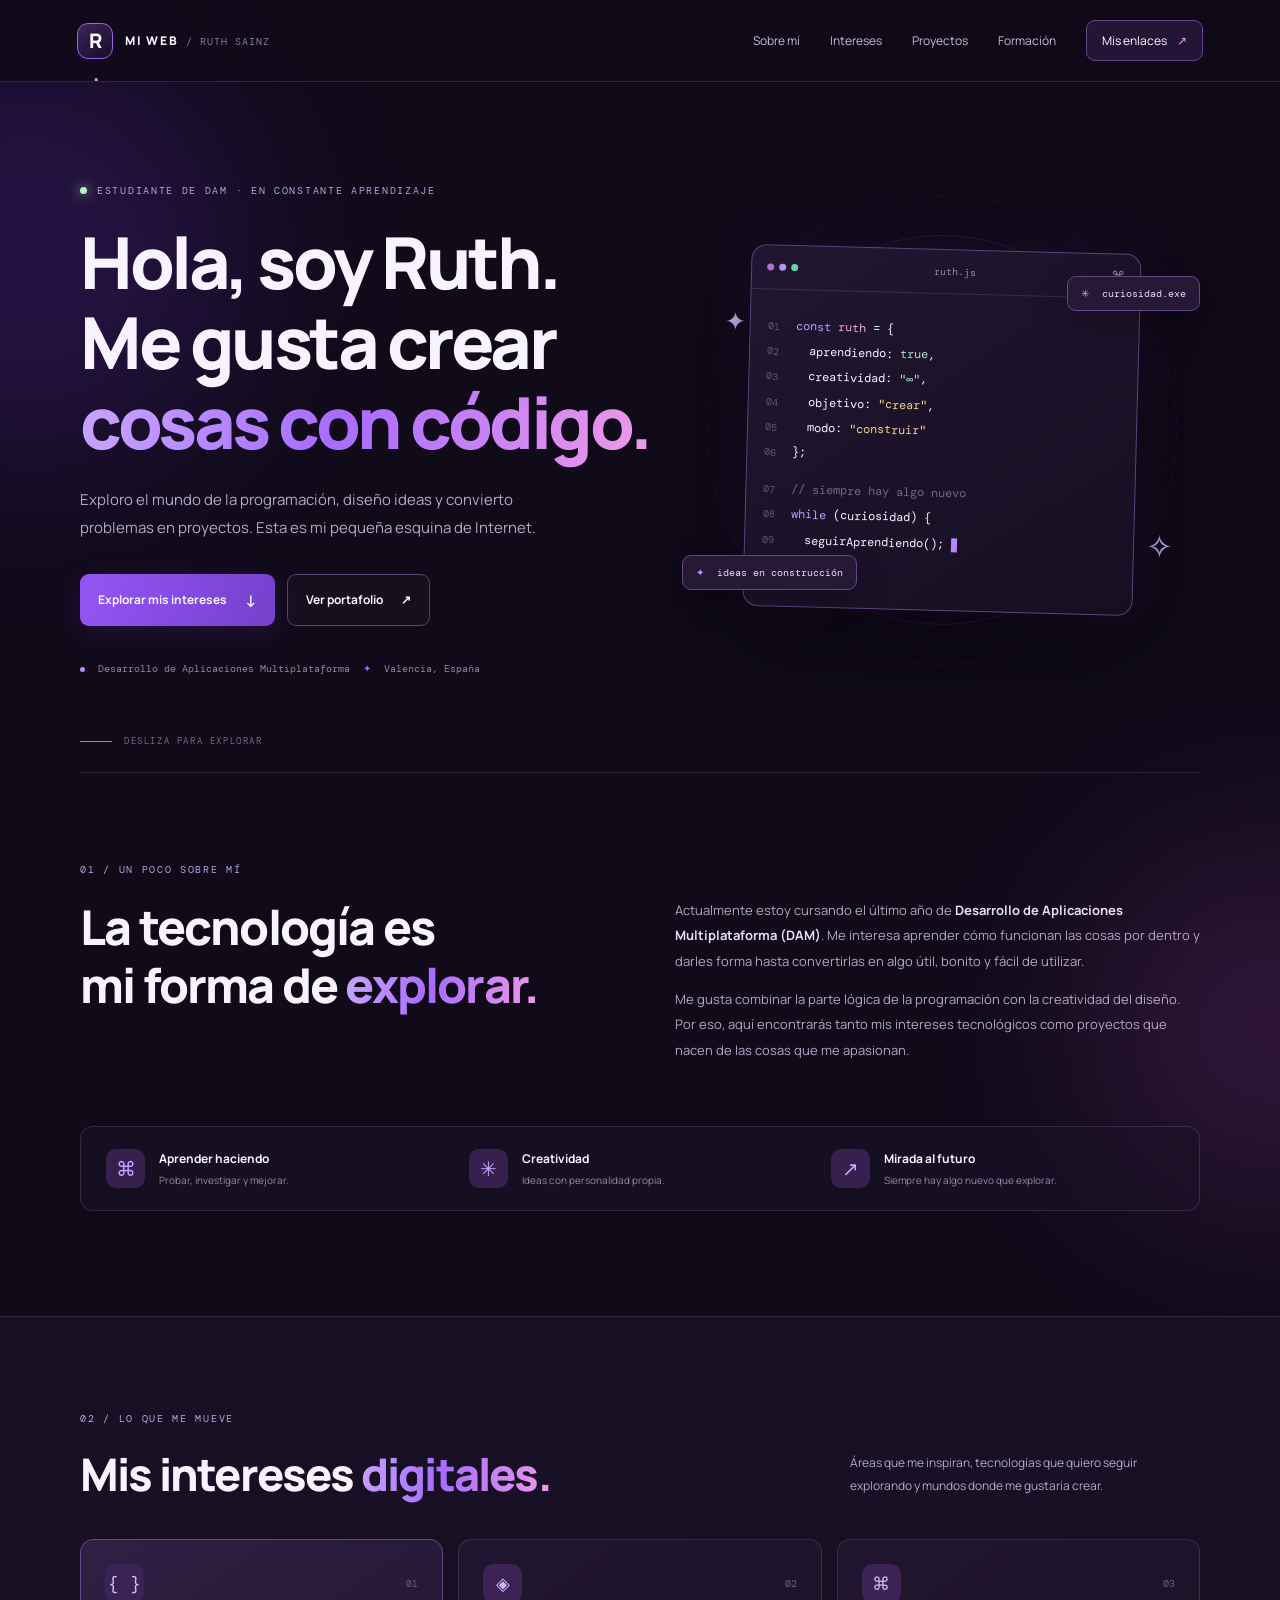
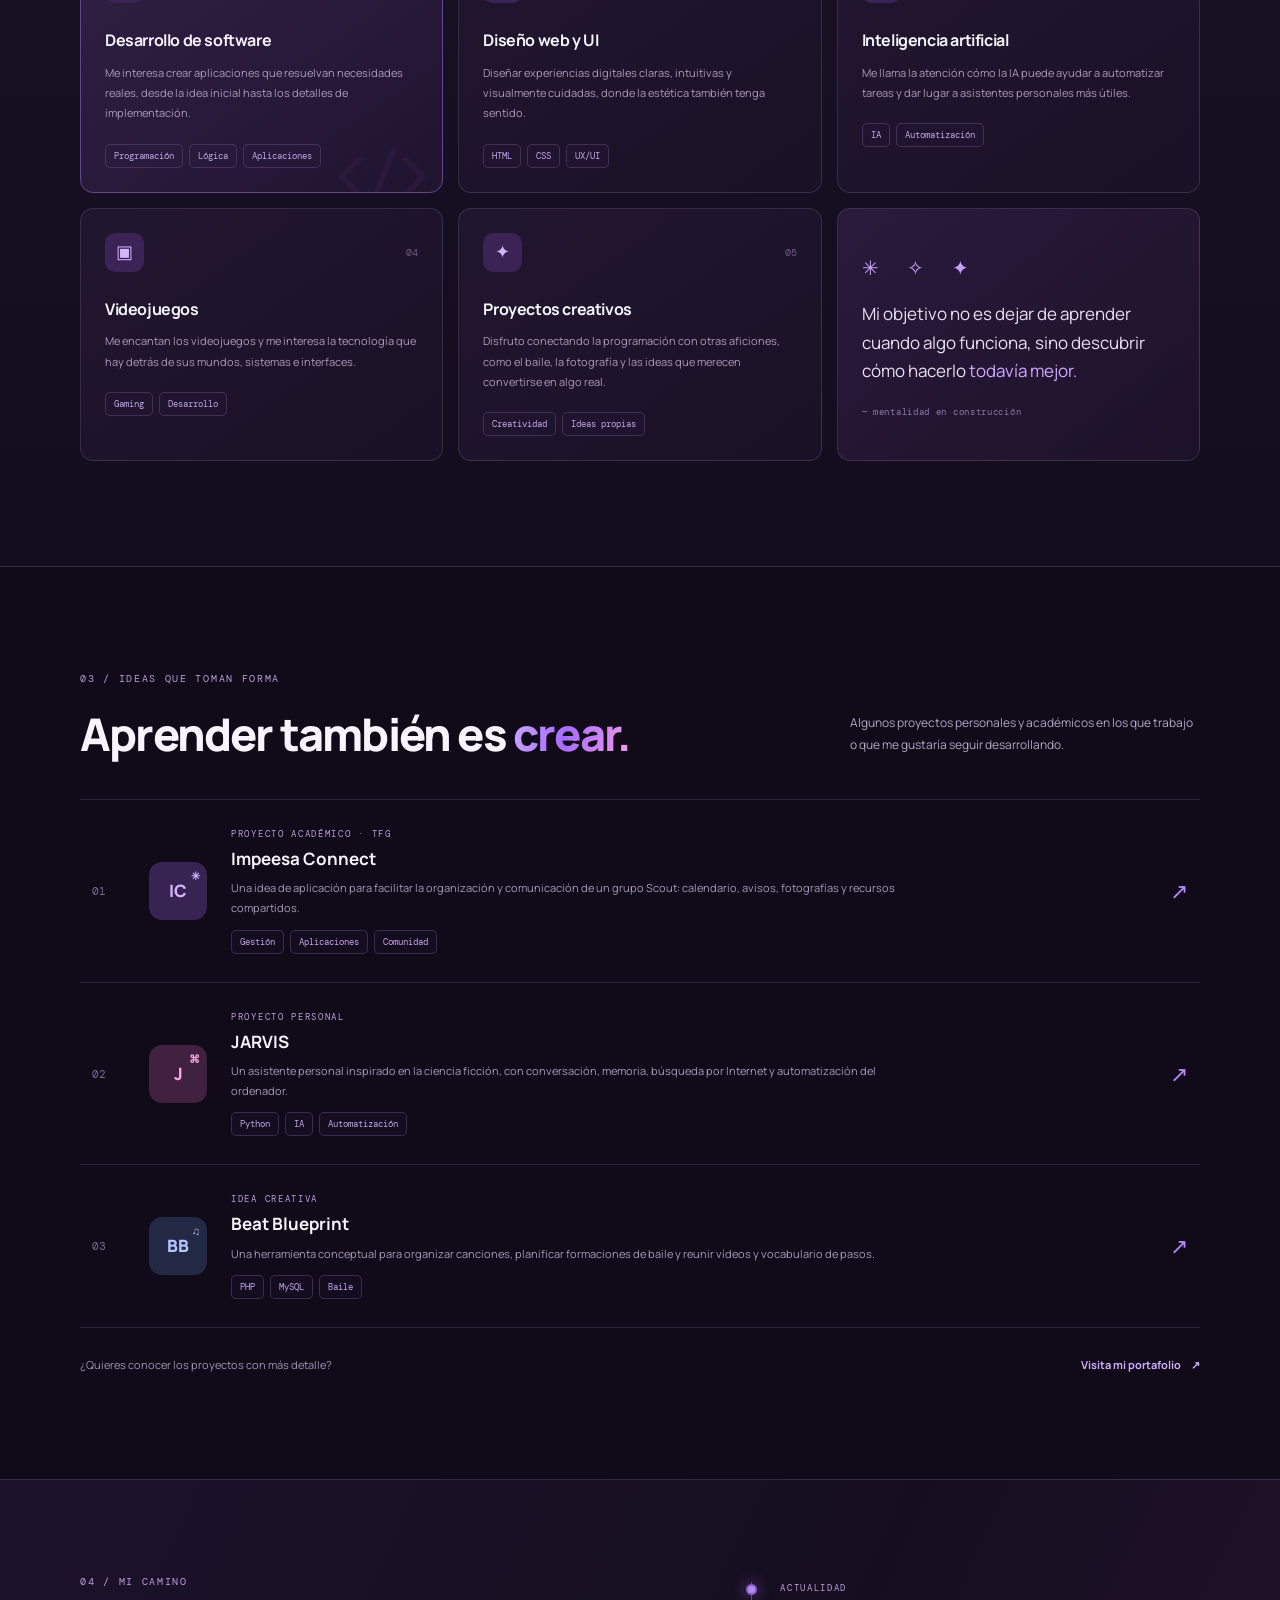
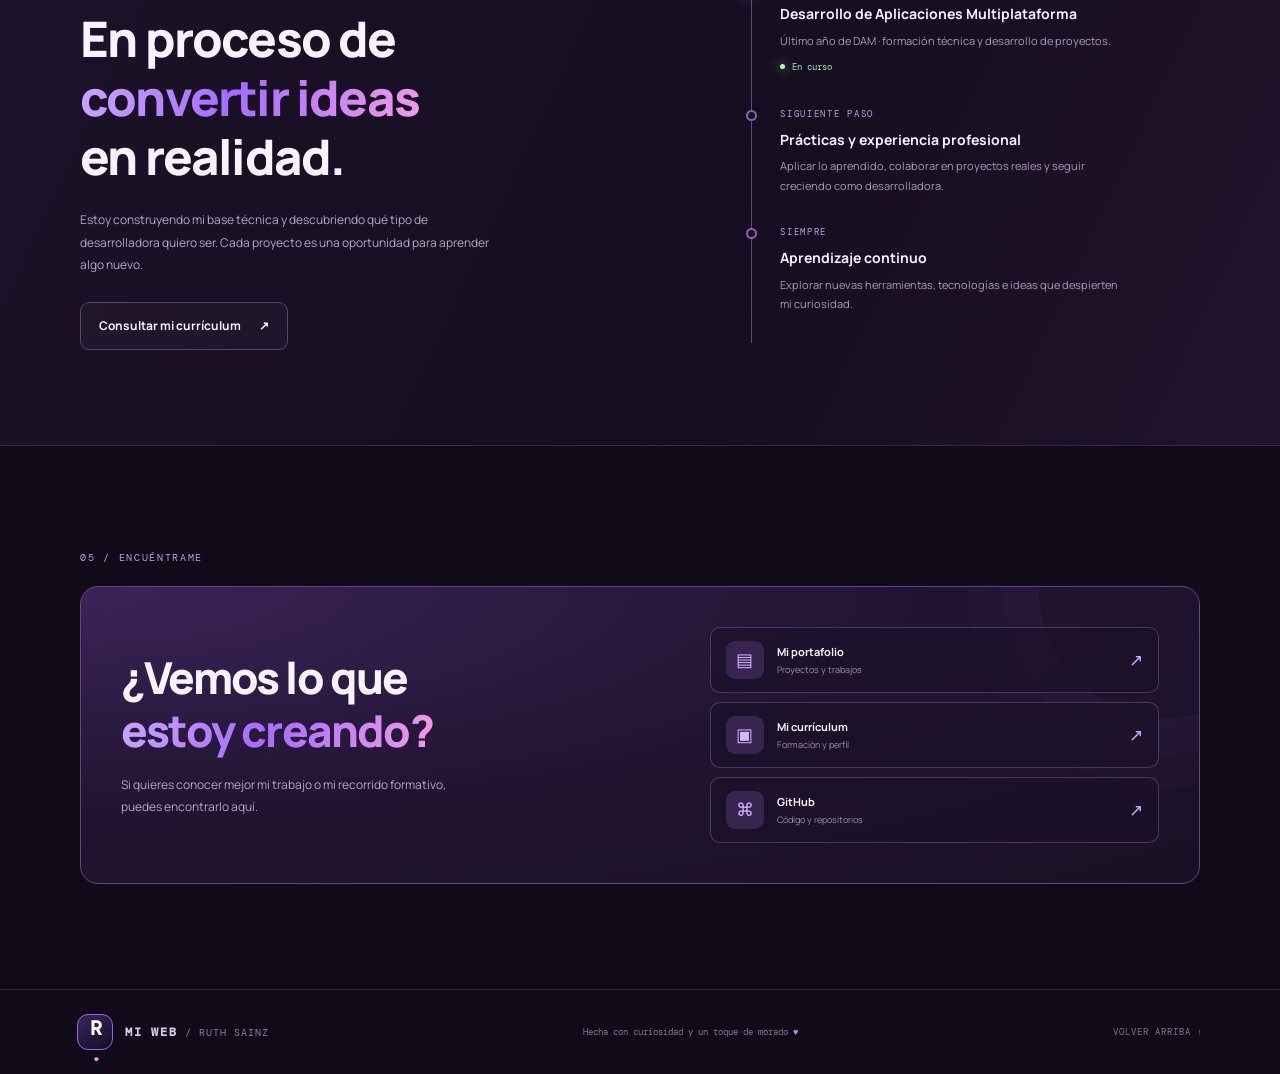
==== index.html @ 2acb9f7c "pages" ====
<!DOCTYPE html>
<html lang="es">
<head>
  <meta charset="UTF-8">
  <meta name="viewport" content="width=device-width, initial-scale=1.0">
  <meta name="theme-color" content="#160d25">
  <meta name="description" content="Web personal de Ruth: formación en DAM, programación, proyectos e intereses tecnológicos.">
  <title>Mi web | Ruth Sainz</title>
  <link rel="preconnect" href="https://fonts.googleapis.com">
  <link rel="preconnect" href="https://fonts.gstatic.com" crossorigin>
  <link href="https://fonts.googleapis.com/css2?family=DM+Mono:wght@400;500&family=Manrope:wght@400;500;600;700;800&display=swap" rel="stylesheet">
  <link rel="stylesheet" href="styles.css">
</head>
<body>
  <div class="ambient ambient-one"></div><div class="ambient ambient-two"></div>
  <header class="topbar">
    <a class="brand" href="#inicio" aria-label="Ir al inicio"><span class="brand-mark">R<span>.</span></span><span>MI WEB<span class="brand-sub"> / RUTH SAINZ</span></span></a>
    <button class="menu-toggle" aria-label="Abrir menú" aria-expanded="false">☰</button>
    <nav class="nav" aria-label="Navegación principal">
      <a href="#sobre-mi">Sobre mí</a><a href="#intereses">Intereses</a><a href="#proyectos">Proyectos</a><a href="#formacion">Formación</a>
      <a class="nav-cta" href="#enlaces">Mis enlaces <span>↗</span></a>
    </nav>
  </header>

  <main>
    <section class="hero section-wrap" id="inicio">
      <div class="hero-copy">
        <div class="eyebrow"><span class="status-dot"></span> ESTUDIANTE DE DAM · EN CONSTANTE APRENDIZAJE</div>
        <h1>Hola, soy Ruth.<br>Me gusta crear<br><span class="gradient-text">cosas con código.</span></h1>
        <p class="hero-lead">Exploro el mundo de la programación, diseño ideas y convierto problemas en proyectos. Esta es mi pequeña esquina de Internet.</p>
        <div class="hero-actions">
          <a class="button button-primary" href="#proyectos">Explorar mis intereses <span>↓</span></a>
          <a class="button button-ghost" href="https://rutsaisan.github.io/Portafolio/" target="_blank" rel="noopener">Ver portafolio <span>↗</span></a>
        </div>
        <div class="hero-meta"><span><i></i> Desarrollo de Aplicaciones Multiplataforma</span><span class="meta-separator">✦</span><span>Valencia, España</span></div>
      </div>
      <div class="hero-art" aria-label="Ilustración decorativa de código">
        <div class="orbit orbit-a"></div><div class="orbit orbit-b"></div>
        <div class="floating-chip chip-top"><span class="chip-icon">✳</span> curiosidad.exe</div>
        <div class="code-window">
          <div class="window-bar"><div class="window-dots"><b></b><b></b><b></b></div><span>ruth.js</span><span class="window-lock">⌘</span></div>
          <div class="code-content">
            <div><span class="line-no">01</span><span class="code-purple">const</span> <span class="code-pink">ruth</span> = {</div>
            <div><span class="line-no">02</span>&nbsp;&nbsp;aprendiendo: <span class="code-green">true</span>,</div>
            <div><span class="line-no">03</span>&nbsp;&nbsp;creatividad: <span class="code-green">"∞"</span>,</div>
            <div><span class="line-no">04</span>&nbsp;&nbsp;objetivo: <span class="code-yellow">"crear"</span>,</div>
            <div><span class="line-no">05</span>&nbsp;&nbsp;modo: <span class="code-yellow">"construir"</span></div>
            <div><span class="line-no">06</span>};</div>
            <div class="code-spacer"></div>
            <div><span class="line-no">07</span><span class="code-muted">// siempre hay algo nuevo</span></div>
            <div><span class="line-no">08</span><span class="code-purple">while</span> (curiosidad) {</div>
            <div><span class="line-no">09</span>&nbsp;&nbsp;seguirAprendiendo(); <span class="cursor"></span></div>
            <div><span class="line-no">10</span>}</div>
          </div>
        </div>
        <div class="floating-chip chip-bottom"><span class="pulse-icon">✦</span> ideas en construcción</div>
        <div class="hero-spark spark-one">✦</div><div class="hero-spark spark-two">✧</div>
      </div>
      <a class="scroll-hint" href="#sobre-mi"><span class="scroll-line"></span> DESLIZA PARA EXPLORAR</a>
    </section>

    <section class="intro-section section-wrap" id="sobre-mi">
      <div class="section-kicker">01 / UN POCO SOBRE MÍ</div>
      <div class="intro-grid">
        <h2>La tecnología es<br>mi forma de <span class="gradient-text">explorar.</span></h2>
        <div class="intro-copy"><p>Actualmente estoy cursando el último año de <strong>Desarrollo de Aplicaciones Multiplataforma (DAM)</strong>. Me interesa aprender cómo funcionan las cosas por dentro y darles forma hasta convertirlas en algo útil, bonito y fácil de utilizar.</p><p>Me gusta combinar la parte lógica de la programación con la creatividad del diseño. Por eso, aquí encontrarás tanto mis intereses tecnológicos como proyectos que nacen de las cosas que me apasionan.</p></div>
      </div>
      <div class="value-strip"><div><span class="value-symbol">⌘</span><span><b>Aprender haciendo</b><small>Probar, investigar y mejorar.</small></span></div><div><span class="value-symbol">✳</span><span><b>Creatividad</b><small>Ideas con personalidad propia.</small></span></div><div><span class="value-symbol">↗</span><span><b>Mirada al futuro</b><small>Siempre hay algo nuevo que explorar.</small></span></div></div>
    </section>

    <section class="interests-section" id="intereses">
      <div class="section-wrap">
        <div class="section-heading"><div><div class="section-kicker">02 / LO QUE ME MUEVE</div><h2>Mis intereses<span class="gradient-text"> digitales.</span></h2></div><p>Áreas que me inspiran, tecnologías que quiero seguir explorando y mundos donde me gustaría crear.</p></div>
        <div class="interest-grid">
          <article class="interest-card interest-featured"><div class="card-top"><span class="interest-icon">{ }</span><span class="card-index">01</span></div><h3>Desarrollo de software</h3><p>Me interesa crear aplicaciones que resuelvan necesidades reales, desde la idea inicial hasta los detalles de implementación.</p><div class="tag-row"><span>Programación</span><span>Lógica</span><span>Aplicaciones</span></div><div class="card-decoration">&lt;/&gt;</div></article>
          <article class="interest-card"><div class="card-top"><span class="interest-icon">◈</span><span class="card-index">02</span></div><h3>Diseño web y UI</h3><p>Diseñar experiencias digitales claras, intuitivas y visualmente cuidadas, donde la estética también tenga sentido.</p><div class="tag-row"><span>HTML</span><span>CSS</span><span>UX/UI</span></div></article>
          <article class="interest-card"><div class="card-top"><span class="interest-icon">⌘</span><span class="card-index">03</span></div><h3>Inteligencia artificial</h3><p>Me llama la atención cómo la IA puede ayudar a automatizar tareas y dar lugar a asistentes personales más útiles.</p><div class="tag-row"><span>IA</span><span>Automatización</span></div></article>
          <article class="interest-card"><div class="card-top"><span class="interest-icon">▣</span><span class="card-index">04</span></div><h3>Videojuegos</h3><p>Me encantan los videojuegos y me interesa la tecnología que hay detrás de sus mundos, sistemas e interfaces.</p><div class="tag-row"><span>Gaming</span><span>Desarrollo</span></div></article>
          <article class="interest-card"><div class="card-top"><span class="interest-icon">✦</span><span class="card-index">05</span></div><h3>Proyectos creativos</h3><p>Disfruto conectando la programación con otras aficiones, como el baile, la fotografía y las ideas que merecen convertirse en algo real.</p><div class="tag-row"><span>Creatividad</span><span>Ideas propias</span></div></article>
          <article class="interest-card interest-note"><div class="note-stars">✳ ✧ ✦</div><p>Mi objetivo no es dejar de aprender cuando algo funciona, sino descubrir cómo hacerlo <em>todavía mejor.</em></p><span class="note-signature">— mentalidad en construcción</span></article>
        </div>
      </div>
    </section>

    <section class="projects-section section-wrap" id="proyectos">
      <div class="section-heading"><div><div class="section-kicker">03 / IDEAS QUE TOMAN FORMA</div><h2>Aprender también es <span class="gradient-text">crear.</span></h2></div><p>Algunos proyectos personales y académicos en los que trabajo o que me gustaría seguir desarrollando.</p></div>
      <div class="project-list">
        <article class="project-row"><div class="project-number">01</div><div class="project-symbol symbol-purple">IC<span>✳</span></div><div class="project-info"><div class="project-label">PROYECTO ACADÉMICO · TFG</div><h3>Impeesa Connect</h3><p>Una idea de aplicación para facilitar la organización y comunicación de un grupo Scout: calendario, avisos, fotografías y recursos compartidos.</p><div class="tag-row"><span>Gestión</span><span>Aplicaciones</span><span>Comunidad</span></div></div><div class="project-arrow">↗</div></article>
        <article class="project-row"><div class="project-number">02</div><div class="project-symbol symbol-pink">J<span>⌘</span></div><div class="project-info"><div class="project-label">PROYECTO PERSONAL</div><h3>JARVIS</h3><p>Un asistente personal inspirado en la ciencia ficción, con conversación, memoria, búsqueda por Internet y automatización del ordenador.</p><div class="tag-row"><span>Python</span><span>IA</span><span>Automatización</span></div></div><div class="project-arrow">↗</div></article>
        <article class="project-row"><div class="project-number">03</div><div class="project-symbol symbol-blue">BB<span>♫</span></div><div class="project-info"><div class="project-label">IDEA CREATIVA</div><h3>Beat Blueprint</h3><p>Una herramienta conceptual para organizar canciones, planificar formaciones de baile y reunir vídeos y vocabulario de pasos.</p><div class="tag-row"><span>PHP</span><span>MySQL</span><span>Baile</span></div></div><div class="project-arrow">↗</div></article>
      </div>
      <div class="projects-footer"><span>¿Quieres conocer los proyectos con más detalle?</span><a class="text-link" href="https://rutsaisan.github.io/Portafolio/" target="_blank" rel="noopener">Visita mi portafolio <span>↗</span></a></div>
    </section>

    <section class="learning-section" id="formacion"><div class="section-wrap learning-grid">
      <div><div class="section-kicker">04 / MI CAMINO</div><h2>En proceso de<br><span class="gradient-text">convertir ideas</span><br>en realidad.</h2><p class="learning-lead">Estoy construyendo mi base técnica y descubriendo qué tipo de desarrolladora quiero ser. Cada proyecto es una oportunidad para aprender algo nuevo.</p><a class="button button-ghost" href="https://rutsaisan.github.io/Curriculum/" target="_blank" rel="noopener">Consultar mi currículum <span>↗</span></a></div>
      <div class="timeline"><div class="timeline-item active"><span class="timeline-point"></span><div class="timeline-date">ACTUALIDAD</div><h3>Desarrollo de Aplicaciones Multiplataforma</h3><p>Último año de DAM · formación técnica y desarrollo de proyectos.</p><span class="timeline-status"><i></i> En curso</span></div><div class="timeline-item"><span class="timeline-point"></span><div class="timeline-date">SIGUIENTE PASO</div><h3>Prácticas y experiencia profesional</h3><p>Aplicar lo aprendido, colaborar en proyectos reales y seguir creciendo como desarrolladora.</p></div><div class="timeline-item"><span class="timeline-point"></span><div class="timeline-date">SIEMPRE</div><h3>Aprendizaje continuo</h3><p>Explorar nuevas herramientas, tecnologías e ideas que despierten mi curiosidad.</p></div></div>
    </div></section>

    <section class="links-section section-wrap" id="enlaces"><div class="section-kicker">05 / ENCUÉNTRAME</div><div class="links-panel"><div><h2>¿Vemos lo que<br><span class="gradient-text">estoy creando?</span></h2><p>Si quieres conocer mejor mi trabajo o mi recorrido formativo, puedes encontrarlo aquí.</p></div><div class="link-buttons"><a href="https://rutsaisan.github.io/Portafolio/" target="_blank" rel="noopener" class="link-card"><span class="link-card-icon">▤</span><span><b>Mi portafolio</b><small>Proyectos y trabajos</small></span><span class="link-out">↗</span></a><a href="https://rutsaisan.github.io/Curriculum/" target="_blank" rel="noopener" class="link-card"><span class="link-card-icon">▣</span><span><b>Mi currículum</b><small>Formación y perfil</small></span><span class="link-out">↗</span></a><a href="https://github.com/rutsaisan" target="_blank" rel="noopener" class="link-card"><span class="link-card-icon">⌘</span><span><b>GitHub</b><small>Código y repositorios</small></span><span class="link-out">↗</span></a></div></div></section>
  </main>
  <footer class="footer"><a class="brand" href="#inicio"><span class="brand-mark">R<span>.</span></span><span>MI WEB<span class="brand-sub"> / RUTH SAINZ</span></span></a><span>Hecha con curiosidad y un toque de morado <span class="footer-heart">♥</span></span><a href="#inicio" class="back-top">VOLVER ARRIBA ↑</a></footer>
  <script src="script.js"></script>
</body>
</html>
---- styles.css ----
:root{--bg:#100a19;--panel:#1a1127;--panel2:#211532;--purple:#a66bff;--purple2:#7c3aed;--pink:#f09be9;--text:#f8f4ff;--muted:#b4a8c6;--line:rgba(220,196,255,.14);--mono:"DM Mono",monospace;--sans:"Manrope",sans-serif}
*{box-sizing:border-box}html{scroll-behavior:smooth;scroll-padding-top:95px}body{margin:0;background:var(--bg);color:var(--text);font-family:var(--sans);line-height:1.65;overflow-x:clip}a{color:inherit;text-decoration:none}button{font:inherit}.ambient{position:absolute;pointer-events:none;filter:blur(95px);opacity:.19;border-radius:50%;z-index:-1}.ambient-one{width:420px;height:420px;background:#853bff;top:40px;left:-180px}.ambient-two{width:360px;height:360px;background:#c04bc7;top:850px;right:-170px}.topbar{height:82px;padding:0 max(6vw,24px);display:flex;align-items:center;justify-content:space-between;border-bottom:1px solid var(--line);position:sticky;top:0;z-index:20;background:rgba(16,10,25,.82);backdrop-filter:blur(18px)}.brand{display:flex;align-items:center;gap:12px;font-size:12px;letter-spacing:1.8px;font-weight:800}.brand-mark{display:grid;place-items:center;width:36px;height:36px;border:1px solid #9b62ef;border-radius:11px;color:#fff;font-size:20px;letter-spacing:-2px;background:linear-gradient(145deg,rgba(166,107,255,.28),rgba(124,58,237,.06))}.brand-mark span{color:var(--pink)}.brand-sub{color:#8e7ca4;font-family:var(--mono);font-weight:400;font-size:10px;letter-spacing:1px}.nav{display:flex;align-items:center;gap:30px;font-size:12px;color:#c9bed8}.nav a:not(.nav-cta):hover{color:#fff}.nav-cta{padding:10px 15px;border:1px solid #63458b;border-radius:9px;color:#fff;background:#241537}.nav-cta span{color:var(--pink);margin-left:8px}.menu-toggle{display:none;background:none;border:0;color:white;font-size:23px}.section-wrap{width:min(1120px,88%);margin-inline:auto}.hero{min-height:690px;padding:100px 0 95px;display:grid;grid-template-columns:1.08fr .92fr;align-items:center;position:relative}.eyebrow,.section-kicker,.project-label,.timeline-date{font:10px var(--mono);letter-spacing:1.7px;color:#bba0df}.eyebrow{display:flex;align-items:center;gap:10px}.status-dot,.timeline-status i{width:7px;height:7px;background:#b6f3c0;border-radius:50%;box-shadow:0 0 12px #83e69b}.hero h1{font-size:clamp(43px,5.6vw,72px);letter-spacing:-3.5px;line-height:1.12;margin:25px 0 23px;font-weight:800}.gradient-text{background:linear-gradient(100deg,#c6a0ff 5%,#a76cff 45%,#f09be9 100%);-webkit-background-clip:text;background-clip:text;color:transparent}.hero-lead{color:var(--muted);max-width:490px;font-size:15px;line-height:1.9}.hero-actions{display:flex;gap:12px;flex-wrap:wrap;margin-top:31px}.button{display:inline-flex;align-items:center;justify-content:center;gap:18px;padding:13px 18px;border-radius:9px;font-size:12px;font-weight:700;transition:.2s transform,.2s background}.button:hover,.link-card:hover{transform:translateY(-3px)}.button-primary{background:linear-gradient(110deg,#9655f7,#7540cb);box-shadow:0 8px 30px #7139bc33}.button-primary span{font-size:16px}.button-ghost{border:1px solid #5b426f;background:rgba(255,255,255,.025)}.button-ghost:hover{background:#261735}.hero-meta{display:flex;align-items:center;gap:13px;margin-top:36px;color:#9385a5;font:10px var(--mono);flex-wrap:wrap}.hero-meta i{display:inline-block;width:5px;height:5px;border-radius:50%;background:#bd8aff;margin-right:7px}.meta-separator{color:#a66bff}.hero-art{position:relative;min-height:430px;display:grid;place-items:center}.code-window{position:relative;width:min(390px,100%);background:linear-gradient(145deg,#211631,#160f22);border:1px solid #61427e;border-radius:15px;overflow:hidden;box-shadow:0 25px 90px #0008,0 0 55px #a05bff18;transform:rotate(1.5deg);z-index:2}.window-bar{height:44px;display:flex;align-items:center;justify-content:space-between;padding:0 15px;border-bottom:1px solid var(--line);font:10px var(--mono);color:#9886b1}.window-dots{display:flex;gap:5px}.window-dots b{width:7px;height:7px;border-radius:50%;background:#b56bce}.window-dots b:nth-child(2){background:#b795ed}.window-dots b:nth-child(3){background:#6bceaa}.window-lock{font-size:14px}.code-content{padding:24px 17px 28px;font:12px/2.1 var(--mono);white-space:nowrap}.line-no{display:inline-block;width:28px;color:#645576;font-size:10px}.code-purple{color:#bd9aff}.code-pink{color:#f3a3dc}.code-green{color:#a9e7c3}.code-yellow{color:#f5ce91}.code-muted{color:#746487}.code-spacer{height:12px}.cursor{display:inline-block;width:6px;height:14px;background:#b789ff;vertical-align:middle;animation:blink 1s steps(2,start) infinite}@keyframes blink{to{visibility:hidden}}.orbit{position:absolute;border:1px solid #a56bff25;border-radius:50%;width:390px;height:390px}.orbit-b{width:470px;height:470px;border-style:dashed;opacity:.65}.floating-chip{position:absolute;z-index:3;padding:10px 13px;background:#261936;border:1px solid #674588;border-radius:9px;box-shadow:0 10px 30px #0004;font:10px var(--mono);color:#e7d8ff}.chip-top{top:61px;right:0}.chip-bottom{bottom:55px;left:-3px}.chip-icon{color:#f09be9;margin-right:7px}.pulse-icon{color:#bba0ff;margin-right:7px}.hero-spark{position:absolute;color:#d5b9ff}.spark-one{top:85px;left:40px;font-size:25px}.spark-two{bottom:72px;right:27px;font-size:32px}.scroll-hint{position:absolute;bottom:25px;left:0;display:flex;align-items:center;gap:12px;color:#776787;font:9px var(--mono);letter-spacing:1.6px}.scroll-line{width:32px;height:1px;background:#a66bff}.intro-section{padding:90px 0 105px;border-top:1px solid var(--line)}.section-kicker{margin-bottom:22px}.intro-grid{display:grid;grid-template-columns:1fr 1fr;gap:70px;align-items:start}.intro-grid h2,.section-heading h2,.learning-grid h2,.links-panel h2{font-size:clamp(31px,4vw,48px);letter-spacing:-1.8px;line-height:1.2;margin:0;font-weight:800}.intro-copy{color:var(--muted);font-size:13px;line-height:1.95}.intro-copy p{margin:0 0 13px}.intro-copy strong{color:#e8dcf8}.value-strip{margin-top:50px;border:1px solid var(--line);background:#1b1227a6;border-radius:13px;padding:22px 25px;display:grid;grid-template-columns:repeat(3,1fr);gap:20px}.value-strip>div{display:flex;align-items:center;gap:14px}.value-symbol{display:grid;place-items:center;width:39px;height:39px;border-radius:10px;background:#36204d;color:#caa5ff;font-size:20px}.value-strip b,.value-strip small{display:block}.value-strip b{font-size:12px}.value-strip small{color:#9888ac;font-size:10px;margin-top:3px}.interests-section{padding:95px 0 105px;background:linear-gradient(180deg,#191025 0%,#140d1e 100%);border-block:1px solid var(--line)}.section-heading{display:flex;justify-content:space-between;align-items:end;gap:40px;margin-bottom:38px}.section-heading h2{font-size:clamp(31px,4vw,45px)}.section-heading>p{max-width:350px;color:var(--muted);font-size:12px;line-height:1.9;margin:0 0 4px}.interest-grid{display:grid;grid-template-columns:repeat(3,1fr);gap:15px}.interest-card{position:relative;min-height:240px;padding:24px;background:linear-gradient(145deg,#21162f,#1a1126);border:1px solid var(--line);border-radius:13px;overflow:hidden;transition:transform .2s,border-color .2s}.interest-card:hover{transform:translateY(-4px);border-color:#8255ac}.interest-featured{background:linear-gradient(145deg,#302044,#20142f);border-color:#67458c}.card-top{display:flex;justify-content:space-between;align-items:center;margin-bottom:24px}.interest-icon{display:grid;place-items:center;width:39px;height:39px;border-radius:10px;background:#3b2455;color:#d6b5ff;font:18px var(--mono)}.card-index{font:10px var(--mono);color:#6f5c82}.interest-card h3{font-size:16px;margin:0 0 9px;letter-spacing:-.4px}.interest-card p{font-size:11px;color:#aa9bb9;line-height:1.85;margin:0 0 20px;max-width:330px}.tag-row{display:flex;gap:6px;flex-wrap:wrap}.tag-row span{font:9px var(--mono);color:#c3a6e8;border:1px solid #61477b88;background:#3a24501c;padding:5px 8px;border-radius:5px}.card-decoration{position:absolute;right:18px;bottom:-30px;font:68px var(--mono);color:#b27aff0d;letter-spacing:-10px}.interest-note{background:linear-gradient(140deg,#2a1a3b,#1c1229);display:flex;flex-direction:column;justify-content:center}.note-stars{color:#c5a0ff;letter-spacing:12px;font-size:20px;margin-bottom:16px}.interest-note p{font-size:17px;line-height:1.7;color:#e8dff4;margin-bottom:20px}.interest-note em{color:#d0aaff;font-style:normal}.note-signature{font:9px var(--mono);letter-spacing:.7px;color:#8d79a5}.projects-section{padding:105px 0}.project-list{border-top:1px solid var(--line)}.project-row{display:grid;grid-template-columns:35px 60px 1fr 30px;align-items:center;gap:22px;padding:28px 12px;border-bottom:1px solid var(--line);transition:background .2s}.project-row:hover{background:#ffffff04}.project-number{font:11px var(--mono);color:#806d96}.project-symbol{width:58px;height:58px;border-radius:13px;display:grid;place-items:center;font-weight:800;font-size:17px;position:relative}.project-symbol span{font-size:11px;position:absolute;right:7px;top:5px}.symbol-purple{background:#382452;color:#d4b4ff}.symbol-pink{background:#40213f;color:#f5a9e3}.symbol-blue{background:#232944;color:#b4c4ff}.project-label{font-size:9px;margin-bottom:5px}.project-info h3{font-size:17px;margin:0 0 5px}.project-info p{max-width:700px;font-size:11px;color:#a99bb8;margin:0 0 12px;line-height:1.8}.project-arrow{color:#b68aff;font-size:22px;text-align:right}.projects-footer{display:flex;justify-content:space-between;gap:15px;align-items:center;margin-top:28px;color:#a294b3;font-size:11px}.text-link{color:#d1afff;font-weight:700}.text-link span{margin-left:8px}.learning-section{padding:95px 0;background:linear-gradient(115deg,#1c122a,#160e20 60%,#21132d);border-block:1px solid var(--line)}.learning-grid{display:grid;grid-template-columns:1fr .8fr;gap:110px}.learning-grid h2{font-size:clamp(35px,4vw,49px)}.learning-lead{max-width:410px;color:var(--muted);font-size:12px;line-height:1.9;margin:22px 0 25px}.timeline{border-left:1px solid #62477a;padding-left:28px;margin:7px 0}.timeline-item{position:relative;padding:0 0 31px}.timeline-item:last-child{padding-bottom:0}.timeline-point{position:absolute;left:-34px;top:2px;width:11px;height:11px;border-radius:50%;border:2px solid #8d5fbd;background:#1a1127}.timeline-item.active .timeline-point{background:#b48aff;box-shadow:0 0 15px #a66bff99}.timeline-date{font-size:9px}.timeline-item h3{font-size:14px;margin:8px 0 5px}.timeline-item p{font-size:11px;color:#a99bb8;line-height:1.8;margin:0;max-width:350px}.timeline-status{display:inline-flex;align-items:center;gap:7px;font:9px var(--mono);color:#a8e6b9;margin-top:10px}.timeline-status i{width:5px;height:5px}.links-section{padding:105px 0}.links-panel{display:grid;grid-template-columns:1fr .85fr;gap:60px;align-items:center;padding:40px;background:radial-gradient(ellipse at top left,#3b2358 0%,#211430 55%,#1a1126 100%);border:1px solid #644481;border-radius:18px;position:relative;overflow:hidden}.links-panel:after{content:"";position:absolute;width:260px;height:260px;border:1px solid #a66bff18;border-radius:50%;right:-100px;top:-130px;box-shadow:0 0 0 35px #a66bff06,0 0 0 70px #a66bff04;pointer-events:none}.links-panel h2{font-size:clamp(32px,4vw,44px)}.links-panel p{font-size:12px;color:#b6a6c9;max-width:330px;line-height:1.9;margin:17px 0 0}.link-buttons{display:grid;gap:9px;z-index:1}.link-card{display:flex;align-items:center;gap:13px;padding:13px 15px;border:1px solid #6a4a84a3;background:#1a1128a8;border-radius:10px;transition:.2s transform,.2s border-color}.link-card:hover{border-color:#ba8aff}.link-card-icon{display:grid;place-items:center;width:38px;height:38px;background:#39244f;border-radius:9px;color:#d5b6ff;font-size:18px}.link-card b,.link-card small{display:block}.link-card b{font-size:11px}.link-card small{font-size:9px;color:#9c8bad;margin-top:2px}.link-out{margin-left:auto;color:#d2adff;font-size:17px}.footer{padding:24px max(6vw,24px);border-top:1px solid var(--line);display:flex;justify-content:space-between;align-items:center;gap:20px;color:#847494;font:9px var(--mono)}.footer .brand{color:#d8cbe7}.footer-heart{color:#c18aff}.back-top{letter-spacing:1px}.back-top:hover{color:#d5b6ff}
@media(max-width:850px){.nav{gap:15px}.hero{grid-template-columns:1fr 0.85fr;gap:20px}.hero h1{font-size:clamp(42px,6vw,59px)}.hero-art{transform:scale(.9)}.interest-grid{grid-template-columns:repeat(2,1fr)}.learning-grid{gap:55px}.links-panel{gap:30px;padding:30px}.section-heading{align-items:start;flex-direction:column;gap:15px}.section-heading>p{max-width:500px}}
@media(max-width:650px){.topbar{height:70px}.menu-toggle{display:block}.nav{display:none;position:absolute;top:69px;left:0;right:0;padding:18px 6%;background:#170f22;border-bottom:1px solid var(--line);flex-direction:column;align-items:stretch;gap:0}.nav.open{display:flex}.nav a{padding:12px 0}.nav .nav-cta{padding:12px;margin-top:8px;text-align:center}.hero{display:flex;flex-direction:column;align-items:stretch;padding-top:65px;padding-bottom:90px;gap:15px}.hero h1{font-size:clamp(42px,11vw,62px);letter-spacing:-2.7px}.hero-lead{font-size:13px}.hero-art{min-height:380px;transform:none;margin-top:5px}.code-window{width:min(390px,94%)}.orbit{width:300px;height:300px}.orbit-b{width:350px;height:350px}.chip-top{right:0;top:25px}.chip-bottom{bottom:25px;left:0}.scroll-hint{bottom:20px}.intro-section,.interests-section,.projects-section,.learning-section,.links-section{padding:70px 0}.intro-grid,.learning-grid,.links-panel{grid-template-columns:1fr;gap:25px}.intro-grid{gap:20px}.intro-grid h2,.section-heading h2{font-size:36px}.value-strip{grid-template-columns:1fr;gap:17px;padding:20px}.interest-grid{grid-template-columns:1fr}.interest-card{min-height:205px}.project-row{grid-template-columns:22px 48px 1fr 18px;gap:11px;padding:22px 0}.project-symbol{width:46px;height:46px;font-size:14px}.project-info h3{font-size:15px}.project-info p{font-size:10px}.project-label{font-size:8px;letter-spacing:1px}.projects-footer{align-items:flex-start;flex-direction:column}.links-panel{padding:26px 21px}.links-panel h2{font-size:37px}.footer{flex-wrap:wrap;justify-content:center;text-align:center}.footer>span{order:3;width:100%}.brand{font-size:10px}.brand-sub{font-size:8px}}
@media(max-width:380px){.hero-actions{flex-direction:column;align-items:stretch}.hero-meta{font-size:9px}.code-content{font-size:10px;padding-inline:10px}.line-no{width:23px}.project-row{grid-template-columns:18px 42px 1fr 14px;gap:8px}.project-symbol{width:40px;height:40px}.project-info p{line-height:1.6}.tag-row span{font-size:8px}}
@media(prefers-reduced-motion:reduce){html{scroll-behavior:auto}*,*:before,*:after{animation-duration:.01ms!important;animation-iteration-count:1!important;transition-duration:.01ms!important}}
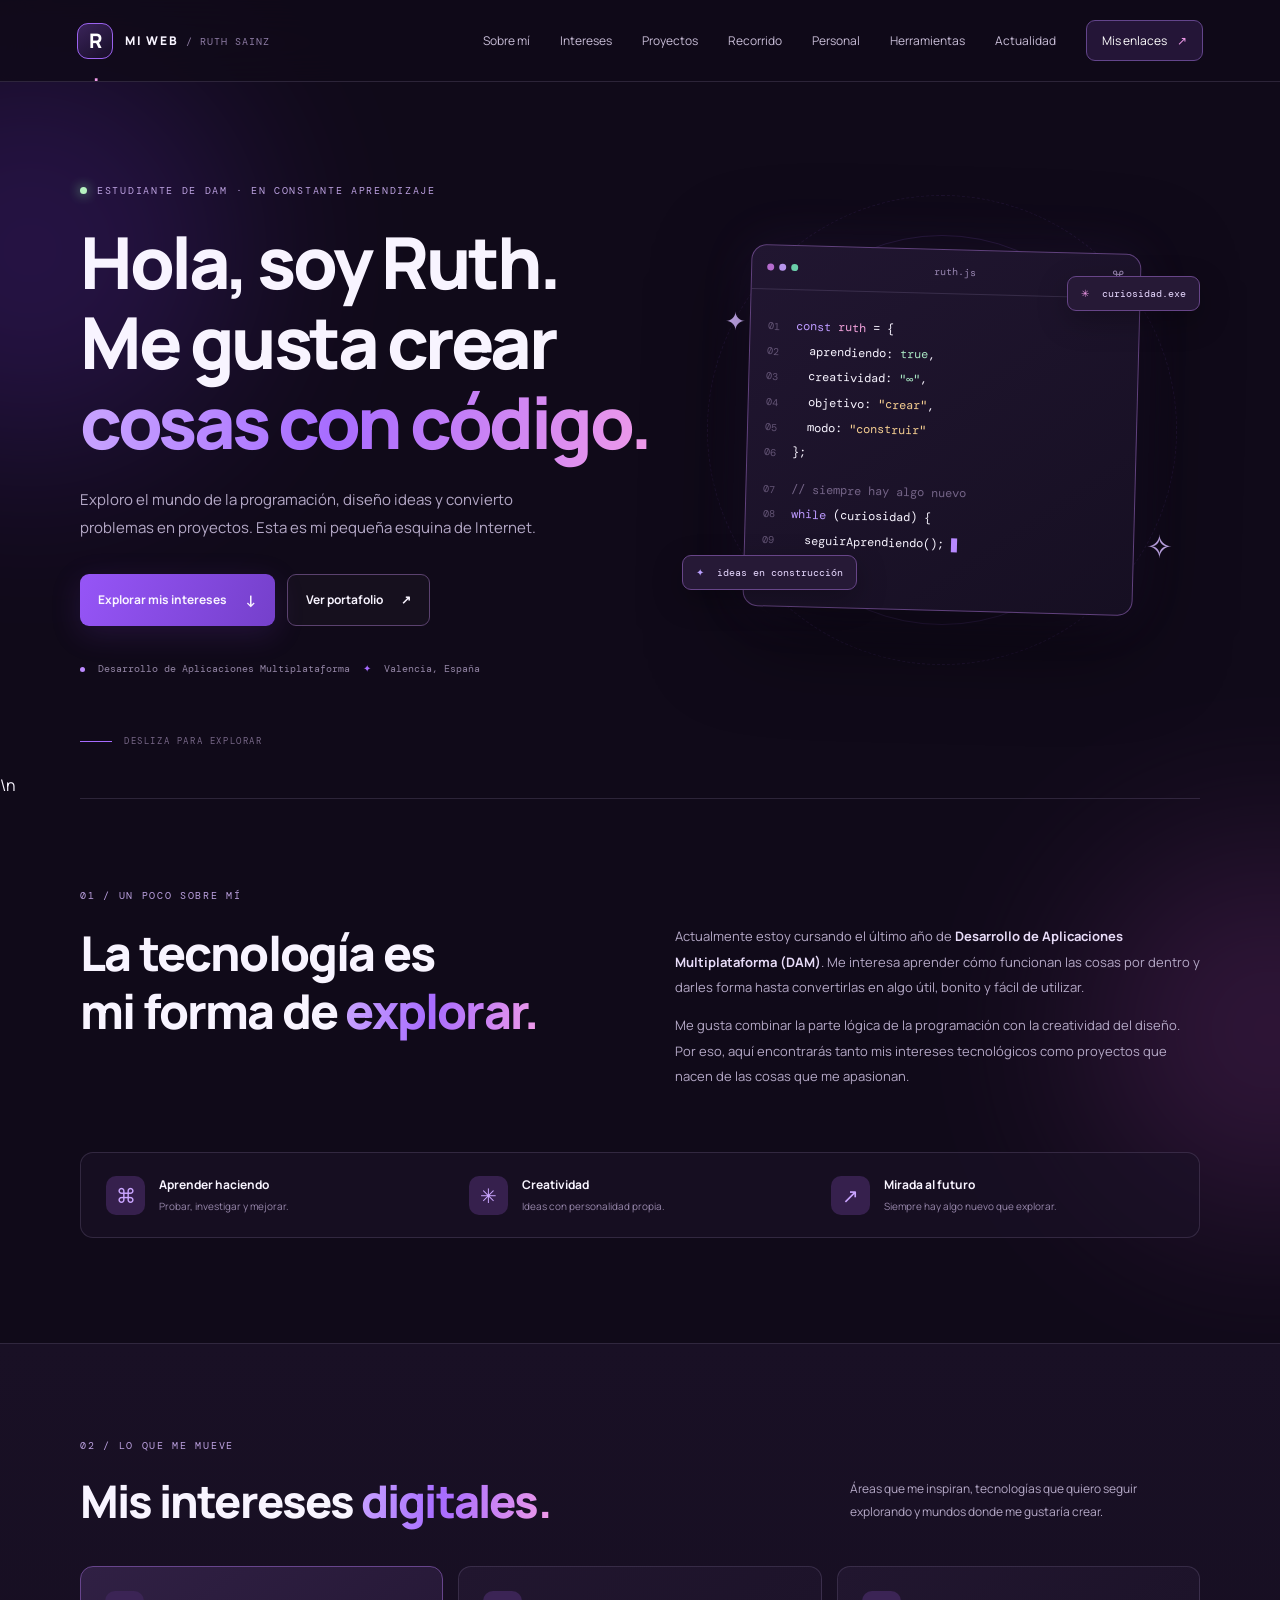
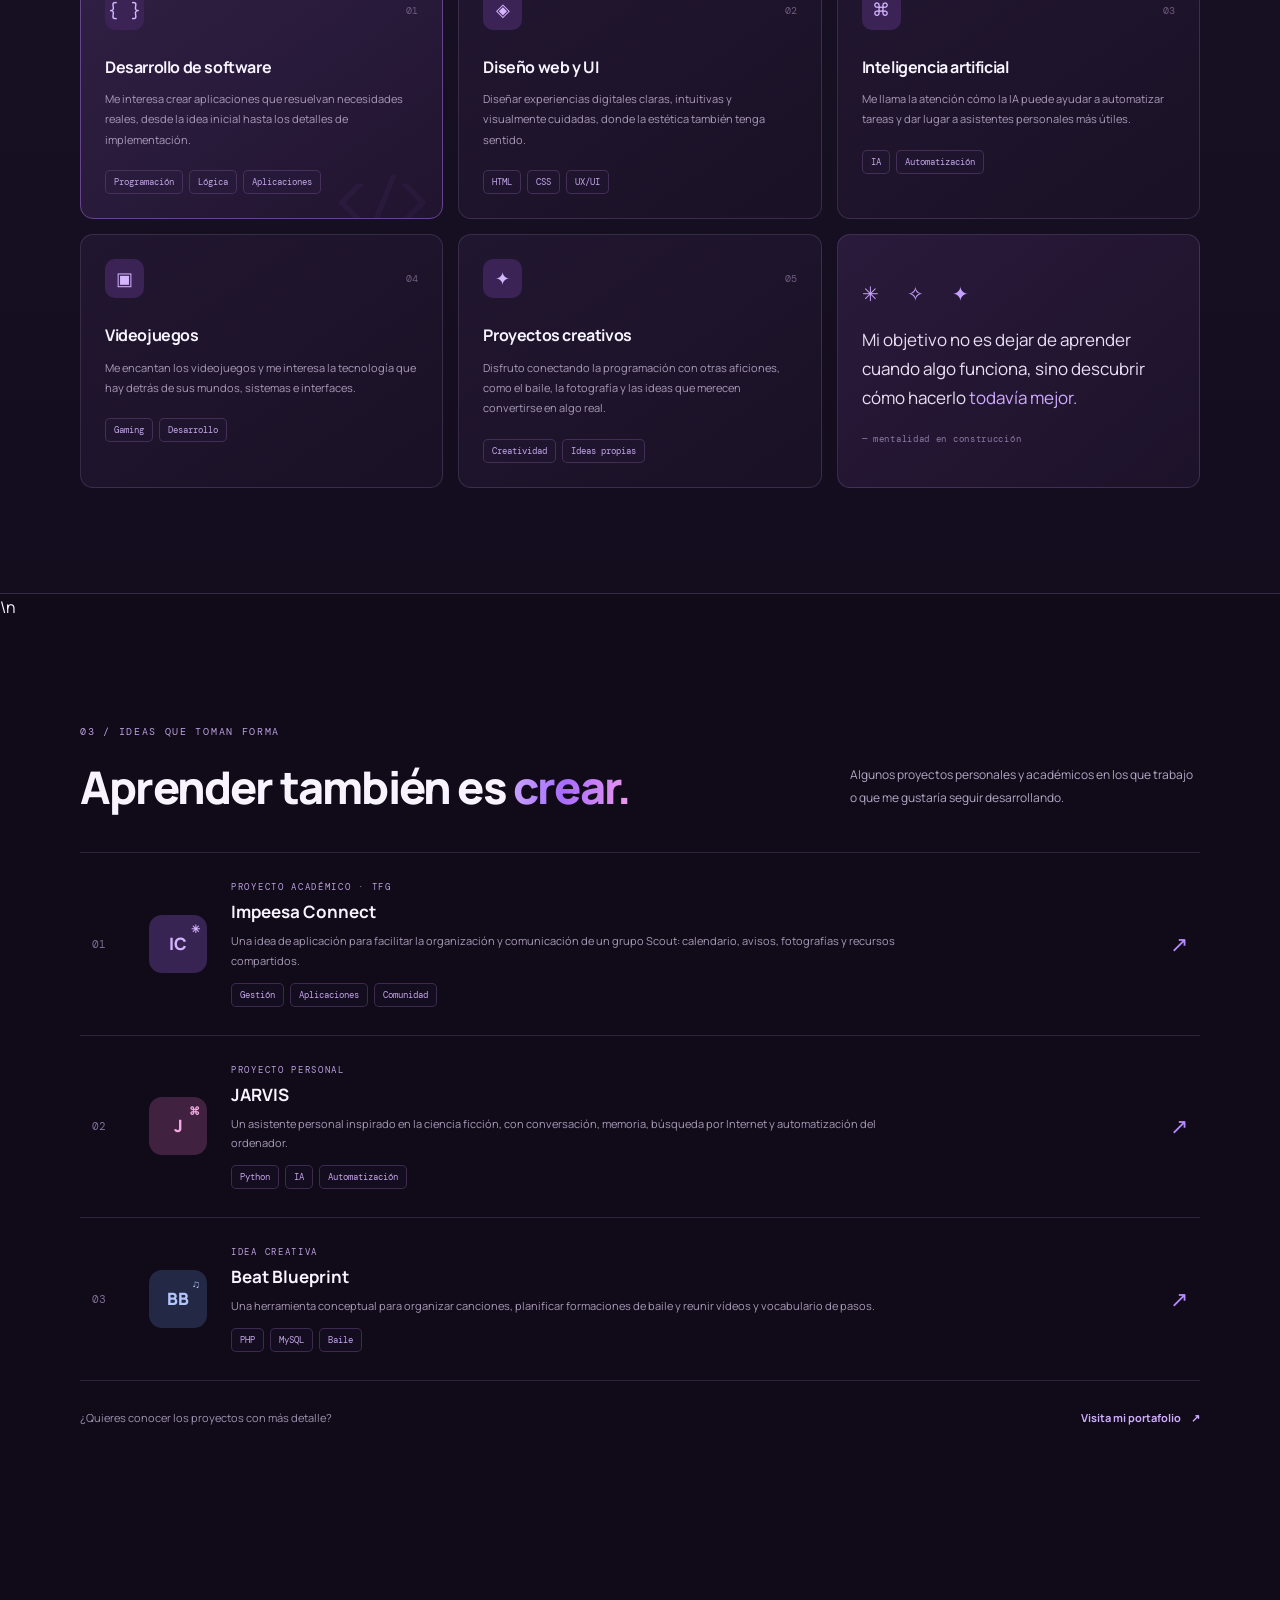
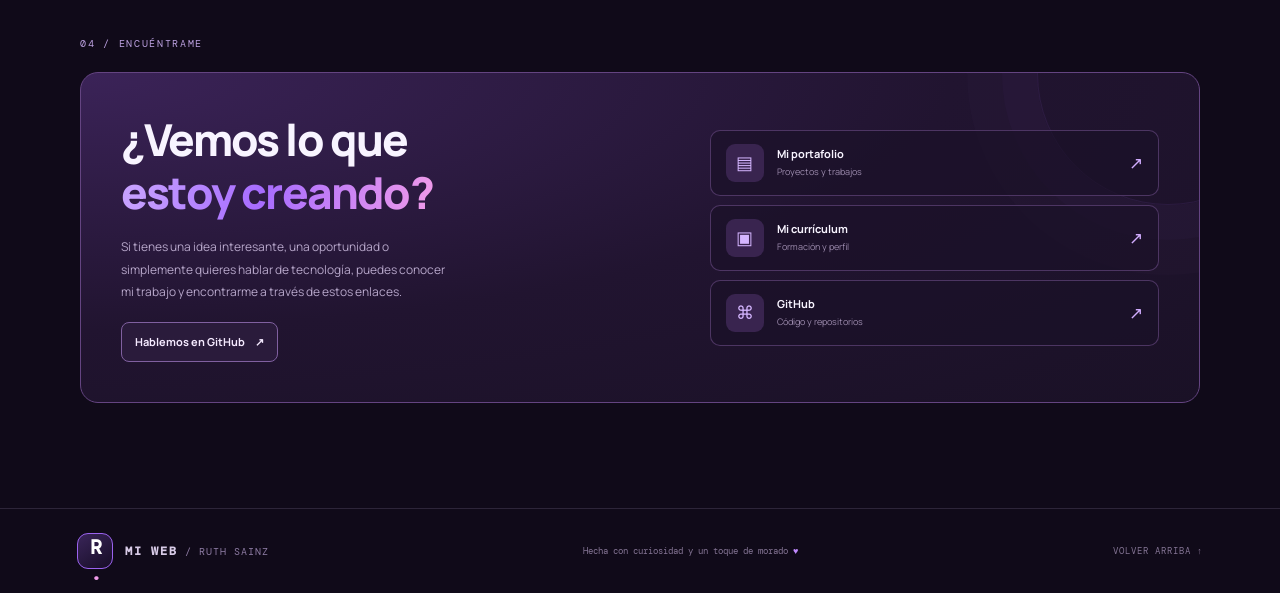
==== commit f266ec9e: "mejoras" ====
--- a/index.html
+++ b/index.html
@@ -1,105 +1,110 @@
 <!DOCTYPE html>
+
 <html lang="es">
 <head>
-  <meta charset="UTF-8">
-  <meta name="viewport" content="width=device-width, initial-scale=1.0">
-  <meta name="theme-color" content="#160d25">
-  <meta name="description" content="Web personal de Ruth: formación en DAM, programación, proyectos e intereses tecnológicos.">
-  <title>Mi web | Ruth Sainz</title>
-  <link rel="preconnect" href="https://fonts.googleapis.com">
-  <link rel="preconnect" href="https://fonts.gstatic.com" crossorigin>
-  <link href="https://fonts.googleapis.com/css2?family=DM+Mono:wght@400;500&family=Manrope:wght@400;500;600;700;800&display=swap" rel="stylesheet">
-  <link rel="stylesheet" href="styles.css">
+<meta charset="utf-8"/>
+<meta content="width=device-width, initial-scale=1.0" name="viewport"/>
+<meta content="#160d25" name="theme-color"/>
+<meta content="Soy Ruth, estudiante de Desarrollo de Aplicaciones Multiplataforma. Aquí comparto mis intereses en programación, tecnología y creatividad, además de mi recorrido y proyectos." name="description"/>
+<meta content="website" property="og:type"/>
+<meta content="Mi web | Ruth Sainz" property="og:title"/>
+<meta content="Programación, tecnología y creatividad. Conoce mis intereses, mi formación y lo que estoy aprendiendo." property="og:description"/>
+<meta content="https://rutsaisan.github.io/Mi-PaginaWeb/" property="og:url"/>
+<meta content="https://rutsaisan.github.io/Mi-PaginaWeb/img/og-preview.png" property="og:image"/>
+<meta content="1200" property="og:image:width"/>
+<meta content="630" property="og:image:height"/>
+<meta content="Mi web personal de Ruth Sainz, en tonos morados" property="og:image:alt"/>
+<meta content="summary_large_image" name="twitter:card"/>
+<meta content="Mi web | Ruth Sainz" name="twitter:title"/>
+<meta content="Programación, tecnología y creatividad." name="twitter:description"/>
+<meta content="https://rutsaisan.github.io/Mi-PaginaWeb/img/og-preview.png" name="twitter:image"/>
+<title>Mi web | Ruth Sainz</title>
+<link href="img/favicon.png" rel="icon" type="image/png"/>
+<link href="https://fonts.googleapis.com" rel="preconnect"/>
+<link crossorigin="" href="https://fonts.gstatic.com" rel="preconnect"/>
+<link href="https://fonts.googleapis.com/css2?family=DM+Mono:wght@400;500&amp;family=Manrope:wght@400;500;600;700;800&amp;display=swap" rel="stylesheet"/>
+<link href="styles.css" rel="stylesheet"/>
 </head>
 <body>
-  <div class="ambient ambient-one"></div><div class="ambient ambient-two"></div>
-  <header class="topbar">
-    <a class="brand" href="#inicio" aria-label="Ir al inicio"><span class="brand-mark">R<span>.</span></span><span>MI WEB<span class="brand-sub"> / RUTH SAINZ</span></span></a>
-    <button class="menu-toggle" aria-label="Abrir menú" aria-expanded="false">☰</button>
-    <nav class="nav" aria-label="Navegación principal">
-      <a href="#sobre-mi">Sobre mí</a><a href="#intereses">Intereses</a><a href="#proyectos">Proyectos</a><a href="#formacion">Formación</a>
-      <a class="nav-cta" href="#enlaces">Mis enlaces <span>↗</span></a>
-    </nav>
-  </header>
+<div class="ambient ambient-one"></div><div class="ambient ambient-two"></div>
+<header class="topbar">
+<a aria-label="Ir al inicio" class="brand" href="#inicio"><span class="brand-mark">R<span>.</span></span><span>MI WEB<span class="brand-sub"> / RUTH SAINZ</span></span></a>
+<button aria-controls="menu-principal" aria-expanded="false" aria-label="Abrir menú" class="menu-toggle" type="button">☰</button>
+<nav aria-label="Navegación principal" class="nav" id="menu-principal"><a href="index.html#sobre-mi">Sobre mí</a><a href="index.html#intereses">Intereses</a><a href="index.html#proyectos">Proyectos</a><a href="recorrido.html">Recorrido</a><a href="personal.html">Personal</a><a href="herramientas.html">Herramientas</a><a href="actualidad.html">Actualidad</a><a class="nav-cta" href="index.html#enlaces">Mis enlaces <span>↗</span></a></nav>
+</header>
+<main>
+<section class="hero section-wrap" id="inicio">
+<div class="hero-copy">
+<div class="eyebrow"><span class="status-dot"></span> ESTUDIANTE DE DAM · EN CONSTANTE APRENDIZAJE</div>
+<h1>Hola, soy Ruth.<br/>Me gusta crear<br/><span class="gradient-text">cosas con código.</span></h1>
+<p class="hero-lead">Exploro el mundo de la programación, diseño ideas y convierto problemas en proyectos. Esta es mi pequeña esquina de Internet.</p>
+<div class="hero-actions">
+<a class="button button-primary" href="#intereses">Explorar mis intereses <span>↓</span></a>
+<a class="button button-ghost" href="https://rutsaisan.github.io/Portafolio/" rel="noopener" target="_blank">Ver portafolio <span>↗</span></a>
+</div>
+<div class="hero-meta"><span><i></i> Desarrollo de Aplicaciones Multiplataforma</span><span class="meta-separator">✦</span><span>Valencia, España</span></div>
+</div>
+<div aria-label="Ilustración decorativa de código" class="hero-art">
+<div class="orbit orbit-a"></div><div class="orbit orbit-b"></div>
+<div class="floating-chip chip-top"><span class="chip-icon">✳</span> curiosidad.exe</div>
+<div class="code-window">
+<div class="window-bar"><div class="window-dots"><b></b><b></b><b></b></div><span>ruth.js</span><span class="window-lock">⌘</span></div>
+<div class="code-content">
+<div><span class="line-no">01</span><span class="code-purple">const</span> <span class="code-pink">ruth</span> = {</div>
+<div><span class="line-no">02</span>  aprendiendo: <span class="code-green">true</span>,</div>
+<div><span class="line-no">03</span>  creatividad: <span class="code-green">"∞"</span>,</div>
+<div><span class="line-no">04</span>  objetivo: <span class="code-yellow">"crear"</span>,</div>
+<div><span class="line-no">05</span>  modo: <span class="code-yellow">"construir"</span></div>
+<div><span class="line-no">06</span>};</div>
+<div class="code-spacer"></div>
+<div><span class="line-no">07</span><span class="code-muted">// siempre hay algo nuevo</span></div>
+<div><span class="line-no">08</span><span class="code-purple">while</span> (curiosidad) {</div>
+<div><span class="line-no">09</span>  seguirAprendiendo(); <span class="cursor"></span></div>
+<div><span class="line-no">10</span>}</div>
+</div>
+</div>
+<div class="floating-chip chip-bottom"><span class="pulse-icon">✦</span> ideas en construcción</div>
+<div class="hero-spark spark-one">✦</div><div class="hero-spark spark-two">✧</div>
+</div>
+<a class="scroll-hint" href="#sobre-mi"><span class="scroll-line"></span> DESLIZA PARA EXPLORAR</a>
+</section>
 
-  <main>
-    <section class="hero section-wrap" id="inicio">
-      <div class="hero-copy">
-        <div class="eyebrow"><span class="status-dot"></span> ESTUDIANTE DE DAM · EN CONSTANTE APRENDIZAJE</div>
-        <h1>Hola, soy Ruth.<br>Me gusta crear<br><span class="gradient-text">cosas con código.</span></h1>
-        <p class="hero-lead">Exploro el mundo de la programación, diseño ideas y convierto problemas en proyectos. Esta es mi pequeña esquina de Internet.</p>
-        <div class="hero-actions">
-          <a class="button button-primary" href="#proyectos">Explorar mis intereses <span>↓</span></a>
-          <a class="button button-ghost" href="https://rutsaisan.github.io/Portafolio/" target="_blank" rel="noopener">Ver portafolio <span>↗</span></a>
-        </div>
-        <div class="hero-meta"><span><i></i> Desarrollo de Aplicaciones Multiplataforma</span><span class="meta-separator">✦</span><span>Valencia, España</span></div>
-      </div>
-      <div class="hero-art" aria-label="Ilustración decorativa de código">
-        <div class="orbit orbit-a"></div><div class="orbit orbit-b"></div>
-        <div class="floating-chip chip-top"><span class="chip-icon">✳</span> curiosidad.exe</div>
-        <div class="code-window">
-          <div class="window-bar"><div class="window-dots"><b></b><b></b><b></b></div><span>ruth.js</span><span class="window-lock">⌘</span></div>
-          <div class="code-content">
-            <div><span class="line-no">01</span><span class="code-purple">const</span> <span class="code-pink">ruth</span> = {</div>
-            <div><span class="line-no">02</span>&nbsp;&nbsp;aprendiendo: <span class="code-green">true</span>,</div>
-            <div><span class="line-no">03</span>&nbsp;&nbsp;creatividad: <span class="code-green">"∞"</span>,</div>
-            <div><span class="line-no">04</span>&nbsp;&nbsp;objetivo: <span class="code-yellow">"crear"</span>,</div>
-            <div><span class="line-no">05</span>&nbsp;&nbsp;modo: <span class="code-yellow">"construir"</span></div>
-            <div><span class="line-no">06</span>};</div>
-            <div class="code-spacer"></div>
-            <div><span class="line-no">07</span><span class="code-muted">// siempre hay algo nuevo</span></div>
-            <div><span class="line-no">08</span><span class="code-purple">while</span> (curiosidad) {</div>
-            <div><span class="line-no">09</span>&nbsp;&nbsp;seguirAprendiendo(); <span class="cursor"></span></div>
-            <div><span class="line-no">10</span>}</div>
-          </div>
-        </div>
-        <div class="floating-chip chip-bottom"><span class="pulse-icon">✦</span> ideas en construcción</div>
-        <div class="hero-spark spark-one">✦</div><div class="hero-spark spark-two">✧</div>
-      </div>
-      <a class="scroll-hint" href="#sobre-mi"><span class="scroll-line"></span> DESLIZA PARA EXPLORAR</a>
-    </section>
+\n    <section class="intro-section section-wrap reveal" id="sobre-mi">
+<div class="section-kicker">01 / UN POCO SOBRE MÍ</div>
+<div class="intro-grid">
+<h2>La tecnología es<br/>mi forma de <span class="gradient-text">explorar.</span></h2>
+<div class="intro-copy"><p>Actualmente estoy cursando el último año de <strong>Desarrollo de Aplicaciones Multiplataforma (DAM)</strong>. Me interesa aprender cómo funcionan las cosas por dentro y darles forma hasta convertirlas en algo útil, bonito y fácil de utilizar.</p><p>Me gusta combinar la parte lógica de la programación con la creatividad del diseño. Por eso, aquí encontrarás tanto mis intereses tecnológicos como proyectos que nacen de las cosas que me apasionan.</p></div>
+</div>
+<div class="value-strip"><div><span class="value-symbol">⌘</span><span><b>Aprender haciendo</b><small>Probar, investigar y mejorar.</small></span></div><div><span class="value-symbol">✳</span><span><b>Creatividad</b><small>Ideas con personalidad propia.</small></span></div><div><span class="value-symbol">↗</span><span><b>Mirada al futuro</b><small>Siempre hay algo nuevo que explorar.</small></span></div></div>
+</section>
+<section class="interests-section reveal" id="intereses">
+<div class="section-wrap">
+<div class="section-heading"><div><div class="section-kicker">02 / LO QUE ME MUEVE</div><h2>Mis intereses<span class="gradient-text"> digitales.</span></h2></div><p>Áreas que me inspiran, tecnologías que quiero seguir explorando y mundos donde me gustaría crear.</p></div>
+<div class="interest-grid">
+<article class="interest-card interest-featured"><div class="card-top"><span class="interest-icon">{ }</span><span class="card-index">01</span></div><h3>Desarrollo de software</h3><p>Me interesa crear aplicaciones que resuelvan necesidades reales, desde la idea inicial hasta los detalles de implementación.</p><div class="tag-row"><span>Programación</span><span>Lógica</span><span>Aplicaciones</span></div><div class="card-decoration">&lt;/&gt;</div></article>
+<article class="interest-card"><div class="card-top"><span class="interest-icon">◈</span><span class="card-index">02</span></div><h3>Diseño web y UI</h3><p>Diseñar experiencias digitales claras, intuitivas y visualmente cuidadas, donde la estética también tenga sentido.</p><div class="tag-row"><span>HTML</span><span>CSS</span><span>UX/UI</span></div></article>
+<article class="interest-card"><div class="card-top"><span class="interest-icon">⌘</span><span class="card-index">03</span></div><h3>Inteligencia artificial</h3><p>Me llama la atención cómo la IA puede ayudar a automatizar tareas y dar lugar a asistentes personales más útiles.</p><div class="tag-row"><span>IA</span><span>Automatización</span></div></article>
+<article class="interest-card"><div class="card-top"><span class="interest-icon">▣</span><span class="card-index">04</span></div><h3>Videojuegos</h3><p>Me encantan los videojuegos y me interesa la tecnología que hay detrás de sus mundos, sistemas e interfaces.</p><div class="tag-row"><span>Gaming</span><span>Desarrollo</span></div></article>
+<article class="interest-card"><div class="card-top"><span class="interest-icon">✦</span><span class="card-index">05</span></div><h3>Proyectos creativos</h3><p>Disfruto conectando la programación con otras aficiones, como el baile, la fotografía y las ideas que merecen convertirse en algo real.</p><div class="tag-row"><span>Creatividad</span><span>Ideas propias</span></div></article>
+<article class="interest-card interest-note"><div class="note-stars">✳ ✧ ✦</div><p>Mi objetivo no es dejar de aprender cuando algo funciona, sino descubrir cómo hacerlo <em>todavía mejor.</em></p><span class="note-signature">— mentalidad en construcción</span></article>
+</div>
+</div>
+</section>
 
-    <section class="intro-section section-wrap" id="sobre-mi">
-      <div class="section-kicker">01 / UN POCO SOBRE MÍ</div>
-      <div class="intro-grid">
-        <h2>La tecnología es<br>mi forma de <span class="gradient-text">explorar.</span></h2>
-        <div class="intro-copy"><p>Actualmente estoy cursando el último año de <strong>Desarrollo de Aplicaciones Multiplataforma (DAM)</strong>. Me interesa aprender cómo funcionan las cosas por dentro y darles forma hasta convertirlas en algo útil, bonito y fácil de utilizar.</p><p>Me gusta combinar la parte lógica de la programación con la creatividad del diseño. Por eso, aquí encontrarás tanto mis intereses tecnológicos como proyectos que nacen de las cosas que me apasionan.</p></div>
-      </div>
-      <div class="value-strip"><div><span class="value-symbol">⌘</span><span><b>Aprender haciendo</b><small>Probar, investigar y mejorar.</small></span></div><div><span class="value-symbol">✳</span><span><b>Creatividad</b><small>Ideas con personalidad propia.</small></span></div><div><span class="value-symbol">↗</span><span><b>Mirada al futuro</b><small>Siempre hay algo nuevo que explorar.</small></span></div></div>
-    </section>
 
-    <section class="interests-section" id="intereses">
-      <div class="section-wrap">
-        <div class="section-heading"><div><div class="section-kicker">02 / LO QUE ME MUEVE</div><h2>Mis intereses<span class="gradient-text"> digitales.</span></h2></div><p>Áreas que me inspiran, tecnologías que quiero seguir explorando y mundos donde me gustaría crear.</p></div>
-        <div class="interest-grid">
-          <article class="interest-card interest-featured"><div class="card-top"><span class="interest-icon">{ }</span><span class="card-index">01</span></div><h3>Desarrollo de software</h3><p>Me interesa crear aplicaciones que resuelvan necesidades reales, desde la idea inicial hasta los detalles de implementación.</p><div class="tag-row"><span>Programación</span><span>Lógica</span><span>Aplicaciones</span></div><div class="card-decoration">&lt;/&gt;</div></article>
-          <article class="interest-card"><div class="card-top"><span class="interest-icon">◈</span><span class="card-index">02</span></div><h3>Diseño web y UI</h3><p>Diseñar experiencias digitales claras, intuitivas y visualmente cuidadas, donde la estética también tenga sentido.</p><div class="tag-row"><span>HTML</span><span>CSS</span><span>UX/UI</span></div></article>
-          <article class="interest-card"><div class="card-top"><span class="interest-icon">⌘</span><span class="card-index">03</span></div><h3>Inteligencia artificial</h3><p>Me llama la atención cómo la IA puede ayudar a automatizar tareas y dar lugar a asistentes personales más útiles.</p><div class="tag-row"><span>IA</span><span>Automatización</span></div></article>
-          <article class="interest-card"><div class="card-top"><span class="interest-icon">▣</span><span class="card-index">04</span></div><h3>Videojuegos</h3><p>Me encantan los videojuegos y me interesa la tecnología que hay detrás de sus mundos, sistemas e interfaces.</p><div class="tag-row"><span>Gaming</span><span>Desarrollo</span></div></article>
-          <article class="interest-card"><div class="card-top"><span class="interest-icon">✦</span><span class="card-index">05</span></div><h3>Proyectos creativos</h3><p>Disfruto conectando la programación con otras aficiones, como el baile, la fotografía y las ideas que merecen convertirse en algo real.</p><div class="tag-row"><span>Creatividad</span><span>Ideas propias</span></div></article>
-          <article class="interest-card interest-note"><div class="note-stars">✳ ✧ ✦</div><p>Mi objetivo no es dejar de aprender cuando algo funciona, sino descubrir cómo hacerlo <em>todavía mejor.</em></p><span class="note-signature">— mentalidad en construcción</span></article>
-        </div>
-      </div>
-    </section>
+\n    <section class="projects-section section-wrap reveal" id="proyectos">
+<div class="section-heading"><div><div class="section-kicker">03 / IDEAS QUE TOMAN FORMA</div><h2>Aprender también es <span class="gradient-text">crear.</span></h2></div><p>Algunos proyectos personales y académicos en los que trabajo o que me gustaría seguir desarrollando.</p></div>
+<div class="project-list">
+<article class="project-row"><div class="project-number">01</div><div class="project-symbol symbol-purple">IC<span>✳</span></div><div class="project-info"><div class="project-label">PROYECTO ACADÉMICO · TFG</div><h3>Impeesa Connect</h3><p>Una idea de aplicación para facilitar la organización y comunicación de un grupo Scout: calendario, avisos, fotografías y recursos compartidos.</p><div class="tag-row"><span>Gestión</span><span>Aplicaciones</span><span>Comunidad</span></div></div><div class="project-arrow">↗</div></article>
+<article class="project-row"><div class="project-number">02</div><div class="project-symbol symbol-pink">J<span>⌘</span></div><div class="project-info"><div class="project-label">PROYECTO PERSONAL</div><h3>JARVIS</h3><p>Un asistente personal inspirado en la ciencia ficción, con conversación, memoria, búsqueda por Internet y automatización del ordenador.</p><div class="tag-row"><span>Python</span><span>IA</span><span>Automatización</span></div></div><div class="project-arrow">↗</div></article>
+<article class="project-row"><div class="project-number">03</div><div class="project-symbol symbol-blue">BB<span>♫</span></div><div class="project-info"><div class="project-label">IDEA CREATIVA</div><h3>Beat Blueprint</h3><p>Una herramienta conceptual para organizar canciones, planificar formaciones de baile y reunir vídeos y vocabulario de pasos.</p><div class="tag-row"><span>PHP</span><span>MySQL</span><span>Baile</span></div></div><div class="project-arrow">↗</div></article>
+</div>
+<div class="projects-footer"><span>¿Quieres conocer los proyectos con más detalle?</span><a class="text-link" href="https://rutsaisan.github.io/Portafolio/" rel="noopener" target="_blank">Visita mi portafolio <span>↗</span></a></div>
+</section>
 
-    <section class="projects-section section-wrap" id="proyectos">
-      <div class="section-heading"><div><div class="section-kicker">03 / IDEAS QUE TOMAN FORMA</div><h2>Aprender también es <span class="gradient-text">crear.</span></h2></div><p>Algunos proyectos personales y académicos en los que trabajo o que me gustaría seguir desarrollando.</p></div>
-      <div class="project-list">
-        <article class="project-row"><div class="project-number">01</div><div class="project-symbol symbol-purple">IC<span>✳</span></div><div class="project-info"><div class="project-label">PROYECTO ACADÉMICO · TFG</div><h3>Impeesa Connect</h3><p>Una idea de aplicación para facilitar la organización y comunicación de un grupo Scout: calendario, avisos, fotografías y recursos compartidos.</p><div class="tag-row"><span>Gestión</span><span>Aplicaciones</span><span>Comunidad</span></div></div><div class="project-arrow">↗</div></article>
-        <article class="project-row"><div class="project-number">02</div><div class="project-symbol symbol-pink">J<span>⌘</span></div><div class="project-info"><div class="project-label">PROYECTO PERSONAL</div><h3>JARVIS</h3><p>Un asistente personal inspirado en la ciencia ficción, con conversación, memoria, búsqueda por Internet y automatización del ordenador.</p><div class="tag-row"><span>Python</span><span>IA</span><span>Automatización</span></div></div><div class="project-arrow">↗</div></article>
-        <article class="project-row"><div class="project-number">03</div><div class="project-symbol symbol-blue">BB<span>♫</span></div><div class="project-info"><div class="project-label">IDEA CREATIVA</div><h3>Beat Blueprint</h3><p>Una herramienta conceptual para organizar canciones, planificar formaciones de baile y reunir vídeos y vocabulario de pasos.</p><div class="tag-row"><span>PHP</span><span>MySQL</span><span>Baile</span></div></div><div class="project-arrow">↗</div></article>
-      </div>
-      <div class="projects-footer"><span>¿Quieres conocer los proyectos con más detalle?</span><a class="text-link" href="https://rutsaisan.github.io/Portafolio/" target="_blank" rel="noopener">Visita mi portafolio <span>↗</span></a></div>
-    </section>
-
-    <section class="learning-section" id="formacion"><div class="section-wrap learning-grid">
-      <div><div class="section-kicker">04 / MI CAMINO</div><h2>En proceso de<br><span class="gradient-text">convertir ideas</span><br>en realidad.</h2><p class="learning-lead">Estoy construyendo mi base técnica y descubriendo qué tipo de desarrolladora quiero ser. Cada proyecto es una oportunidad para aprender algo nuevo.</p><a class="button button-ghost" href="https://rutsaisan.github.io/Curriculum/" target="_blank" rel="noopener">Consultar mi currículum <span>↗</span></a></div>
-      <div class="timeline"><div class="timeline-item active"><span class="timeline-point"></span><div class="timeline-date">ACTUALIDAD</div><h3>Desarrollo de Aplicaciones Multiplataforma</h3><p>Último año de DAM · formación técnica y desarrollo de proyectos.</p><span class="timeline-status"><i></i> En curso</span></div><div class="timeline-item"><span class="timeline-point"></span><div class="timeline-date">SIGUIENTE PASO</div><h3>Prácticas y experiencia profesional</h3><p>Aplicar lo aprendido, colaborar en proyectos reales y seguir creciendo como desarrolladora.</p></div><div class="timeline-item"><span class="timeline-point"></span><div class="timeline-date">SIEMPRE</div><h3>Aprendizaje continuo</h3><p>Explorar nuevas herramientas, tecnologías e ideas que despierten mi curiosidad.</p></div></div>
-    </div></section>
-
-    <section class="links-section section-wrap" id="enlaces"><div class="section-kicker">05 / ENCUÉNTRAME</div><div class="links-panel"><div><h2>¿Vemos lo que<br><span class="gradient-text">estoy creando?</span></h2><p>Si quieres conocer mejor mi trabajo o mi recorrido formativo, puedes encontrarlo aquí.</p></div><div class="link-buttons"><a href="https://rutsaisan.github.io/Portafolio/" target="_blank" rel="noopener" class="link-card"><span class="link-card-icon">▤</span><span><b>Mi portafolio</b><small>Proyectos y trabajos</small></span><span class="link-out">↗</span></a><a href="https://rutsaisan.github.io/Curriculum/" target="_blank" rel="noopener" class="link-card"><span class="link-card-icon">▣</span><span><b>Mi currículum</b><small>Formación y perfil</small></span><span class="link-out">↗</span></a><a href="https://github.com/rutsaisan" target="_blank" rel="noopener" class="link-card"><span class="link-card-icon">⌘</span><span><b>GitHub</b><small>Código y repositorios</small></span><span class="link-out">↗</span></a></div></div></section>
-  </main>
-  <footer class="footer"><a class="brand" href="#inicio"><span class="brand-mark">R<span>.</span></span><span>MI WEB<span class="brand-sub"> / RUTH SAINZ</span></span></a><span>Hecha con curiosidad y un toque de morado <span class="footer-heart">♥</span></span><a href="#inicio" class="back-top">VOLVER ARRIBA ↑</a></footer>
-  <script src="script.js"></script>
+<section class="links-section section-wrap reveal" id="enlaces"><div class="section-kicker">04 / ENCUÉNTRAME</div><div class="links-panel"><div><h2>¿Vemos lo que<br/><span class="gradient-text">estoy creando?</span></h2><p>Si tienes una idea interesante, una oportunidad o simplemente quieres hablar de tecnología, puedes conocer mi trabajo y encontrarme a través de estos enlaces.</p><a class="contact-cta" href="https://github.com/rutsaisan" rel="noopener" target="_blank">Hablemos en GitHub <span>↗</span></a></div><div class="link-buttons"><a class="link-card" href="https://rutsaisan.github.io/Portafolio/" rel="noopener" target="_blank"><span class="link-card-icon">▤</span><span><b>Mi portafolio</b><small>Proyectos y trabajos</small></span><span class="link-out">↗</span></a><a class="link-card" href="https://rutsaisan.github.io/Curriculum/" rel="noopener" target="_blank"><span class="link-card-icon">▣</span><span><b>Mi currículum</b><small>Formación y perfil</small></span><span class="link-out">↗</span></a><a class="link-card" href="https://github.com/rutsaisan" rel="noopener" target="_blank"><span class="link-card-icon">⌘</span><span><b>GitHub</b><small>Código y repositorios</small></span><span class="link-out">↗</span></a></div></div></section>
+</main>
+<footer class="footer"><a class="brand" href="index.html#inicio"><span class="brand-mark">R<span>.</span></span><span>MI WEB<span class="brand-sub"> / RUTH SAINZ</span></span></a><span>Hecha con curiosidad y un toque de morado <span aria-hidden="true" class="footer-heart">♥</span></span><a class="back-top" href="index.html#inicio">VOLVER ARRIBA ↑</a></footer>
+<script src="script.js"></script>
 </body>
 </html>
--- a/styles.css
+++ b/styles.css
@@ -4,3 +4,91 @@
 @media(max-width:650px){.topbar{height:70px}.menu-toggle{display:block}.nav{display:none;position:absolute;top:69px;left:0;right:0;padding:18px 6%;background:#170f22;border-bottom:1px solid var(--line);flex-direction:column;align-items:stretch;gap:0}.nav.open{display:flex}.nav a{padding:12px 0}.nav .nav-cta{padding:12px;margin-top:8px;text-align:center}.hero{display:flex;flex-direction:column;align-items:stretch;padding-top:65px;padding-bottom:90px;gap:15px}.hero h1{font-size:clamp(42px,11vw,62px);letter-spacing:-2.7px}.hero-lead{font-size:13px}.hero-art{min-height:380px;transform:none;margin-top:5px}.code-window{width:min(390px,94%)}.orbit{width:300px;height:300px}.orbit-b{width:350px;height:350px}.chip-top{right:0;top:25px}.chip-bottom{bottom:25px;left:0}.scroll-hint{bottom:20px}.intro-section,.interests-section,.projects-section,.learning-section,.links-section{padding:70px 0}.intro-grid,.learning-grid,.links-panel{grid-template-columns:1fr;gap:25px}.intro-grid{gap:20px}.intro-grid h2,.section-heading h2{font-size:36px}.value-strip{grid-template-columns:1fr;gap:17px;padding:20px}.interest-grid{grid-template-columns:1fr}.interest-card{min-height:205px}.project-row{grid-template-columns:22px 48px 1fr 18px;gap:11px;padding:22px 0}.project-symbol{width:46px;height:46px;font-size:14px}.project-info h3{font-size:15px}.project-info p{font-size:10px}.project-label{font-size:8px;letter-spacing:1px}.projects-footer{align-items:flex-start;flex-direction:column}.links-panel{padding:26px 21px}.links-panel h2{font-size:37px}.footer{flex-wrap:wrap;justify-content:center;text-align:center}.footer>span{order:3;width:100%}.brand{font-size:10px}.brand-sub{font-size:8px}}
 @media(max-width:380px){.hero-actions{flex-direction:column;align-items:stretch}.hero-meta{font-size:9px}.code-content{font-size:10px;padding-inline:10px}.line-no{width:23px}.project-row{grid-template-columns:18px 42px 1fr 14px;gap:8px}.project-symbol{width:40px;height:40px}.project-info p{line-height:1.6}.tag-row span{font-size:8px}}
 @media(prefers-reduced-motion:reduce){html{scroll-behavior:auto}*,*:before,*:after{animation-duration:.01ms!important;animation-iteration-count:1!important;transition-duration:.01ms!important}}
+
+
+/* Nuevas secciones: actualidad, intereses personales y herramientas */
+:focus-visible{outline:2px solid #d0aaff;outline-offset:4px;border-radius:4px}
+.now-section{padding:0 0 35px}
+.now-card{display:grid;grid-template-columns:54px 1fr auto;gap:22px;align-items:center;padding:25px 28px;border:1px solid #6b4a8b;border-radius:15px;background:linear-gradient(110deg,#2a1a3d,#1b1128 75%);box-shadow:0 18px 55px #0002}
+.now-icon{display:grid;place-items:center;width:50px;height:50px;border-radius:14px;background:#3c2554;color:#d4b4ff;font-size:24px}
+.now-copy .section-kicker{margin-bottom:6px}
+.now-copy h2{font-size:clamp(18px,2.4vw,24px);margin:0 0 6px;letter-spacing:-.6px}
+.now-copy p{max-width:680px;color:var(--muted);font-size:12px;line-height:1.8;margin:0}
+.now-status{display:flex;align-items:center;gap:9px;color:#cbb6e6;font:9px var(--mono);white-space:nowrap}
+.now-status .status-dot{flex-shrink:0}
+.beyond-section{padding:85px 0 70px}
+.beyond-section .section-heading,.toolbox-section .section-heading{margin-bottom:30px}
+.personal-grid{display:grid;grid-template-columns:repeat(5,minmax(0,1fr));gap:12px}
+.personal-card{min-height:235px;position:relative;overflow:hidden;padding:21px 18px;border:1px solid var(--line);border-radius:13px;background:linear-gradient(150deg,#251834,#181020);transition:transform .22s,border-color .22s,background .22s}
+.personal-card:after{content:"";position:absolute;width:130px;height:130px;border:1px solid #b78aff16;border-radius:50%;right:-58px;bottom:-58px;box-shadow:0 0 0 20px #b78aff08,0 0 0 40px #b78aff05;pointer-events:none}
+.personal-card:hover{transform:translateY(-4px);border-color:#8b61b1;background:linear-gradient(150deg,#302044,#1c1229)}
+.personal-icon{display:grid;place-items:center;width:40px;height:40px;border-radius:11px;background:#3b2455;color:#d6b5ff;font-size:20px;margin-bottom:27px}
+.personal-number{position:absolute;top:25px;right:17px;font:10px var(--mono);color:#756188}
+.personal-card h3{font-size:15px;margin:0 0 8px}
+.personal-card p{font-size:11px;line-height:1.8;color:#b4a6c3;margin:0}
+.personal-dance .personal-icon{background:#482541;color:#f4b5e8}
+.personal-games .personal-icon{background:#2b2d4a;color:#c4caff}
+.personal-scouts .personal-icon{background:#294039;color:#a9e7c3}
+.personal-books .personal-icon{background:#3a304a;color:#e0c6ff}
+.toolbox-section{padding:45px 0 95px}
+.toolbox-grid{display:grid;grid-template-columns:repeat(3,minmax(0,1fr));gap:14px}
+.toolbox-card{padding:23px;border:1px solid var(--line);border-radius:13px;background:linear-gradient(145deg,#21162f,#1a1126);min-width:0}
+.toolbox-next{background:linear-gradient(145deg,#2b1b3c,#1c1229);border-color:#684887}
+.toolbox-heading{display:flex;align-items:center;gap:13px;margin-bottom:20px}
+.toolbox-icon{display:grid;place-items:center;width:43px;height:43px;flex-shrink:0;border-radius:11px;background:#3b2455;color:#d6b5ff;font:18px var(--mono)}
+.toolbox-heading h3{font-size:14px;margin:0 0 3px}
+.toolbox-heading p{font-size:10px;color:#a99bb8;margin:0}
+.skill-tags{display:flex;gap:7px;flex-wrap:wrap}
+.skill-tags span{padding:7px 10px;border:1px solid #6b4d85;background:#39244f55;border-radius:7px;color:#ddc8f5;font:10px var(--mono)}
+.contact-cta{display:inline-flex;align-items:center;gap:10px;margin-top:18px;padding:10px 13px;border:1px solid #8060a0;border-radius:8px;background:#2a1b3b;color:#f5eaff;font-size:11px;font-weight:700;transition:transform .2s,border-color .2s}
+.contact-cta:hover{transform:translateY(-2px);border-color:#d0aaff}
+.reveal{opacity:1;transform:none}
+.js-motion .reveal{opacity:0;transform:translateY(18px);transition:opacity .65s ease,transform .65s ease}
+.js-motion .reveal.is-visible{opacity:1;transform:translateY(0)}
+@media(max-width:1000px){
+  .personal-grid{grid-template-columns:repeat(3,minmax(0,1fr))}
+  .personal-card{min-height:210px}
+}
+@media(max-width:850px){
+  .now-card{grid-template-columns:48px 1fr;gap:16px}
+  .now-status{grid-column:2;white-space:normal}
+  .toolbox-grid{grid-template-columns:repeat(2,minmax(0,1fr))}
+  .toolbox-next{grid-column:1/-1}
+}
+@media(max-width:650px){
+  .now-section{padding-bottom:15px}
+  .now-card{grid-template-columns:1fr;padding:22px;gap:12px}
+  .now-icon{width:42px;height:42px}
+  .now-status{grid-column:1;margin-top:2px}
+  .beyond-section{padding:65px 0 45px}
+  .personal-grid{grid-template-columns:repeat(2,minmax(0,1fr));gap:10px}
+  .personal-card{padding:18px 15px;min-height:220px}
+  .personal-icon{margin-bottom:22px}
+  .toolbox-section{padding:25px 0 65px}
+  .toolbox-grid{grid-template-columns:1fr}
+  .toolbox-next{grid-column:auto}
+}
+@media(max-width:390px){
+  .personal-grid{grid-template-columns:1fr}
+  .personal-card{min-height:175px}
+  .personal-icon{margin-bottom:18px}
+  .toolbox-card{padding:19px}
+}
+@media(prefers-reduced-motion:reduce){
+  .js-motion .reveal{opacity:1;transform:none;transition:none}
+  .personal-card:hover,.button:hover,.link-card:hover,.contact-cta:hover{transform:none}
+}
+
+
+/* Páginas interiores */
+.page-hero{padding:88px 0 55px;position:relative}.page-hero .eyebrow{margin-bottom:20px}.page-hero h1{font-size:clamp(40px,6vw,66px);letter-spacing:-2.8px;line-height:1.1;margin:0 0 20px}.page-hero p{max-width:690px;color:var(--muted);font-size:14px;line-height:1.95}.page-hero .page-label{display:inline-flex;gap:9px;align-items:center;border:1px solid #654685;background:#251634;border-radius:999px;padding:8px 12px;color:#d8baff;font:10px var(--mono);margin-bottom:20px}.page-content{padding:25px 0 100px}.page-heading{font-size:clamp(25px,3.4vw,36px);letter-spacing:-1px;margin:0 0 12px}.page-intro{max-width:680px;color:var(--muted);font-size:13px;line-height:1.9;margin:0 0 30px}.page-card{background:linear-gradient(145deg,#21162f,#191023);border:1px solid var(--line);border-radius:16px;padding:25px;transition:transform .25s,border-color .25s,box-shadow .25s}.page-card:hover{transform:translateY(-4px);border-color:#8056a8;box-shadow:0 15px 40px #0002}.page-grid{display:grid;grid-template-columns:repeat(3,minmax(0,1fr));gap:16px}.page-card h2,.page-card h3{margin:10px 0 9px}.page-card p{color:#ad9cbd;font-size:12px;line-height:1.9;margin:0}.page-card-icon{display:grid;place-items:center;width:45px;height:45px;border-radius:13px;background:#38234f;color:#d7b8ff;font-size:22px}.page-number{font:10px var(--mono);color:#987bb8}.page-callout{margin-top:25px;padding:24px 27px;border:1px solid #674587;border-radius:15px;background:radial-gradient(ellipse at top left,#38214f,#1b1127 75%);display:flex;align-items:center;justify-content:space-between;gap:25px}.page-callout h3{margin:0 0 6px;font-size:17px}.page-callout p{margin:0;color:#b8a6cb;font-size:12px;line-height:1.8}.page-callout .button{white-space:nowrap}
+/* Caja de herramientas interactiva */
+.tool-controls{display:flex;flex-wrap:wrap;gap:9px;margin:0 0 25px}.tool-filter{border:1px solid #5b426f;border-radius:999px;padding:10px 15px;background:#1b1227;color:#c8b7da;font-size:11px;cursor:pointer;transition:.2s}.tool-filter:hover,.tool-filter[aria-pressed="true"]{background:#6f3db0;border-color:#b28aff;color:white}.tool-layout{display:grid;grid-template-columns:1.2fr .8fr;gap:18px;align-items:stretch}.tool-catalog{display:grid;grid-template-columns:repeat(2,minmax(0,1fr));gap:12px}.tool-item{display:flex;gap:14px;align-items:center;text-align:left;min-height:104px;color:var(--text);font:inherit;cursor:pointer}.tool-item[aria-pressed="true"]{border-color:#b58aff;background:linear-gradient(145deg,#342044,#21142f);box-shadow:0 0 0 1px #a66bff22}.tool-item[hidden]{display:none}.tool-mark{width:45px;height:45px;flex:0 0 45px;display:grid;place-items:center;border-radius:12px;background:#3a2551;color:#d5b3ff;font:13px var(--mono)}.tool-item b{display:block;font-size:13px}.tool-item small{display:block;color:#a997b8;font-size:10px;margin-top:4px}.tool-detail{position:relative;overflow:hidden;min-height:260px;display:flex;flex-direction:column;justify-content:space-between}.tool-detail:after{content:'{ }';position:absolute;right:12px;bottom:-32px;font:100px var(--mono);color:#b17aff0b;pointer-events:none}.tool-detail .detail-kicker{font:10px var(--mono);letter-spacing:1.4px;color:#b99bdf}.tool-detail h3{font-size:25px;letter-spacing:-.8px}.tool-detail p{max-width:400px}.tool-detail .detail-tags{display:flex;gap:7px;flex-wrap:wrap;margin-top:20px}.detail-tags span{font:9px var(--mono);padding:6px 9px;border:1px solid #694987;border-radius:6px;color:#d4b7f5}.tool-note{font-size:10px!important;margin-top:16px!important;color:#8e7ba2!important}
+/* Actualidad */
+.current-status{display:flex;gap:10px;align-items:center;color:#b5e9c2;font:10px var(--mono);letter-spacing:.8px}.current-status .status-dot{flex:0 0 7px}.current-layout{display:grid;grid-template-columns:1.15fr .85fr;gap:18px}.current-feature{min-height:340px;padding:32px;display:flex;flex-direction:column;justify-content:space-between;background:radial-gradient(ellipse at 100% 0%,#56327a 0%,#28183b 40%,#1b1128 80%)}.current-feature h2{font-size:clamp(28px,3.5vw,42px);letter-spacing:-1.5px;line-height:1.2;margin:16px 0}.current-feature p{font-size:13px;max-width:540px}.current-feature .feature-bottom{display:flex;gap:8px;flex-wrap:wrap;margin-top:28px}.current-feature .feature-bottom span{padding:7px 10px;background:#ffffff0a;border:1px solid #ffffff1c;border-radius:7px;font:9px var(--mono);color:#e1d0f7}.current-side{display:grid;gap:14px}.current-mini{display:flex;gap:15px;align-items:flex-start}.current-mini .page-card-icon{flex:0 0 45px}.current-mini h3{margin:0 0 5px;font-size:14px}.current-mini p{font-size:11px}.progress-track{height:5px;background:#3a294b;border-radius:99px;margin-top:15px;overflow:hidden}.progress-track span{display:block;width:72%;height:100%;background:linear-gradient(90deg,#8a4fff,#e09be9);border-radius:99px}.next-steps{margin-top:45px}.step-list{display:grid;grid-template-columns:repeat(3,minmax(0,1fr));gap:14px}.step-card{padding:21px}.step-card .step-num{font:10px var(--mono);color:#c5a0ff}.step-card h3{font-size:14px;margin:12px 0 7px}.step-card p{font-size:11px;color:#a997b8;line-height:1.8;margin:0}
+/* Línea temporal interactiva */
+.timeline-explorer{display:grid;grid-template-columns:.75fr 1.25fr;gap:32px;align-items:start}.timeline-nav{position:relative;display:grid;gap:10px}.timeline-nav:before{content:'';position:absolute;left:22px;top:24px;bottom:24px;width:1px;background:#64477d}.timeline-choice{position:relative;z-index:1;display:grid;grid-template-columns:46px 1fr;gap:13px;align-items:center;width:100%;text-align:left;padding:14px;background:#1b1227;border:1px solid var(--line);border-radius:12px;color:var(--text);cursor:pointer;transition:.2s}.timeline-choice:hover,.timeline-choice[aria-pressed="true"]{background:#2b1a3d;border-color:#9665c5;transform:translateX(3px)}.timeline-node{width:18px;height:18px;border-radius:50%;border:2px solid #9871c2;background:#1b1227;justify-self:center;box-shadow:0 0 0 5px #1b1227}.timeline-choice[aria-pressed="true"] .timeline-node{background:#c39bff;border-color:#c39bff;box-shadow:0 0 0 5px #38234e,0 0 18px #a66bff77}.timeline-choice small{display:block;font:9px var(--mono);letter-spacing:1px;color:#b99bdf}.timeline-choice b{display:block;font-size:12px;margin-top:3px}.timeline-detail{min-height:320px;position:relative;overflow:hidden;background:radial-gradient(ellipse at top right,#3a2352,#1b1228 70%)}.timeline-detail .detail-top{display:flex;align-items:center;justify-content:space-between;gap:15px}.timeline-detail .detail-year{font:11px var(--mono);color:#d2afff;letter-spacing:1px}.timeline-detail h2{font-size:clamp(25px,3vw,34px);letter-spacing:-1px;margin:22px 0 12px}.timeline-detail p{font-size:13px;line-height:1.95;color:#b6a6c7;max-width:600px}.timeline-detail ul{padding-left:19px;color:#c8b9d6;font-size:12px;line-height:2}.timeline-detail .detail-badge{display:inline-block;border:1px solid #75549a;color:#d9c1f8;border-radius:7px;padding:7px 10px;font:9px var(--mono);margin-top:12px}.timeline-detail .timeline-watermark{position:absolute;right:18px;bottom:-40px;font:140px var(--mono);color:#c69aff08;pointer-events:none}
+@media(max-width:900px){.page-grid{grid-template-columns:repeat(2,minmax(0,1fr))}.tool-layout,.current-layout,.timeline-explorer{grid-template-columns:1fr}.timeline-nav{grid-template-columns:repeat(2,minmax(0,1fr))}.timeline-nav:before{display:none}.step-list{grid-template-columns:1fr}.current-feature{min-height:300px}}
+@media(max-width:650px){.page-hero{padding:60px 0 35px}.page-content{padding-bottom:70px}.page-grid,.tool-catalog,.timeline-nav{grid-template-columns:1fr}.page-callout{align-items:flex-start;flex-direction:column}.page-callout .button{white-space:normal}.tool-layout{gap:12px}.tool-detail{min-height:230px}.current-feature{padding:24px;min-height:320px}.timeline-explorer{gap:20px}.timeline-detail{min-height:300px}.page-hero h1{letter-spacing:-2px}}
+
+.nav a.current-page{color:#fff;text-decoration:underline;text-decoration-color:#b88aff;text-underline-offset:7px}.nav a:focus-visible,.tool-filter:focus-visible,.tool-item:focus-visible,.timeline-choice:focus-visible{outline:2px solid #c4a0ff;outline-offset:3px}
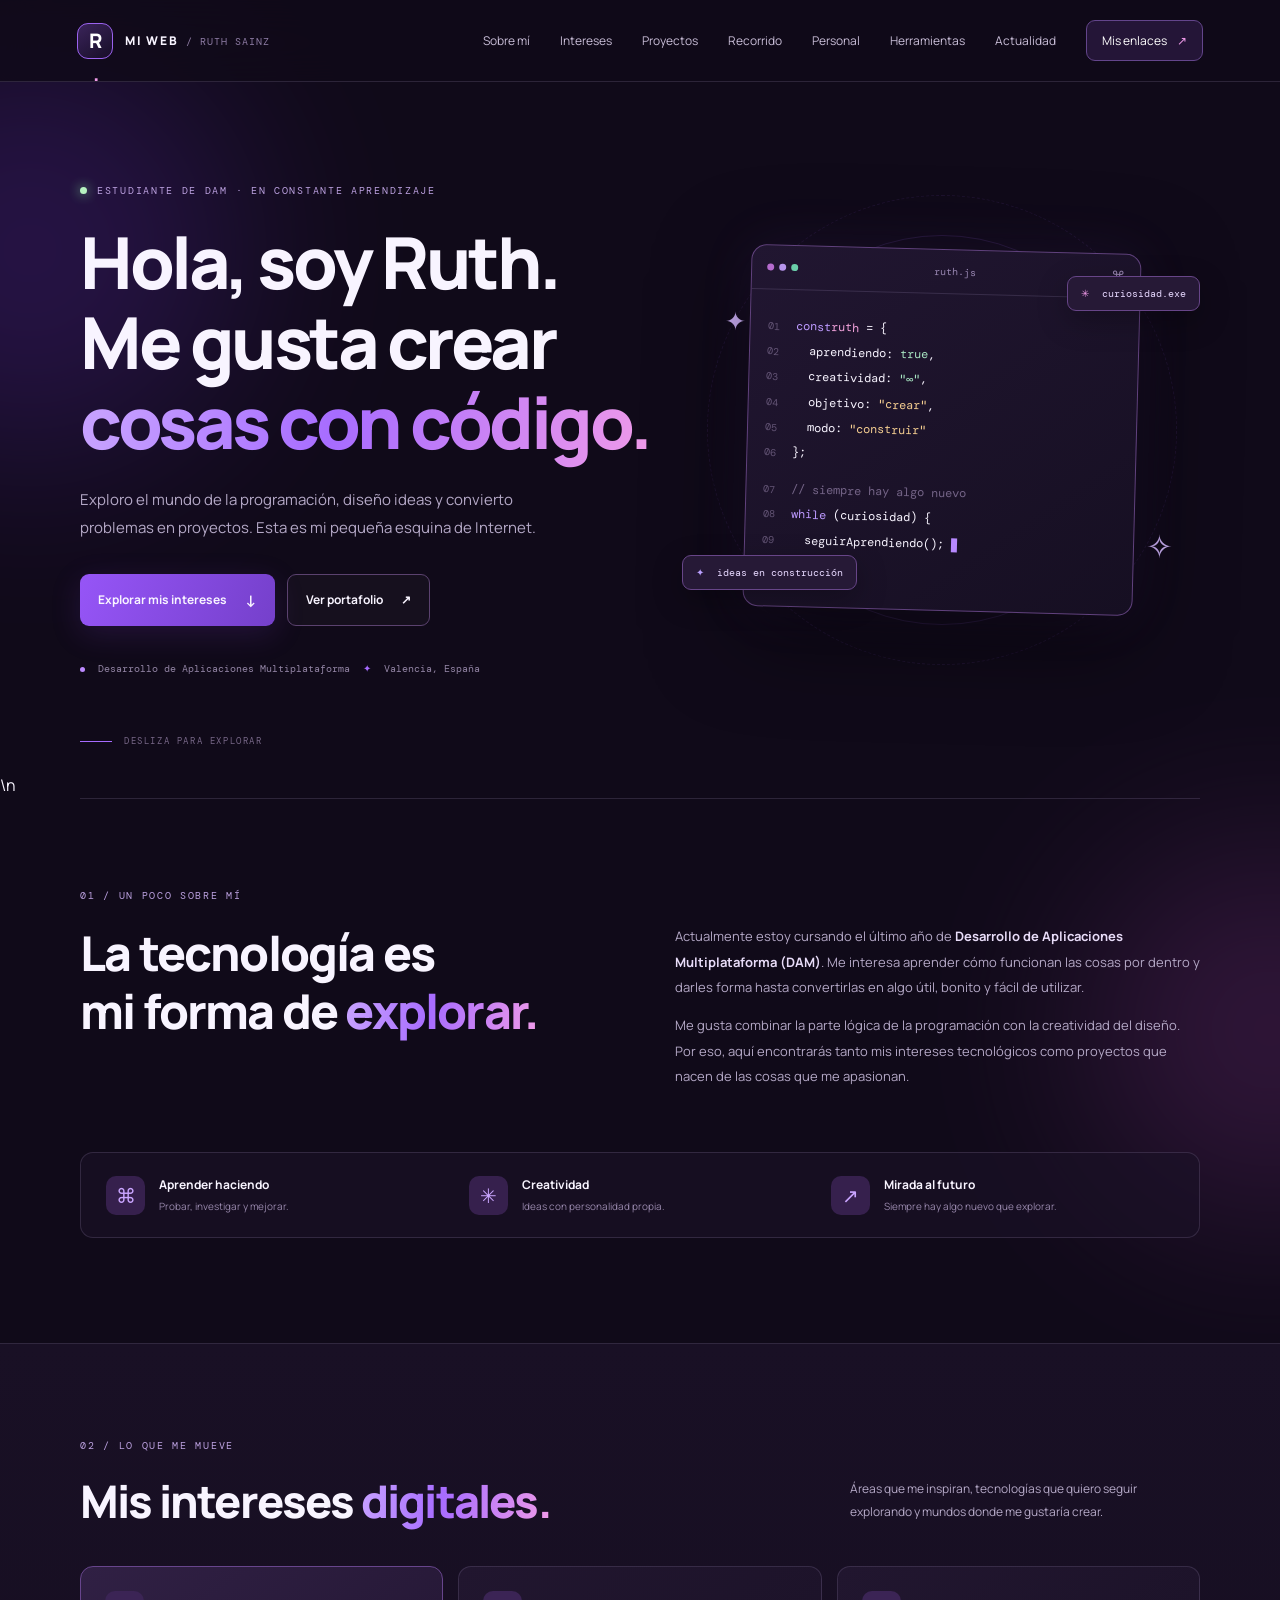
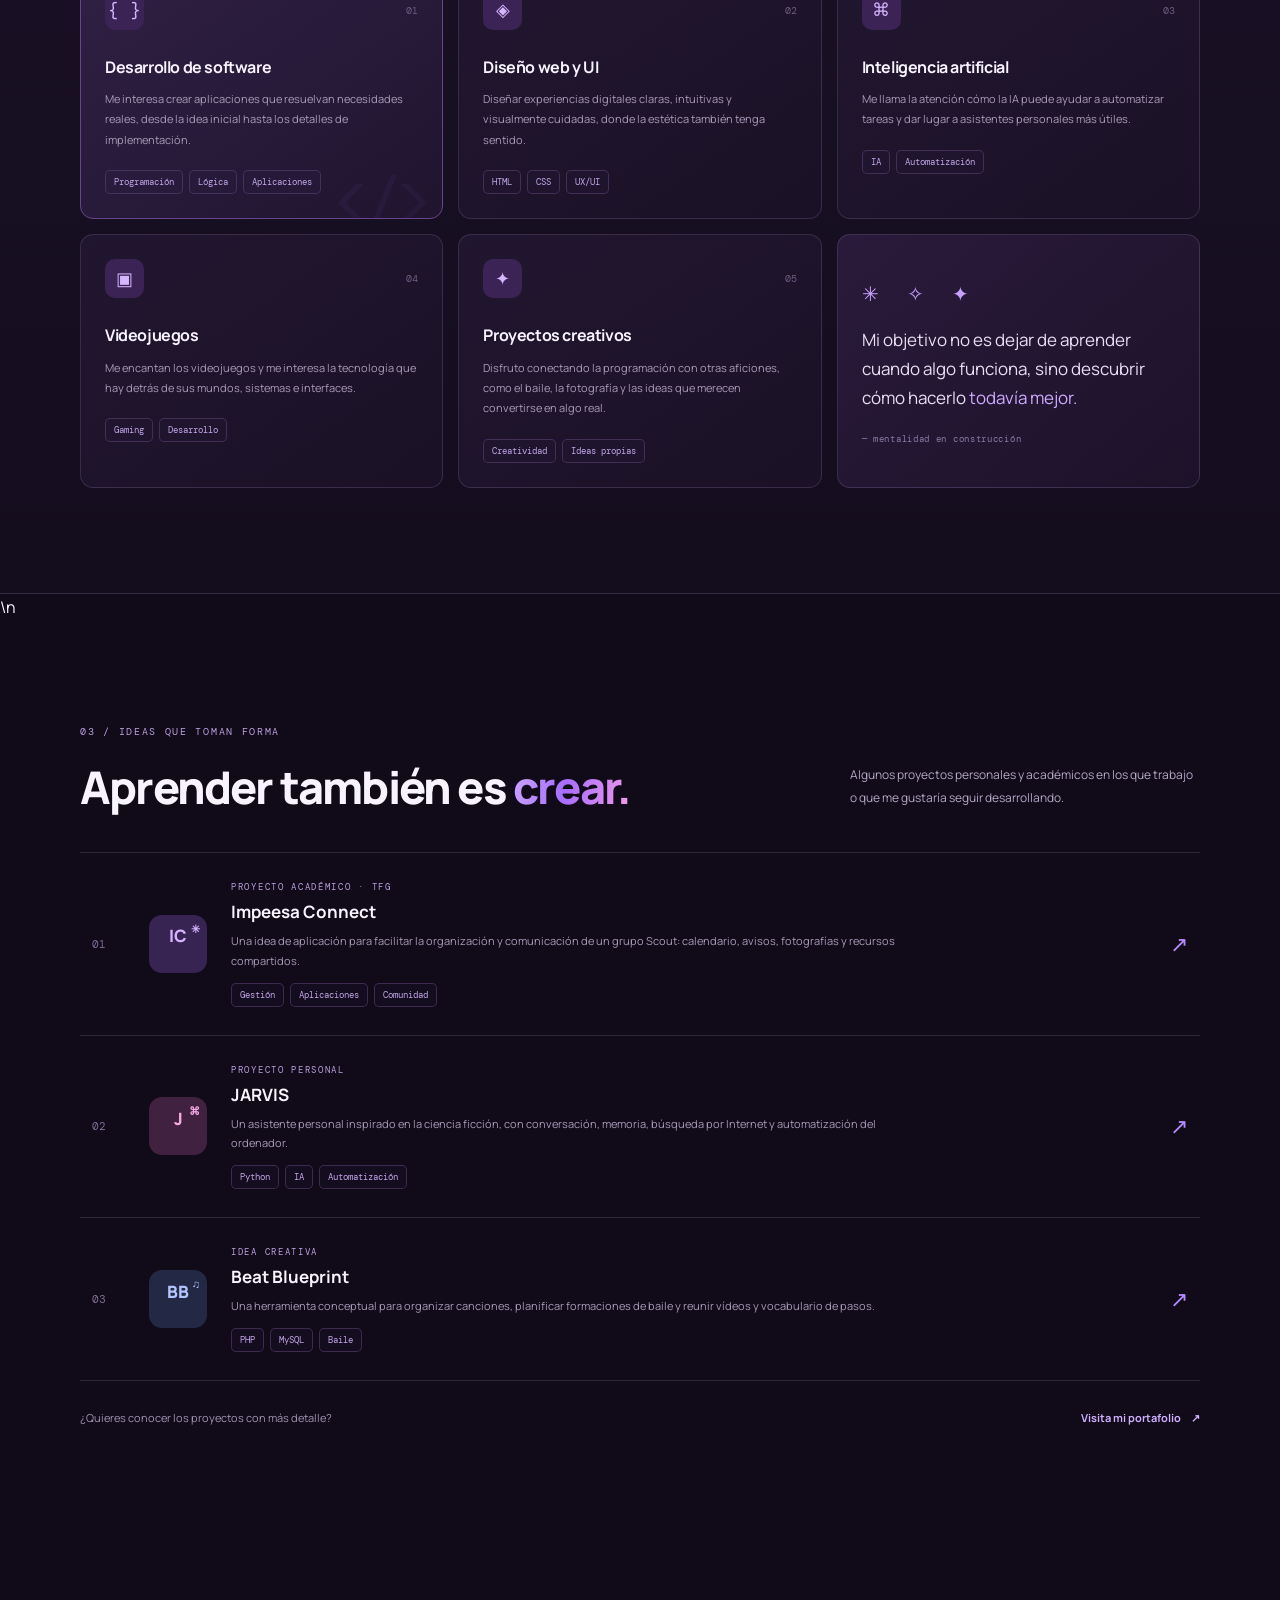
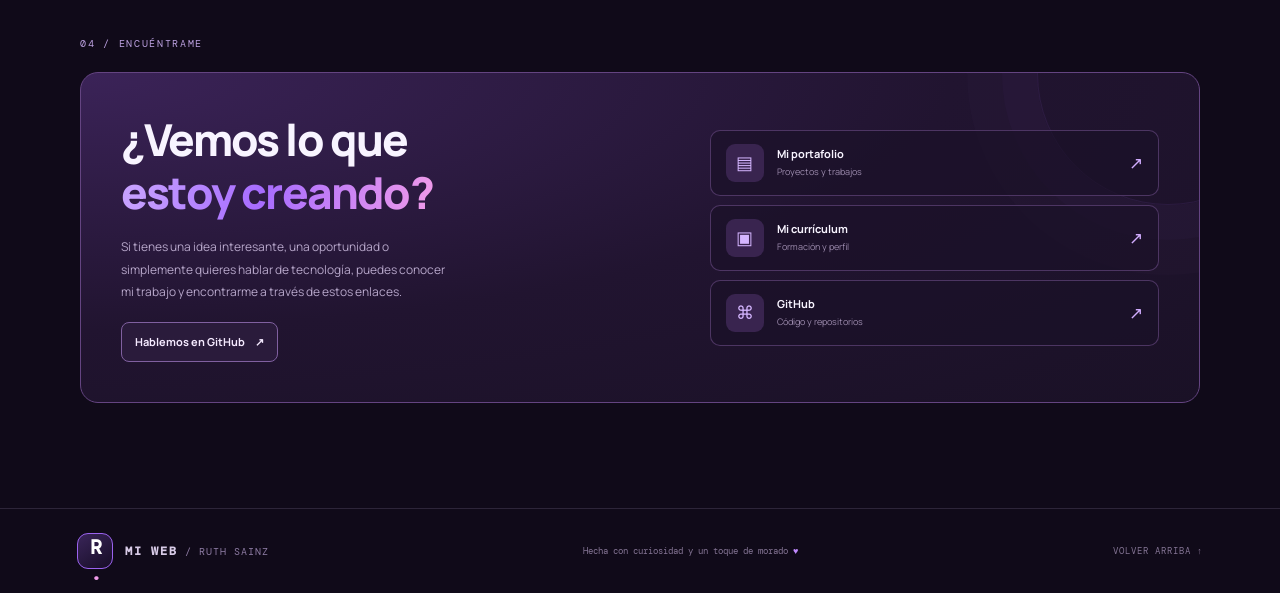
==== commit 4b9e0604: "actu" ====
--- a/index.html
+++ b/index.html
@@ -1,110 +1,373 @@
 <!DOCTYPE html>
-
 <html lang="es">
-<head>
-<meta charset="utf-8"/>
-<meta content="width=device-width, initial-scale=1.0" name="viewport"/>
-<meta content="#160d25" name="theme-color"/>
-<meta content="Soy Ruth, estudiante de Desarrollo de Aplicaciones Multiplataforma. Aquí comparto mis intereses en programación, tecnología y creatividad, además de mi recorrido y proyectos." name="description"/>
-<meta content="website" property="og:type"/>
-<meta content="Mi web | Ruth Sainz" property="og:title"/>
-<meta content="Programación, tecnología y creatividad. Conoce mis intereses, mi formación y lo que estoy aprendiendo." property="og:description"/>
-<meta content="https://rutsaisan.github.io/Mi-PaginaWeb/" property="og:url"/>
-<meta content="https://rutsaisan.github.io/Mi-PaginaWeb/img/og-preview.png" property="og:image"/>
-<meta content="1200" property="og:image:width"/>
-<meta content="630" property="og:image:height"/>
-<meta content="Mi web personal de Ruth Sainz, en tonos morados" property="og:image:alt"/>
-<meta content="summary_large_image" name="twitter:card"/>
-<meta content="Mi web | Ruth Sainz" name="twitter:title"/>
-<meta content="Programación, tecnología y creatividad." name="twitter:description"/>
-<meta content="https://rutsaisan.github.io/Mi-PaginaWeb/img/og-preview.png" name="twitter:image"/>
-<title>Mi web | Ruth Sainz</title>
-<link href="img/favicon.png" rel="icon" type="image/png"/>
-<link href="https://fonts.googleapis.com" rel="preconnect"/>
-<link crossorigin="" href="https://fonts.gstatic.com" rel="preconnect"/>
-<link href="https://fonts.googleapis.com/css2?family=DM+Mono:wght@400;500&amp;family=Manrope:wght@400;500;600;700;800&amp;display=swap" rel="stylesheet"/>
-<link href="styles.css" rel="stylesheet"/>
-</head>
-<body>
-<div class="ambient ambient-one"></div><div class="ambient ambient-two"></div>
-<header class="topbar">
-<a aria-label="Ir al inicio" class="brand" href="#inicio"><span class="brand-mark">R<span>.</span></span><span>MI WEB<span class="brand-sub"> / RUTH SAINZ</span></span></a>
-<button aria-controls="menu-principal" aria-expanded="false" aria-label="Abrir menú" class="menu-toggle" type="button">☰</button>
-<nav aria-label="Navegación principal" class="nav" id="menu-principal"><a href="index.html#sobre-mi">Sobre mí</a><a href="index.html#intereses">Intereses</a><a href="index.html#proyectos">Proyectos</a><a href="recorrido.html">Recorrido</a><a href="personal.html">Personal</a><a href="herramientas.html">Herramientas</a><a href="actualidad.html">Actualidad</a><a class="nav-cta" href="index.html#enlaces">Mis enlaces <span>↗</span></a></nav>
-</header>
-<main>
-<section class="hero section-wrap" id="inicio">
-<div class="hero-copy">
-<div class="eyebrow"><span class="status-dot"></span> ESTUDIANTE DE DAM · EN CONSTANTE APRENDIZAJE</div>
-<h1>Hola, soy Ruth.<br/>Me gusta crear<br/><span class="gradient-text">cosas con código.</span></h1>
-<p class="hero-lead">Exploro el mundo de la programación, diseño ideas y convierto problemas en proyectos. Esta es mi pequeña esquina de Internet.</p>
-<div class="hero-actions">
-<a class="button button-primary" href="#intereses">Explorar mis intereses <span>↓</span></a>
-<a class="button button-ghost" href="https://rutsaisan.github.io/Portafolio/" rel="noopener" target="_blank">Ver portafolio <span>↗</span></a>
-</div>
-<div class="hero-meta"><span><i></i> Desarrollo de Aplicaciones Multiplataforma</span><span class="meta-separator">✦</span><span>Valencia, España</span></div>
-</div>
-<div aria-label="Ilustración decorativa de código" class="hero-art">
-<div class="orbit orbit-a"></div><div class="orbit orbit-b"></div>
-<div class="floating-chip chip-top"><span class="chip-icon">✳</span> curiosidad.exe</div>
-<div class="code-window">
-<div class="window-bar"><div class="window-dots"><b></b><b></b><b></b></div><span>ruth.js</span><span class="window-lock">⌘</span></div>
-<div class="code-content">
-<div><span class="line-no">01</span><span class="code-purple">const</span> <span class="code-pink">ruth</span> = {</div>
-<div><span class="line-no">02</span>  aprendiendo: <span class="code-green">true</span>,</div>
-<div><span class="line-no">03</span>  creatividad: <span class="code-green">"∞"</span>,</div>
-<div><span class="line-no">04</span>  objetivo: <span class="code-yellow">"crear"</span>,</div>
-<div><span class="line-no">05</span>  modo: <span class="code-yellow">"construir"</span></div>
-<div><span class="line-no">06</span>};</div>
-<div class="code-spacer"></div>
-<div><span class="line-no">07</span><span class="code-muted">// siempre hay algo nuevo</span></div>
-<div><span class="line-no">08</span><span class="code-purple">while</span> (curiosidad) {</div>
-<div><span class="line-no">09</span>  seguirAprendiendo(); <span class="cursor"></span></div>
-<div><span class="line-no">10</span>}</div>
-</div>
-</div>
-<div class="floating-chip chip-bottom"><span class="pulse-icon">✦</span> ideas en construcción</div>
-<div class="hero-spark spark-one">✦</div><div class="hero-spark spark-two">✧</div>
-</div>
-<a class="scroll-hint" href="#sobre-mi"><span class="scroll-line"></span> DESLIZA PARA EXPLORAR</a>
-</section>
-
-\n    <section class="intro-section section-wrap reveal" id="sobre-mi">
-<div class="section-kicker">01 / UN POCO SOBRE MÍ</div>
-<div class="intro-grid">
-<h2>La tecnología es<br/>mi forma de <span class="gradient-text">explorar.</span></h2>
-<div class="intro-copy"><p>Actualmente estoy cursando el último año de <strong>Desarrollo de Aplicaciones Multiplataforma (DAM)</strong>. Me interesa aprender cómo funcionan las cosas por dentro y darles forma hasta convertirlas en algo útil, bonito y fácil de utilizar.</p><p>Me gusta combinar la parte lógica de la programación con la creatividad del diseño. Por eso, aquí encontrarás tanto mis intereses tecnológicos como proyectos que nacen de las cosas que me apasionan.</p></div>
-</div>
-<div class="value-strip"><div><span class="value-symbol">⌘</span><span><b>Aprender haciendo</b><small>Probar, investigar y mejorar.</small></span></div><div><span class="value-symbol">✳</span><span><b>Creatividad</b><small>Ideas con personalidad propia.</small></span></div><div><span class="value-symbol">↗</span><span><b>Mirada al futuro</b><small>Siempre hay algo nuevo que explorar.</small></span></div></div>
-</section>
-<section class="interests-section reveal" id="intereses">
-<div class="section-wrap">
-<div class="section-heading"><div><div class="section-kicker">02 / LO QUE ME MUEVE</div><h2>Mis intereses<span class="gradient-text"> digitales.</span></h2></div><p>Áreas que me inspiran, tecnologías que quiero seguir explorando y mundos donde me gustaría crear.</p></div>
-<div class="interest-grid">
-<article class="interest-card interest-featured"><div class="card-top"><span class="interest-icon">{ }</span><span class="card-index">01</span></div><h3>Desarrollo de software</h3><p>Me interesa crear aplicaciones que resuelvan necesidades reales, desde la idea inicial hasta los detalles de implementación.</p><div class="tag-row"><span>Programación</span><span>Lógica</span><span>Aplicaciones</span></div><div class="card-decoration">&lt;/&gt;</div></article>
-<article class="interest-card"><div class="card-top"><span class="interest-icon">◈</span><span class="card-index">02</span></div><h3>Diseño web y UI</h3><p>Diseñar experiencias digitales claras, intuitivas y visualmente cuidadas, donde la estética también tenga sentido.</p><div class="tag-row"><span>HTML</span><span>CSS</span><span>UX/UI</span></div></article>
-<article class="interest-card"><div class="card-top"><span class="interest-icon">⌘</span><span class="card-index">03</span></div><h3>Inteligencia artificial</h3><p>Me llama la atención cómo la IA puede ayudar a automatizar tareas y dar lugar a asistentes personales más útiles.</p><div class="tag-row"><span>IA</span><span>Automatización</span></div></article>
-<article class="interest-card"><div class="card-top"><span class="interest-icon">▣</span><span class="card-index">04</span></div><h3>Videojuegos</h3><p>Me encantan los videojuegos y me interesa la tecnología que hay detrás de sus mundos, sistemas e interfaces.</p><div class="tag-row"><span>Gaming</span><span>Desarrollo</span></div></article>
-<article class="interest-card"><div class="card-top"><span class="interest-icon">✦</span><span class="card-index">05</span></div><h3>Proyectos creativos</h3><p>Disfruto conectando la programación con otras aficiones, como el baile, la fotografía y las ideas que merecen convertirse en algo real.</p><div class="tag-row"><span>Creatividad</span><span>Ideas propias</span></div></article>
-<article class="interest-card interest-note"><div class="note-stars">✳ ✧ ✦</div><p>Mi objetivo no es dejar de aprender cuando algo funciona, sino descubrir cómo hacerlo <em>todavía mejor.</em></p><span class="note-signature">— mentalidad en construcción</span></article>
-</div>
-</div>
-</section>
-
-
-\n    <section class="projects-section section-wrap reveal" id="proyectos">
-<div class="section-heading"><div><div class="section-kicker">03 / IDEAS QUE TOMAN FORMA</div><h2>Aprender también es <span class="gradient-text">crear.</span></h2></div><p>Algunos proyectos personales y académicos en los que trabajo o que me gustaría seguir desarrollando.</p></div>
-<div class="project-list">
-<article class="project-row"><div class="project-number">01</div><div class="project-symbol symbol-purple">IC<span>✳</span></div><div class="project-info"><div class="project-label">PROYECTO ACADÉMICO · TFG</div><h3>Impeesa Connect</h3><p>Una idea de aplicación para facilitar la organización y comunicación de un grupo Scout: calendario, avisos, fotografías y recursos compartidos.</p><div class="tag-row"><span>Gestión</span><span>Aplicaciones</span><span>Comunidad</span></div></div><div class="project-arrow">↗</div></article>
-<article class="project-row"><div class="project-number">02</div><div class="project-symbol symbol-pink">J<span>⌘</span></div><div class="project-info"><div class="project-label">PROYECTO PERSONAL</div><h3>JARVIS</h3><p>Un asistente personal inspirado en la ciencia ficción, con conversación, memoria, búsqueda por Internet y automatización del ordenador.</p><div class="tag-row"><span>Python</span><span>IA</span><span>Automatización</span></div></div><div class="project-arrow">↗</div></article>
-<article class="project-row"><div class="project-number">03</div><div class="project-symbol symbol-blue">BB<span>♫</span></div><div class="project-info"><div class="project-label">IDEA CREATIVA</div><h3>Beat Blueprint</h3><p>Una herramienta conceptual para organizar canciones, planificar formaciones de baile y reunir vídeos y vocabulario de pasos.</p><div class="tag-row"><span>PHP</span><span>MySQL</span><span>Baile</span></div></div><div class="project-arrow">↗</div></article>
-</div>
-<div class="projects-footer"><span>¿Quieres conocer los proyectos con más detalle?</span><a class="text-link" href="https://rutsaisan.github.io/Portafolio/" rel="noopener" target="_blank">Visita mi portafolio <span>↗</span></a></div>
-</section>
-
-<section class="links-section section-wrap reveal" id="enlaces"><div class="section-kicker">04 / ENCUÉNTRAME</div><div class="links-panel"><div><h2>¿Vemos lo que<br/><span class="gradient-text">estoy creando?</span></h2><p>Si tienes una idea interesante, una oportunidad o simplemente quieres hablar de tecnología, puedes conocer mi trabajo y encontrarme a través de estos enlaces.</p><a class="contact-cta" href="https://github.com/rutsaisan" rel="noopener" target="_blank">Hablemos en GitHub <span>↗</span></a></div><div class="link-buttons"><a class="link-card" href="https://rutsaisan.github.io/Portafolio/" rel="noopener" target="_blank"><span class="link-card-icon">▤</span><span><b>Mi portafolio</b><small>Proyectos y trabajos</small></span><span class="link-out">↗</span></a><a class="link-card" href="https://rutsaisan.github.io/Curriculum/" rel="noopener" target="_blank"><span class="link-card-icon">▣</span><span><b>Mi currículum</b><small>Formación y perfil</small></span><span class="link-out">↗</span></a><a class="link-card" href="https://github.com/rutsaisan" rel="noopener" target="_blank"><span class="link-card-icon">⌘</span><span><b>GitHub</b><small>Código y repositorios</small></span><span class="link-out">↗</span></a></div></div></section>
-</main>
-<footer class="footer"><a class="brand" href="index.html#inicio"><span class="brand-mark">R<span>.</span></span><span>MI WEB<span class="brand-sub"> / RUTH SAINZ</span></span></a><span>Hecha con curiosidad y un toque de morado <span aria-hidden="true" class="footer-heart">♥</span></span><a class="back-top" href="index.html#inicio">VOLVER ARRIBA ↑</a></footer>
-<script src="script.js"></script>
-</body>
-</html>+    <head>
+        <meta charset="utf-8"/>
+        <meta content="width=device-width, initial-scale=1.0" name="viewport"/>
+        <meta content="#160d25" name="theme-color"/>
+        <meta content="Soy Ruth, estudiante de Desarrollo de Aplicaciones Multiplataforma. Aquí comparto mis intereses en programación, tecnología y creatividad, además de mi recorrido y proyectos." name="description"/>
+        <meta content="website" property="og:type"/>
+        <meta content="Mi web | Ruth Sainz" property="og:title"/>
+        <meta content="Programación, tecnología y creatividad. Conoce mis intereses, mi formación y lo que estoy aprendiendo." property="og:description"/>
+        <meta content="https://rutsaisan.github.io/Mi-PaginaWeb/" property="og:url"/>
+        <meta content="https://rutsaisan.github.io/Mi-PaginaWeb/img/og-preview.png" property="og:image"/>
+        <meta content="1200" property="og:image:width"/>
+        <meta content="630" property="og:image:height"/>
+        <meta content="Mi web personal de Ruth Sainz, en tonos morados" property="og:image:alt"/>
+        <meta content="summary_large_image" name="twitter:card"/>
+        <meta content="Mi web | Ruth Sainz" name="twitter:title"/>
+        <meta content="Programación, tecnología y creatividad." name="twitter:description"/>
+        <meta content="https://rutsaisan.github.io/Mi-PaginaWeb/img/og-preview.png" name="twitter:image"/>
+        <title>
+            Mi web | Ruth Sainz
+        </title>
+        <link href="img/favicon.png" rel="icon" type="image/png"/>
+        <link href="https://fonts.googleapis.com" rel="preconnect"/>
+        <link crossorigin="" href="https://fonts.gstatic.com" rel="preconnect"/>
+        <link href="https://fonts.googleapis.com/css2?family=DM+Mono:wght@400;500&amp;family=Manrope:wght@400;500;600;700;800&amp;display=swap" rel="stylesheet"/>
+        <link href="styles.css" rel="stylesheet"/>
+    </head>
+    <body>
+        <div class="ambient ambient-one">
+        </div>
+        <div class="ambient ambient-two">
+        </div>
+        <header class="topbar">
+            <a aria-label="Ir al inicio" class="brand" href="#inicio"><span class="brand-mark">R<span>.</span></span><span>MI WEB<span class="brand-sub"> / RUTH SAINZ</span></span></a><button aria-controls="menu-principal" aria-expanded="false" aria-label="Abrir menú" class="menu-toggle" type="button">☰</button>
+            <nav aria-label="Navegación principal" class="nav" id="menu-principal">
+                <a href="index.html#sobre-mi">Sobre mí</a><a href="index.html#intereses">Intereses</a><a href="index.html#proyectos">Proyectos</a><a href="recorrido.html">Recorrido</a><a href="personal.html">Personal</a><a href="herramientas.html">Herramientas</a><a href="actualidad.html">Actualidad</a><a class="nav-cta" href="index.html#enlaces">Mis enlaces <span>↗</span></a>
+            </nav>
+        </header>
+        <main>
+            <section class="hero section-wrap" id="inicio">
+                <div class="hero-copy">
+                    <div class="eyebrow">
+                        <span class="status-dot"></span> ESTUDIANTE DE DAM · EN CONSTANTE APRENDIZAJE
+                    </div>
+                    <h1>
+                        Hola, soy Ruth.<br/>Me gusta crear<br/><span class="gradient-text">cosas con código.</span>
+                    </h1>
+                    <p class="hero-lead">
+                        Exploro el mundo de la programación, diseño ideas y convierto problemas en proyectos. Esta es mi pequeña esquina de Internet.
+                    </p>
+                    <div class="hero-actions">
+                        <a class="button button-primary" href="#intereses">Explorar mis intereses <span>↓</span></a><a class="button button-ghost" href="https://rutsaisan.github.io/Portafolio/" rel="noopener" target="_blank">Ver portafolio <span>↗</span></a>
+                    </div>
+                    <div class="hero-meta">
+                        <span><i></i> Desarrollo de Aplicaciones Multiplataforma</span><span class="meta-separator">✦</span><span>Valencia, España</span>
+                    </div>
+                </div>
+                <div aria-label="Ilustración decorativa de código" class="hero-art">
+                    <div class="orbit orbit-a">
+                    </div>
+                    <div class="orbit orbit-b">
+                    </div>
+                    <div class="floating-chip chip-top">
+                        <span class="chip-icon">✳</span> curiosidad.exe
+                    </div>
+                    <div class="code-window">
+                        <div class="window-bar">
+                            <div class="window-dots">
+                                <b></b><b></b><b></b>
+                            </div>
+                            <span>ruth.js</span><span class="window-lock">⌘</span>
+                        </div>
+                        <div class="code-content">
+                            <div>
+                                <span class="line-no">01</span><span class="code-purple">const</span><span class="code-pink">ruth</span> = {
+                            </div>
+                            <div>
+                                <span class="line-no">02</span>  aprendiendo: <span class="code-green">true</span>,
+                            </div>
+                            <div>
+                                <span class="line-no">03</span>  creatividad: <span class="code-green">"∞"</span>,
+                            </div>
+                            <div>
+                                <span class="line-no">04</span>  objetivo: <span class="code-yellow">"crear"</span>,
+                            </div>
+                            <div>
+                                <span class="line-no">05</span>  modo: <span class="code-yellow">"construir"</span>
+                            </div>
+                            <div>
+                                <span class="line-no">06</span>};
+                            </div>
+                            <div class="code-spacer">
+                            </div>
+                            <div>
+                                <span class="line-no">07</span><span class="code-muted">// siempre hay algo nuevo</span>
+                            </div>
+                            <div>
+                                <span class="line-no">08</span><span class="code-purple">while</span> (curiosidad) {
+                            </div>
+                            <div>
+                                <span class="line-no">09</span>  seguirAprendiendo(); <span class="cursor"></span>
+                            </div>
+                            <div>
+                                <span class="line-no">10</span>}
+                            </div>
+                        </div>
+                    </div>
+                    <div class="floating-chip chip-bottom">
+                        <span class="pulse-icon">✦</span> ideas en construcción
+                    </div>
+                    <div class="hero-spark spark-one">
+                        ✦
+                    </div>
+                    <div class="hero-spark spark-two">
+                        ✧
+                    </div>
+                </div>
+                <a class="scroll-hint" href="#sobre-mi"><span class="scroll-line"></span> DESLIZA PARA EXPLORAR</a>
+            </section>
+            \n
+            <section class="intro-section section-wrap reveal" id="sobre-mi">
+                <div class="section-kicker">
+                    01 / UN POCO SOBRE MÍ
+                </div>
+                <div class="intro-grid">
+                    <h2>
+                        La tecnología es<br/>mi forma de <span class="gradient-text">explorar.</span>
+                    </h2>
+                    <div class="intro-copy">
+                        <p>
+                            Actualmente estoy cursando el último año de <strong>Desarrollo de Aplicaciones Multiplataforma (DAM)</strong>. Me interesa aprender cómo funcionan las cosas por dentro y darles forma hasta convertirlas en algo útil, bonito y fácil de utilizar.
+                        </p>
+                        <p>
+                            Me gusta combinar la parte lógica de la programación con la creatividad del diseño. Por eso, aquí encontrarás tanto mis intereses tecnológicos como proyectos que nacen de las cosas que me apasionan.
+                        </p>
+                    </div>
+                </div>
+                <div class="value-strip">
+                    <div>
+                        <span class="value-symbol">⌘</span><span><b>Aprender haciendo</b><small>Probar, investigar y mejorar.</small></span>
+                    </div>
+                    <div>
+                        <span class="value-symbol">✳</span><span><b>Creatividad</b><small>Ideas con personalidad propia.</small></span>
+                    </div>
+                    <div>
+                        <span class="value-symbol">↗</span><span><b>Mirada al futuro</b><small>Siempre hay algo nuevo que explorar.</small></span>
+                    </div>
+                </div>
+            </section>
+            <section class="interests-section reveal" id="intereses">
+                <div class="section-wrap">
+                    <div class="section-heading">
+                        <div>
+                            <div class="section-kicker">
+                                02 / LO QUE ME MUEVE
+                            </div>
+                            <h2>
+                                Mis intereses<span class="gradient-text"> digitales.</span>
+                            </h2>
+                        </div>
+                        <p>
+                            Áreas que me inspiran, tecnologías que quiero seguir explorando y mundos donde me gustaría crear.
+                        </p>
+                    </div>
+                    <div class="interest-grid">
+                        <article class="interest-card interest-featured">
+                            <div class="card-top">
+                                <span class="interest-icon">{ }</span><span class="card-index">01</span>
+                            </div>
+                            <h3>
+                                Desarrollo de software
+                            </h3>
+                            <p>
+                                Me interesa crear aplicaciones que resuelvan necesidades reales, desde la idea inicial hasta los detalles de implementación.
+                            </p>
+                            <div class="tag-row">
+                                <span>Programación</span><span>Lógica</span><span>Aplicaciones</span>
+                            </div>
+                            <div class="card-decoration">
+                                &lt;/&gt;
+                            </div>
+                        </article>
+                        <article class="interest-card">
+                            <div class="card-top">
+                                <span class="interest-icon">◈</span><span class="card-index">02</span>
+                            </div>
+                            <h3>
+                                Diseño web y UI
+                            </h3>
+                            <p>
+                                Diseñar experiencias digitales claras, intuitivas y visualmente cuidadas, donde la estética también tenga sentido.
+                            </p>
+                            <div class="tag-row">
+                                <span>HTML</span><span>CSS</span><span>UX/UI</span>
+                            </div>
+                        </article>
+                        <article class="interest-card">
+                            <div class="card-top">
+                                <span class="interest-icon">⌘</span><span class="card-index">03</span>
+                            </div>
+                            <h3>
+                                Inteligencia artificial
+                            </h3>
+                            <p>
+                                Me llama la atención cómo la IA puede ayudar a automatizar tareas y dar lugar a asistentes personales más útiles.
+                            </p>
+                            <div class="tag-row">
+                                <span>IA</span><span>Automatización</span>
+                            </div>
+                        </article>
+                        <article class="interest-card">
+                            <div class="card-top">
+                                <span class="interest-icon">▣</span><span class="card-index">04</span>
+                            </div>
+                            <h3>
+                                Videojuegos
+                            </h3>
+                            <p>
+                                Me encantan los videojuegos y me interesa la tecnología que hay detrás de sus mundos, sistemas e interfaces.
+                            </p>
+                            <div class="tag-row">
+                                <span>Gaming</span><span>Desarrollo</span>
+                            </div>
+                        </article>
+                        <article class="interest-card">
+                            <div class="card-top">
+                                <span class="interest-icon">✦</span><span class="card-index">05</span>
+                            </div>
+                            <h3>
+                                Proyectos creativos
+                            </h3>
+                            <p>
+                                Disfruto conectando la programación con otras aficiones, como el baile, la fotografía y las ideas que merecen convertirse en algo real.
+                            </p>
+                            <div class="tag-row">
+                                <span>Creatividad</span><span>Ideas propias</span>
+                            </div>
+                        </article>
+                        <article class="interest-card interest-note">
+                            <div class="note-stars">
+                                ✳ ✧ ✦
+                            </div>
+                            <p>
+                                Mi objetivo no es dejar de aprender cuando algo funciona, sino descubrir cómo hacerlo <em>todavía mejor.</em>
+                            </p>
+                            <span class="note-signature">— mentalidad en construcción</span>
+                        </article>
+                    </div>
+                </div>
+            </section>
+            \n
+            <section class="projects-section section-wrap reveal" id="proyectos">
+                <div class="section-heading">
+                    <div>
+                        <div class="section-kicker">
+                            03 / IDEAS QUE TOMAN FORMA
+                        </div>
+                        <h2>
+                            Aprender también es <span class="gradient-text">crear.</span>
+                        </h2>
+                    </div>
+                    <p>
+                        Algunos proyectos personales y académicos en los que trabajo o que me gustaría seguir desarrollando.
+                    </p>
+                </div>
+                <div class="project-list">
+                    <article class="project-row">
+                        <div class="project-number">
+                            01
+                        </div>
+                        <div class="project-symbol symbol-purple">
+                            IC<span>✳</span>
+                        </div>
+                        <div class="project-info">
+                            <div class="project-label">
+                                PROYECTO ACADÉMICO · TFG
+                            </div>
+                            <h3>
+                                Impeesa Connect
+                            </h3>
+                            <p>
+                                Una idea de aplicación para facilitar la organización y comunicación de un grupo Scout: calendario, avisos, fotografías y recursos compartidos.
+                            </p>
+                            <div class="tag-row">
+                                <span>Gestión</span><span>Aplicaciones</span><span>Comunidad</span>
+                            </div>
+                        </div>
+                        <div class="project-arrow">
+                            ↗
+                        </div>
+                    </article>
+                    <article class="project-row">
+                        <div class="project-number">
+                            02
+                        </div>
+                        <div class="project-symbol symbol-pink">
+                            J<span>⌘</span>
+                        </div>
+                        <div class="project-info">
+                            <div class="project-label">
+                                PROYECTO PERSONAL
+                            </div>
+                            <h3>
+                                JARVIS
+                            </h3>
+                            <p>
+                                Un asistente personal inspirado en la ciencia ficción, con conversación, memoria, búsqueda por Internet y automatización del ordenador.
+                            </p>
+                            <div class="tag-row">
+                                <span>Python</span><span>IA</span><span>Automatización</span>
+                            </div>
+                        </div>
+                        <div class="project-arrow">
+                            ↗
+                        </div>
+                    </article>
+                    <article class="project-row">
+                        <div class="project-number">
+                            03
+                        </div>
+                        <div class="project-symbol symbol-blue">
+                            BB<span>♫</span>
+                        </div>
+                        <div class="project-info">
+                            <div class="project-label">
+                                IDEA CREATIVA
+                            </div>
+                            <h3>
+                                Beat Blueprint
+                            </h3>
+                            <p>
+                                Una herramienta conceptual para organizar canciones, planificar formaciones de baile y reunir vídeos y vocabulario de pasos.
+                            </p>
+                            <div class="tag-row">
+                                <span>PHP</span><span>MySQL</span><span>Baile</span>
+                            </div>
+                        </div>
+                        <div class="project-arrow">
+                            ↗
+                        </div>
+                    </article>
+                </div>
+                <div class="projects-footer">
+                    <span>¿Quieres conocer los proyectos con más detalle?</span><a class="text-link" href="https://rutsaisan.github.io/Portafolio/" rel="noopener" target="_blank">Visita mi portafolio <span>↗</span></a>
+                </div>
+            </section>
+            <section class="links-section section-wrap reveal" id="enlaces">
+                <div class="section-kicker">
+                    04 / ENCUÉNTRAME
+                </div>
+                <div class="links-panel">
+                    <div>
+                        <h2>
+                            ¿Vemos lo que<br/><span class="gradient-text">estoy creando?</span>
+                        </h2>
+                        <p>
+                            Si tienes una idea interesante, una oportunidad o simplemente quieres hablar de tecnología, puedes conocer mi trabajo y encontrarme a través de estos enlaces.
+                        </p>
+                        <a class="contact-cta" href="https://github.com/rutsaisan" rel="noopener" target="_blank">Hablemos en GitHub <span>↗</span></a>
+                    </div>
+                    <div class="link-buttons">
+                        <a class="link-card" href="https://rutsaisan.github.io/Portafolio/" rel="noopener" target="_blank"><span class="link-card-icon">▤</span><span><b>Mi portafolio</b><small>Proyectos y trabajos</small></span><span class="link-out">↗</span></a><a class="link-card" href="https://rutsaisan.github.io/Curriculum/" rel="noopener" target="_blank"><span class="link-card-icon">▣</span><span><b>Mi currículum</b><small>Formación y perfil</small></span><span class="link-out">↗</span></a><a class="link-card" href="https://github.com/rutsaisan" rel="noopener" target="_blank"><span class="link-card-icon">⌘</span><span><b>GitHub</b><small>Código y repositorios</small></span><span class="link-out">↗</span></a>
+                    </div>
+                </div>
+            </section>
+        </main>
+        <footer class="footer">
+            <a class="brand" href="index.html#inicio"><span class="brand-mark">R<span>.</span></span><span>MI WEB<span class="brand-sub"> / RUTH SAINZ</span></span></a><span>Hecha con curiosidad y un toque de morado <span aria-hidden="true" class="footer-heart">♥</span></span><a class="back-top" href="index.html#inicio">VOLVER ARRIBA ↑</a>
+        </footer>
+        <script src="script.js"></script>
+    </body>
+</html>
--- a/styles.css
+++ b/styles.css
@@ -1,94 +1,1896 @@
- :root{--bg:#100a19;--panel:#1a1127;--panel2:#211532;--purple:#a66bff;--purple2:#7c3aed;--pink:#f09be9;--text:#f8f4ff;--muted:#b4a8c6;--line:rgba(220,196,255,.14);--mono:"DM Mono",monospace;--sans:"Manrope",sans-serif}
-*{box-sizing:border-box}html{scroll-behavior:smooth;scroll-padding-top:95px}body{margin:0;background:var(--bg);color:var(--text);font-family:var(--sans);line-height:1.65;overflow-x:clip}a{color:inherit;text-decoration:none}button{font:inherit}.ambient{position:absolute;pointer-events:none;filter:blur(95px);opacity:.19;border-radius:50%;z-index:-1}.ambient-one{width:420px;height:420px;background:#853bff;top:40px;left:-180px}.ambient-two{width:360px;height:360px;background:#c04bc7;top:850px;right:-170px}.topbar{height:82px;padding:0 max(6vw,24px);display:flex;align-items:center;justify-content:space-between;border-bottom:1px solid var(--line);position:sticky;top:0;z-index:20;background:rgba(16,10,25,.82);backdrop-filter:blur(18px)}.brand{display:flex;align-items:center;gap:12px;font-size:12px;letter-spacing:1.8px;font-weight:800}.brand-mark{display:grid;place-items:center;width:36px;height:36px;border:1px solid #9b62ef;border-radius:11px;color:#fff;font-size:20px;letter-spacing:-2px;background:linear-gradient(145deg,rgba(166,107,255,.28),rgba(124,58,237,.06))}.brand-mark span{color:var(--pink)}.brand-sub{color:#8e7ca4;font-family:var(--mono);font-weight:400;font-size:10px;letter-spacing:1px}.nav{display:flex;align-items:center;gap:30px;font-size:12px;color:#c9bed8}.nav a:not(.nav-cta):hover{color:#fff}.nav-cta{padding:10px 15px;border:1px solid #63458b;border-radius:9px;color:#fff;background:#241537}.nav-cta span{color:var(--pink);margin-left:8px}.menu-toggle{display:none;background:none;border:0;color:white;font-size:23px}.section-wrap{width:min(1120px,88%);margin-inline:auto}.hero{min-height:690px;padding:100px 0 95px;display:grid;grid-template-columns:1.08fr .92fr;align-items:center;position:relative}.eyebrow,.section-kicker,.project-label,.timeline-date{font:10px var(--mono);letter-spacing:1.7px;color:#bba0df}.eyebrow{display:flex;align-items:center;gap:10px}.status-dot,.timeline-status i{width:7px;height:7px;background:#b6f3c0;border-radius:50%;box-shadow:0 0 12px #83e69b}.hero h1{font-size:clamp(43px,5.6vw,72px);letter-spacing:-3.5px;line-height:1.12;margin:25px 0 23px;font-weight:800}.gradient-text{background:linear-gradient(100deg,#c6a0ff 5%,#a76cff 45%,#f09be9 100%);-webkit-background-clip:text;background-clip:text;color:transparent}.hero-lead{color:var(--muted);max-width:490px;font-size:15px;line-height:1.9}.hero-actions{display:flex;gap:12px;flex-wrap:wrap;margin-top:31px}.button{display:inline-flex;align-items:center;justify-content:center;gap:18px;padding:13px 18px;border-radius:9px;font-size:12px;font-weight:700;transition:.2s transform,.2s background}.button:hover,.link-card:hover{transform:translateY(-3px)}.button-primary{background:linear-gradient(110deg,#9655f7,#7540cb);box-shadow:0 8px 30px #7139bc33}.button-primary span{font-size:16px}.button-ghost{border:1px solid #5b426f;background:rgba(255,255,255,.025)}.button-ghost:hover{background:#261735}.hero-meta{display:flex;align-items:center;gap:13px;margin-top:36px;color:#9385a5;font:10px var(--mono);flex-wrap:wrap}.hero-meta i{display:inline-block;width:5px;height:5px;border-radius:50%;background:#bd8aff;margin-right:7px}.meta-separator{color:#a66bff}.hero-art{position:relative;min-height:430px;display:grid;place-items:center}.code-window{position:relative;width:min(390px,100%);background:linear-gradient(145deg,#211631,#160f22);border:1px solid #61427e;border-radius:15px;overflow:hidden;box-shadow:0 25px 90px #0008,0 0 55px #a05bff18;transform:rotate(1.5deg);z-index:2}.window-bar{height:44px;display:flex;align-items:center;justify-content:space-between;padding:0 15px;border-bottom:1px solid var(--line);font:10px var(--mono);color:#9886b1}.window-dots{display:flex;gap:5px}.window-dots b{width:7px;height:7px;border-radius:50%;background:#b56bce}.window-dots b:nth-child(2){background:#b795ed}.window-dots b:nth-child(3){background:#6bceaa}.window-lock{font-size:14px}.code-content{padding:24px 17px 28px;font:12px/2.1 var(--mono);white-space:nowrap}.line-no{display:inline-block;width:28px;color:#645576;font-size:10px}.code-purple{color:#bd9aff}.code-pink{color:#f3a3dc}.code-green{color:#a9e7c3}.code-yellow{color:#f5ce91}.code-muted{color:#746487}.code-spacer{height:12px}.cursor{display:inline-block;width:6px;height:14px;background:#b789ff;vertical-align:middle;animation:blink 1s steps(2,start) infinite}@keyframes blink{to{visibility:hidden}}.orbit{position:absolute;border:1px solid #a56bff25;border-radius:50%;width:390px;height:390px}.orbit-b{width:470px;height:470px;border-style:dashed;opacity:.65}.floating-chip{position:absolute;z-index:3;padding:10px 13px;background:#261936;border:1px solid #674588;border-radius:9px;box-shadow:0 10px 30px #0004;font:10px var(--mono);color:#e7d8ff}.chip-top{top:61px;right:0}.chip-bottom{bottom:55px;left:-3px}.chip-icon{color:#f09be9;margin-right:7px}.pulse-icon{color:#bba0ff;margin-right:7px}.hero-spark{position:absolute;color:#d5b9ff}.spark-one{top:85px;left:40px;font-size:25px}.spark-two{bottom:72px;right:27px;font-size:32px}.scroll-hint{position:absolute;bottom:25px;left:0;display:flex;align-items:center;gap:12px;color:#776787;font:9px var(--mono);letter-spacing:1.6px}.scroll-line{width:32px;height:1px;background:#a66bff}.intro-section{padding:90px 0 105px;border-top:1px solid var(--line)}.section-kicker{margin-bottom:22px}.intro-grid{display:grid;grid-template-columns:1fr 1fr;gap:70px;align-items:start}.intro-grid h2,.section-heading h2,.learning-grid h2,.links-panel h2{font-size:clamp(31px,4vw,48px);letter-spacing:-1.8px;line-height:1.2;margin:0;font-weight:800}.intro-copy{color:var(--muted);font-size:13px;line-height:1.95}.intro-copy p{margin:0 0 13px}.intro-copy strong{color:#e8dcf8}.value-strip{margin-top:50px;border:1px solid var(--line);background:#1b1227a6;border-radius:13px;padding:22px 25px;display:grid;grid-template-columns:repeat(3,1fr);gap:20px}.value-strip>div{display:flex;align-items:center;gap:14px}.value-symbol{display:grid;place-items:center;width:39px;height:39px;border-radius:10px;background:#36204d;color:#caa5ff;font-size:20px}.value-strip b,.value-strip small{display:block}.value-strip b{font-size:12px}.value-strip small{color:#9888ac;font-size:10px;margin-top:3px}.interests-section{padding:95px 0 105px;background:linear-gradient(180deg,#191025 0%,#140d1e 100%);border-block:1px solid var(--line)}.section-heading{display:flex;justify-content:space-between;align-items:end;gap:40px;margin-bottom:38px}.section-heading h2{font-size:clamp(31px,4vw,45px)}.section-heading>p{max-width:350px;color:var(--muted);font-size:12px;line-height:1.9;margin:0 0 4px}.interest-grid{display:grid;grid-template-columns:repeat(3,1fr);gap:15px}.interest-card{position:relative;min-height:240px;padding:24px;background:linear-gradient(145deg,#21162f,#1a1126);border:1px solid var(--line);border-radius:13px;overflow:hidden;transition:transform .2s,border-color .2s}.interest-card:hover{transform:translateY(-4px);border-color:#8255ac}.interest-featured{background:linear-gradient(145deg,#302044,#20142f);border-color:#67458c}.card-top{display:flex;justify-content:space-between;align-items:center;margin-bottom:24px}.interest-icon{display:grid;place-items:center;width:39px;height:39px;border-radius:10px;background:#3b2455;color:#d6b5ff;font:18px var(--mono)}.card-index{font:10px var(--mono);color:#6f5c82}.interest-card h3{font-size:16px;margin:0 0 9px;letter-spacing:-.4px}.interest-card p{font-size:11px;color:#aa9bb9;line-height:1.85;margin:0 0 20px;max-width:330px}.tag-row{display:flex;gap:6px;flex-wrap:wrap}.tag-row span{font:9px var(--mono);color:#c3a6e8;border:1px solid #61477b88;background:#3a24501c;padding:5px 8px;border-radius:5px}.card-decoration{position:absolute;right:18px;bottom:-30px;font:68px var(--mono);color:#b27aff0d;letter-spacing:-10px}.interest-note{background:linear-gradient(140deg,#2a1a3b,#1c1229);display:flex;flex-direction:column;justify-content:center}.note-stars{color:#c5a0ff;letter-spacing:12px;font-size:20px;margin-bottom:16px}.interest-note p{font-size:17px;line-height:1.7;color:#e8dff4;margin-bottom:20px}.interest-note em{color:#d0aaff;font-style:normal}.note-signature{font:9px var(--mono);letter-spacing:.7px;color:#8d79a5}.projects-section{padding:105px 0}.project-list{border-top:1px solid var(--line)}.project-row{display:grid;grid-template-columns:35px 60px 1fr 30px;align-items:center;gap:22px;padding:28px 12px;border-bottom:1px solid var(--line);transition:background .2s}.project-row:hover{background:#ffffff04}.project-number{font:11px var(--mono);color:#806d96}.project-symbol{width:58px;height:58px;border-radius:13px;display:grid;place-items:center;font-weight:800;font-size:17px;position:relative}.project-symbol span{font-size:11px;position:absolute;right:7px;top:5px}.symbol-purple{background:#382452;color:#d4b4ff}.symbol-pink{background:#40213f;color:#f5a9e3}.symbol-blue{background:#232944;color:#b4c4ff}.project-label{font-size:9px;margin-bottom:5px}.project-info h3{font-size:17px;margin:0 0 5px}.project-info p{max-width:700px;font-size:11px;color:#a99bb8;margin:0 0 12px;line-height:1.8}.project-arrow{color:#b68aff;font-size:22px;text-align:right}.projects-footer{display:flex;justify-content:space-between;gap:15px;align-items:center;margin-top:28px;color:#a294b3;font-size:11px}.text-link{color:#d1afff;font-weight:700}.text-link span{margin-left:8px}.learning-section{padding:95px 0;background:linear-gradient(115deg,#1c122a,#160e20 60%,#21132d);border-block:1px solid var(--line)}.learning-grid{display:grid;grid-template-columns:1fr .8fr;gap:110px}.learning-grid h2{font-size:clamp(35px,4vw,49px)}.learning-lead{max-width:410px;color:var(--muted);font-size:12px;line-height:1.9;margin:22px 0 25px}.timeline{border-left:1px solid #62477a;padding-left:28px;margin:7px 0}.timeline-item{position:relative;padding:0 0 31px}.timeline-item:last-child{padding-bottom:0}.timeline-point{position:absolute;left:-34px;top:2px;width:11px;height:11px;border-radius:50%;border:2px solid #8d5fbd;background:#1a1127}.timeline-item.active .timeline-point{background:#b48aff;box-shadow:0 0 15px #a66bff99}.timeline-date{font-size:9px}.timeline-item h3{font-size:14px;margin:8px 0 5px}.timeline-item p{font-size:11px;color:#a99bb8;line-height:1.8;margin:0;max-width:350px}.timeline-status{display:inline-flex;align-items:center;gap:7px;font:9px var(--mono);color:#a8e6b9;margin-top:10px}.timeline-status i{width:5px;height:5px}.links-section{padding:105px 0}.links-panel{display:grid;grid-template-columns:1fr .85fr;gap:60px;align-items:center;padding:40px;background:radial-gradient(ellipse at top left,#3b2358 0%,#211430 55%,#1a1126 100%);border:1px solid #644481;border-radius:18px;position:relative;overflow:hidden}.links-panel:after{content:"";position:absolute;width:260px;height:260px;border:1px solid #a66bff18;border-radius:50%;right:-100px;top:-130px;box-shadow:0 0 0 35px #a66bff06,0 0 0 70px #a66bff04;pointer-events:none}.links-panel h2{font-size:clamp(32px,4vw,44px)}.links-panel p{font-size:12px;color:#b6a6c9;max-width:330px;line-height:1.9;margin:17px 0 0}.link-buttons{display:grid;gap:9px;z-index:1}.link-card{display:flex;align-items:center;gap:13px;padding:13px 15px;border:1px solid #6a4a84a3;background:#1a1128a8;border-radius:10px;transition:.2s transform,.2s border-color}.link-card:hover{border-color:#ba8aff}.link-card-icon{display:grid;place-items:center;width:38px;height:38px;background:#39244f;border-radius:9px;color:#d5b6ff;font-size:18px}.link-card b,.link-card small{display:block}.link-card b{font-size:11px}.link-card small{font-size:9px;color:#9c8bad;margin-top:2px}.link-out{margin-left:auto;color:#d2adff;font-size:17px}.footer{padding:24px max(6vw,24px);border-top:1px solid var(--line);display:flex;justify-content:space-between;align-items:center;gap:20px;color:#847494;font:9px var(--mono)}.footer .brand{color:#d8cbe7}.footer-heart{color:#c18aff}.back-top{letter-spacing:1px}.back-top:hover{color:#d5b6ff}
-@media(max-width:850px){.nav{gap:15px}.hero{grid-template-columns:1fr 0.85fr;gap:20px}.hero h1{font-size:clamp(42px,6vw,59px)}.hero-art{transform:scale(.9)}.interest-grid{grid-template-columns:repeat(2,1fr)}.learning-grid{gap:55px}.links-panel{gap:30px;padding:30px}.section-heading{align-items:start;flex-direction:column;gap:15px}.section-heading>p{max-width:500px}}
-@media(max-width:650px){.topbar{height:70px}.menu-toggle{display:block}.nav{display:none;position:absolute;top:69px;left:0;right:0;padding:18px 6%;background:#170f22;border-bottom:1px solid var(--line);flex-direction:column;align-items:stretch;gap:0}.nav.open{display:flex}.nav a{padding:12px 0}.nav .nav-cta{padding:12px;margin-top:8px;text-align:center}.hero{display:flex;flex-direction:column;align-items:stretch;padding-top:65px;padding-bottom:90px;gap:15px}.hero h1{font-size:clamp(42px,11vw,62px);letter-spacing:-2.7px}.hero-lead{font-size:13px}.hero-art{min-height:380px;transform:none;margin-top:5px}.code-window{width:min(390px,94%)}.orbit{width:300px;height:300px}.orbit-b{width:350px;height:350px}.chip-top{right:0;top:25px}.chip-bottom{bottom:25px;left:0}.scroll-hint{bottom:20px}.intro-section,.interests-section,.projects-section,.learning-section,.links-section{padding:70px 0}.intro-grid,.learning-grid,.links-panel{grid-template-columns:1fr;gap:25px}.intro-grid{gap:20px}.intro-grid h2,.section-heading h2{font-size:36px}.value-strip{grid-template-columns:1fr;gap:17px;padding:20px}.interest-grid{grid-template-columns:1fr}.interest-card{min-height:205px}.project-row{grid-template-columns:22px 48px 1fr 18px;gap:11px;padding:22px 0}.project-symbol{width:46px;height:46px;font-size:14px}.project-info h3{font-size:15px}.project-info p{font-size:10px}.project-label{font-size:8px;letter-spacing:1px}.projects-footer{align-items:flex-start;flex-direction:column}.links-panel{padding:26px 21px}.links-panel h2{font-size:37px}.footer{flex-wrap:wrap;justify-content:center;text-align:center}.footer>span{order:3;width:100%}.brand{font-size:10px}.brand-sub{font-size:8px}}
-@media(max-width:380px){.hero-actions{flex-direction:column;align-items:stretch}.hero-meta{font-size:9px}.code-content{font-size:10px;padding-inline:10px}.line-no{width:23px}.project-row{grid-template-columns:18px 42px 1fr 14px;gap:8px}.project-symbol{width:40px;height:40px}.project-info p{line-height:1.6}.tag-row span{font-size:8px}}
-@media(prefers-reduced-motion:reduce){html{scroll-behavior:auto}*,*:before,*:after{animation-duration:.01ms!important;animation-iteration-count:1!important;transition-duration:.01ms!important}}
-
-
+:root {
+    --bg:#100a19;
+    --panel:#1a1127;
+    --panel2:#211532;
+    --purple:#a66bff;
+    --purple2:#7c3aed;
+    --pink:#f09be9;
+    --text:#f8f4ff;
+    --muted:#b4a8c6;
+    --line:rgba(220,196,255,.14);
+    --mono:"DM Mono",monospace;
+    --sans:"Manrope",sans-serif
+}
+* {
+    box-sizing:border-box
+}
+html {
+    scroll-behavior:smooth;
+    scroll-padding-top:95px
+}
+body {
+    margin:0;
+    background:var(--bg);
+    color:var(--text);
+    font-family:var(--sans);
+    line-height:1.65;
+    overflow-x:clip
+}
+a {
+    color:inherit;
+    text-decoration:none
+}
+button {
+    font:inherit
+}
+.ambient {
+    position:absolute;
+    pointer-events:none;
+    filter:blur(95px);
+    opacity:.19;
+    border-radius:50%;
+    z-index:-1
+}
+.ambient-one {
+    width:420px;
+    height:420px;
+    background:#853bff;
+    top:40px;
+    left:-180px
+}
+.ambient-two {
+    width:360px;
+    height:360px;
+    background:#c04bc7;
+    top:850px;
+    right:-170px
+}
+.topbar {
+    height:82px;
+    padding:0 max(6vw,24px);
+    display:flex;
+    align-items:center;
+    justify-content:space-between;
+    border-bottom:1px solid var(--line);
+    position:sticky;
+    top:0;
+    z-index:20;
+    background:rgba(16,10,25,.82);
+    backdrop-filter:blur(18px)
+}
+.brand {
+    display:flex;
+    align-items:center;
+    gap:12px;
+    font-size:12px;
+    letter-spacing:1.8px;
+    font-weight:800
+}
+.brand-mark {
+    display:grid;
+    place-items:center;
+    width:36px;
+    height:36px;
+    border:1px solid #9b62ef;
+    border-radius:11px;
+    color:#fff;
+    font-size:20px;
+    letter-spacing:-2px;
+    background:linear-gradient(145deg,rgba(166,107,255,.28),rgba(124,58,237,.06))
+}
+.brand-mark span {
+    color:var(--pink)
+}
+.brand-sub {
+    color:#8e7ca4;
+    font-family:var(--mono);
+    font-weight:400;
+    font-size:10px;
+    letter-spacing:1px
+}
+.nav {
+    display:flex;
+    align-items:center;
+    gap:30px;
+    font-size:12px;
+    color:#c9bed8
+}
+.nav a:not(.nav-cta):hover {
+    color:#fff
+}
+.nav-cta {
+    padding:10px 15px;
+    border:1px solid #63458b;
+    border-radius:9px;
+    color:#fff;
+    background:#241537
+}
+.nav-cta span {
+    color:var(--pink);
+    margin-left:8px
+}
+.menu-toggle {
+    display:none;
+    background:none;
+    border:0;
+    color:white;
+    font-size:23px
+}
+.section-wrap {
+    width:min(1120px,88%);
+    margin-inline:auto
+}
+.hero {
+    min-height:690px;
+    padding:100px 0 95px;
+    display:grid;
+    grid-template-columns:1.08fr .92fr;
+    align-items:center;
+    position:relative
+}
+.eyebrow,.section-kicker,.project-label,.timeline-date {
+    font:10px var(--mono);
+    letter-spacing:1.7px;
+    color:#bba0df
+}
+.eyebrow {
+    display:flex;
+    align-items:center;
+    gap:10px
+}
+.status-dot,.timeline-status i {
+    width:7px;
+    height:7px;
+    background:#b6f3c0;
+    border-radius:50%;
+    box-shadow:0 0 12px #83e69b
+}
+.hero h1 {
+    font-size:clamp(43px,5.6vw,72px);
+    letter-spacing:-3.5px;
+    line-height:1.12;
+    margin:25px 0 23px;
+    font-weight:800
+}
+.gradient-text {
+    background:linear-gradient(100deg,#c6a0ff 5%,#a76cff 45%,#f09be9 100%);
+    -webkit-background-clip:text;
+    background-clip:text;
+    color:transparent
+}
+.hero-lead {
+    color:var(--muted);
+    max-width:490px;
+    font-size:15px;
+    line-height:1.9
+}
+.hero-actions {
+    display:flex;
+    gap:12px;
+    flex-wrap:wrap;
+    margin-top:31px
+}
+.button {
+    display:inline-flex;
+    align-items:center;
+    justify-content:center;
+    gap:18px;
+    padding:13px 18px;
+    border-radius:9px;
+    font-size:12px;
+    font-weight:700;
+    transition:.2s transform,.2s background
+}
+.button:hover,.link-card:hover {
+    transform:translateY(-3px)
+}
+.button-primary {
+    background:linear-gradient(110deg,#9655f7,#7540cb);
+    box-shadow:0 8px 30px #7139bc33
+}
+.button-primary span {
+    font-size:16px
+}
+.button-ghost {
+    border:1px solid #5b426f;
+    background:rgba(255,255,255,.025)
+}
+.button-ghost:hover {
+    background:#261735
+}
+.hero-meta {
+    display:flex;
+    align-items:center;
+    gap:13px;
+    margin-top:36px;
+    color:#9385a5;
+    font:10px var(--mono);
+    flex-wrap:wrap
+}
+.hero-meta i {
+    display:inline-block;
+    width:5px;
+    height:5px;
+    border-radius:50%;
+    background:#bd8aff;
+    margin-right:7px
+}
+.meta-separator {
+    color:#a66bff
+}
+.hero-art {
+    position:relative;
+    min-height:430px;
+    display:grid;
+    place-items:center
+}
+.code-window {
+    position:relative;
+    width:min(390px,100%);
+    background:linear-gradient(145deg,#211631,#160f22);
+    border:1px solid #61427e;
+    border-radius:15px;
+    overflow:hidden;
+    box-shadow:0 25px 90px #0008,0 0 55px #a05bff18;
+    transform:rotate(1.5deg);
+    z-index:2
+}
+.window-bar {
+    height:44px;
+    display:flex;
+    align-items:center;
+    justify-content:space-between;
+    padding:0 15px;
+    border-bottom:1px solid var(--line);
+    font:10px var(--mono);
+    color:#9886b1
+}
+.window-dots {
+    display:flex;
+    gap:5px
+}
+.window-dots b {
+    width:7px;
+    height:7px;
+    border-radius:50%;
+    background:#b56bce
+}
+.window-dots b:nth-child(2) {
+    background:#b795ed
+}
+.window-dots b:nth-child(3) {
+    background:#6bceaa
+}
+.window-lock {
+    font-size:14px
+}
+.code-content {
+    padding:24px 17px 28px;
+    font:12px/2.1 var(--mono);
+    white-space:nowrap
+}
+.line-no {
+    display:inline-block;
+    width:28px;
+    color:#645576;
+    font-size:10px
+}
+.code-purple {
+    color:#bd9aff
+}
+.code-pink {
+    color:#f3a3dc
+}
+.code-green {
+    color:#a9e7c3
+}
+.code-yellow {
+    color:#f5ce91
+}
+.code-muted {
+    color:#746487
+}
+.code-spacer {
+    height:12px
+}
+.cursor {
+    display:inline-block;
+    width:6px;
+    height:14px;
+    background:#b789ff;
+    vertical-align:middle;
+    animation:blink 1s steps(2,start) infinite
+}
+@keyframes blink {
+    to {
+        visibility:hidden
+    }
+}
+.orbit {
+    position:absolute;
+    border:1px solid #a56bff25;
+    border-radius:50%;
+    width:390px;
+    height:390px
+}
+.orbit-b {
+    width:470px;
+    height:470px;
+    border-style:dashed;
+    opacity:.65
+}
+.floating-chip {
+    position:absolute;
+    z-index:3;
+    padding:10px 13px;
+    background:#261936;
+    border:1px solid #674588;
+    border-radius:9px;
+    box-shadow:0 10px 30px #0004;
+    font:10px var(--mono);
+    color:#e7d8ff
+}
+.chip-top {
+    top:61px;
+    right:0
+}
+.chip-bottom {
+    bottom:55px;
+    left:-3px
+}
+.chip-icon {
+    color:#f09be9;
+    margin-right:7px
+}
+.pulse-icon {
+    color:#bba0ff;
+    margin-right:7px
+}
+.hero-spark {
+    position:absolute;
+    color:#d5b9ff
+}
+.spark-one {
+    top:85px;
+    left:40px;
+    font-size:25px
+}
+.spark-two {
+    bottom:72px;
+    right:27px;
+    font-size:32px
+}
+.scroll-hint {
+    position:absolute;
+    bottom:25px;
+    left:0;
+    display:flex;
+    align-items:center;
+    gap:12px;
+    color:#776787;
+    font:9px var(--mono);
+    letter-spacing:1.6px
+}
+.scroll-line {
+    width:32px;
+    height:1px;
+    background:#a66bff
+}
+.intro-section {
+    padding:90px 0 105px;
+    border-top:1px solid var(--line)
+}
+.section-kicker {
+    margin-bottom:22px
+}
+.intro-grid {
+    display:grid;
+    grid-template-columns:1fr 1fr;
+    gap:70px;
+    align-items:start
+}
+.intro-grid h2,.section-heading h2,.learning-grid h2,.links-panel h2 {
+    font-size:clamp(31px,4vw,48px);
+    letter-spacing:-1.8px;
+    line-height:1.2;
+    margin:0;
+    font-weight:800
+}
+.intro-copy {
+    color:var(--muted);
+    font-size:13px;
+    line-height:1.95
+}
+.intro-copy p {
+    margin:0 0 13px
+}
+.intro-copy strong {
+    color:#e8dcf8
+}
+.value-strip {
+    margin-top:50px;
+    border:1px solid var(--line);
+    background:#1b1227a6;
+    border-radius:13px;
+    padding:22px 25px;
+    display:grid;
+    grid-template-columns:repeat(3,1fr);
+    gap:20px
+}
+.value-strip>div {
+    display:flex;
+    align-items:center;
+    gap:14px
+}
+.value-symbol {
+    display:grid;
+    place-items:center;
+    width:39px;
+    height:39px;
+    border-radius:10px;
+    background:#36204d;
+    color:#caa5ff;
+    font-size:20px
+}
+.value-strip b,.value-strip small {
+    display:block
+}
+.value-strip b {
+    font-size:12px
+}
+.value-strip small {
+    color:#9888ac;
+    font-size:10px;
+    margin-top:3px
+}
+.interests-section {
+    padding:95px 0 105px;
+    background:linear-gradient(180deg,#191025 0%,#140d1e 100%);
+    border-block:1px solid var(--line)
+}
+.section-heading {
+    display:flex;
+    justify-content:space-between;
+    align-items:end;
+    gap:40px;
+    margin-bottom:38px
+}
+.section-heading h2 {
+    font-size:clamp(31px,4vw,45px)
+}
+.section-heading>p {
+    max-width:350px;
+    color:var(--muted);
+    font-size:12px;
+    line-height:1.9;
+    margin:0 0 4px
+}
+.interest-grid {
+    display:grid;
+    grid-template-columns:repeat(3,1fr);
+    gap:15px
+}
+.interest-card {
+    position:relative;
+    min-height:240px;
+    padding:24px;
+    background:linear-gradient(145deg,#21162f,#1a1126);
+    border:1px solid var(--line);
+    border-radius:13px;
+    overflow:hidden;
+    transition:transform .2s,border-color .2s
+}
+.interest-card:hover {
+    transform:translateY(-4px);
+    border-color:#8255ac
+}
+.interest-featured {
+    background:linear-gradient(145deg,#302044,#20142f);
+    border-color:#67458c
+}
+.card-top {
+    display:flex;
+    justify-content:space-between;
+    align-items:center;
+    margin-bottom:24px
+}
+.interest-icon {
+    display:grid;
+    place-items:center;
+    width:39px;
+    height:39px;
+    border-radius:10px;
+    background:#3b2455;
+    color:#d6b5ff;
+    font:18px var(--mono)
+}
+.card-index {
+    font:10px var(--mono);
+    color:#6f5c82
+}
+.interest-card h3 {
+    font-size:16px;
+    margin:0 0 9px;
+    letter-spacing:-.4px
+}
+.interest-card p {
+    font-size:11px;
+    color:#aa9bb9;
+    line-height:1.85;
+    margin:0 0 20px;
+    max-width:330px
+}
+.tag-row {
+    display:flex;
+    gap:6px;
+    flex-wrap:wrap
+}
+.tag-row span {
+    font:9px var(--mono);
+    color:#c3a6e8;
+    border:1px solid #61477b88;
+    background:#3a24501c;
+    padding:5px 8px;
+    border-radius:5px
+}
+.card-decoration {
+    position:absolute;
+    right:18px;
+    bottom:-30px;
+    font:68px var(--mono);
+    color:#b27aff0d;
+    letter-spacing:-10px
+}
+.interest-note {
+    background:linear-gradient(140deg,#2a1a3b,#1c1229);
+    display:flex;
+    flex-direction:column;
+    justify-content:center
+}
+.note-stars {
+    color:#c5a0ff;
+    letter-spacing:12px;
+    font-size:20px;
+    margin-bottom:16px
+}
+.interest-note p {
+    font-size:17px;
+    line-height:1.7;
+    color:#e8dff4;
+    margin-bottom:20px
+}
+.interest-note em {
+    color:#d0aaff;
+    font-style:normal
+}
+.note-signature {
+    font:9px var(--mono);
+    letter-spacing:.7px;
+    color:#8d79a5
+}
+.projects-section {
+    padding:105px 0
+}
+.project-list {
+    border-top:1px solid var(--line)
+}
+.project-row {
+    display:grid;
+    grid-template-columns:35px 60px 1fr 30px;
+    align-items:center;
+    gap:22px;
+    padding:28px 12px;
+    border-bottom:1px solid var(--line);
+    transition:background .2s
+}
+.project-row:hover {
+    background:#ffffff04
+}
+.project-number {
+    font:11px var(--mono);
+    color:#806d96
+}
+.project-symbol {
+    width:58px;
+    height:58px;
+    border-radius:13px;
+    display:grid;
+    place-items:center;
+    font-weight:800;
+    font-size:17px;
+    position:relative
+}
+.project-symbol span {
+    font-size:11px;
+    position:absolute;
+    right:7px;
+    top:5px
+}
+.symbol-purple {
+    background:#382452;
+    color:#d4b4ff
+}
+.symbol-pink {
+    background:#40213f;
+    color:#f5a9e3
+}
+.symbol-blue {
+    background:#232944;
+    color:#b4c4ff
+}
+.project-label {
+    font-size:9px;
+    margin-bottom:5px
+}
+.project-info h3 {
+    font-size:17px;
+    margin:0 0 5px
+}
+.project-info p {
+    max-width:700px;
+    font-size:11px;
+    color:#a99bb8;
+    margin:0 0 12px;
+    line-height:1.8
+}
+.project-arrow {
+    color:#b68aff;
+    font-size:22px;
+    text-align:right
+}
+.projects-footer {
+    display:flex;
+    justify-content:space-between;
+    gap:15px;
+    align-items:center;
+    margin-top:28px;
+    color:#a294b3;
+    font-size:11px
+}
+.text-link {
+    color:#d1afff;
+    font-weight:700
+}
+.text-link span {
+    margin-left:8px
+}
+.learning-section {
+    padding:95px 0;
+    background:linear-gradient(115deg,#1c122a,#160e20 60%,#21132d);
+    border-block:1px solid var(--line)
+}
+.learning-grid {
+    display:grid;
+    grid-template-columns:1fr .8fr;
+    gap:110px
+}
+.learning-grid h2 {
+    font-size:clamp(35px,4vw,49px)
+}
+.learning-lead {
+    max-width:410px;
+    color:var(--muted);
+    font-size:12px;
+    line-height:1.9;
+    margin:22px 0 25px
+}
+.timeline {
+    border-left:1px solid #62477a;
+    padding-left:28px;
+    margin:7px 0
+}
+.timeline-item {
+    position:relative;
+    padding:0 0 31px
+}
+.timeline-item:last-child {
+    padding-bottom:0
+}
+.timeline-point {
+    position:absolute;
+    left:-34px;
+    top:2px;
+    width:11px;
+    height:11px;
+    border-radius:50%;
+    border:2px solid #8d5fbd;
+    background:#1a1127
+}
+.timeline-item.active .timeline-point {
+    background:#b48aff;
+    box-shadow:0 0 15px #a66bff99
+}
+.timeline-date {
+    font-size:9px
+}
+.timeline-item h3 {
+    font-size:14px;
+    margin:8px 0 5px
+}
+.timeline-item p {
+    font-size:11px;
+    color:#a99bb8;
+    line-height:1.8;
+    margin:0;
+    max-width:350px
+}
+.timeline-status {
+    display:inline-flex;
+    align-items:center;
+    gap:7px;
+    font:9px var(--mono);
+    color:#a8e6b9;
+    margin-top:10px
+}
+.timeline-status i {
+    width:5px;
+    height:5px
+}
+.links-section {
+    padding:105px 0
+}
+.links-panel {
+    display:grid;
+    grid-template-columns:1fr .85fr;
+    gap:60px;
+    align-items:center;
+    padding:40px;
+    background:radial-gradient(ellipse at top left,#3b2358 0%,#211430 55%,#1a1126 100%);
+    border:1px solid #644481;
+    border-radius:18px;
+    position:relative;
+    overflow:hidden
+}
+.links-panel:after {
+    content:"";
+    position:absolute;
+    width:260px;
+    height:260px;
+    border:1px solid #a66bff18;
+    border-radius:50%;
+    right:-100px;
+    top:-130px;
+    box-shadow:0 0 0 35px #a66bff06,0 0 0 70px #a66bff04;
+    pointer-events:none
+}
+.links-panel h2 {
+    font-size:clamp(32px,4vw,44px)
+}
+.links-panel p {
+    font-size:12px;
+    color:#b6a6c9;
+    max-width:330px;
+    line-height:1.9;
+    margin:17px 0 0
+}
+.link-buttons {
+    display:grid;
+    gap:9px;
+    z-index:1
+}
+.link-card {
+    display:flex;
+    align-items:center;
+    gap:13px;
+    padding:13px 15px;
+    border:1px solid #6a4a84a3;
+    background:#1a1128a8;
+    border-radius:10px;
+    transition:.2s transform,.2s border-color
+}
+.link-card:hover {
+    border-color:#ba8aff
+}
+.link-card-icon {
+    display:grid;
+    place-items:center;
+    width:38px;
+    height:38px;
+    background:#39244f;
+    border-radius:9px;
+    color:#d5b6ff;
+    font-size:18px
+}
+.link-card b,.link-card small {
+    display:block
+}
+.link-card b {
+    font-size:11px
+}
+.link-card small {
+    font-size:9px;
+    color:#9c8bad;
+    margin-top:2px
+}
+.link-out {
+    margin-left:auto;
+    color:#d2adff;
+    font-size:17px
+}
+.footer {
+    padding:24px max(6vw,24px);
+    border-top:1px solid var(--line);
+    display:flex;
+    justify-content:space-between;
+    align-items:center;
+    gap:20px;
+    color:#847494;
+    font:9px var(--mono)
+}
+.footer .brand {
+    color:#d8cbe7
+}
+.footer-heart {
+    color:#c18aff
+}
+.back-top {
+    letter-spacing:1px
+}
+.back-top:hover {
+    color:#d5b6ff
+}
+@media(max-width:850px) {
+    .nav {
+        gap:15px
+    }
+    .hero {
+        grid-template-columns:1fr 0.85fr;
+        gap:20px
+    }
+    .hero h1 {
+        font-size:clamp(42px,6vw,59px)
+    }
+    .hero-art {
+        transform:scale(.9)
+    }
+    .interest-grid {
+        grid-template-columns:repeat(2,1fr)
+    }
+    .learning-grid {
+        gap:55px
+    }
+    .links-panel {
+        gap:30px;
+        padding:30px
+    }
+    .section-heading {
+        align-items:start;
+        flex-direction:column;
+        gap:15px
+    }
+    .section-heading>p {
+        max-width:500px
+    }
+}
+@media(max-width:650px) {
+    .topbar {
+        height:70px
+    }
+    .menu-toggle {
+        display:block
+    }
+    .nav {
+        display:none;
+        position:absolute;
+        top:69px;
+        left:0;
+        right:0;
+        padding:18px 6%;
+        background:#170f22;
+        border-bottom:1px solid var(--line);
+        flex-direction:column;
+        align-items:stretch;
+        gap:0
+    }
+    .nav.open {
+        display:flex
+    }
+    .nav a {
+        padding:12px 0
+    }
+    .nav .nav-cta {
+        padding:12px;
+        margin-top:8px;
+        text-align:center
+    }
+    .hero {
+        display:flex;
+        flex-direction:column;
+        align-items:stretch;
+        padding-top:65px;
+        padding-bottom:90px;
+        gap:15px
+    }
+    .hero h1 {
+        font-size:clamp(42px,11vw,62px);
+        letter-spacing:-2.7px
+    }
+    .hero-lead {
+        font-size:13px
+    }
+    .hero-art {
+        min-height:380px;
+        transform:none;
+        margin-top:5px
+    }
+    .code-window {
+        width:min(390px,94%)
+    }
+    .orbit {
+        width:300px;
+        height:300px
+    }
+    .orbit-b {
+        width:350px;
+        height:350px
+    }
+    .chip-top {
+        right:0;
+        top:25px
+    }
+    .chip-bottom {
+        bottom:25px;
+        left:0
+    }
+    .scroll-hint {
+        bottom:20px
+    }
+    .intro-section,.interests-section,.projects-section,.learning-section,.links-section {
+        padding:70px 0
+    }
+    .intro-grid,.learning-grid,.links-panel {
+        grid-template-columns:1fr;
+        gap:25px
+    }
+    .intro-grid {
+        gap:20px
+    }
+    .intro-grid h2,.section-heading h2 {
+        font-size:36px
+    }
+    .value-strip {
+        grid-template-columns:1fr;
+        gap:17px;
+        padding:20px
+    }
+    .interest-grid {
+        grid-template-columns:1fr
+    }
+    .interest-card {
+        min-height:205px
+    }
+    .project-row {
+        grid-template-columns:22px 48px 1fr 18px;
+        gap:11px;
+        padding:22px 0
+    }
+    .project-symbol {
+        width:46px;
+        height:46px;
+        font-size:14px
+    }
+    .project-info h3 {
+        font-size:15px
+    }
+    .project-info p {
+        font-size:10px
+    }
+    .project-label {
+        font-size:8px;
+        letter-spacing:1px
+    }
+    .projects-footer {
+        align-items:flex-start;
+        flex-direction:column
+    }
+    .links-panel {
+        padding:26px 21px
+    }
+    .links-panel h2 {
+        font-size:37px
+    }
+    .footer {
+        flex-wrap:wrap;
+        justify-content:center;
+        text-align:center
+    }
+    .footer>span {
+        order:3;
+        width:100%
+    }
+    .brand {
+        font-size:10px
+    }
+    .brand-sub {
+        font-size:8px
+    }
+}
+@media(max-width:380px) {
+    .hero-actions {
+        flex-direction:column;
+        align-items:stretch
+    }
+    .hero-meta {
+        font-size:9px
+    }
+    .code-content {
+        font-size:10px;
+        padding-inline:10px
+    }
+    .line-no {
+        width:23px
+    }
+    .project-row {
+        grid-template-columns:18px 42px 1fr 14px;
+        gap:8px
+    }
+    .project-symbol {
+        width:40px;
+        height:40px
+    }
+    .project-info p {
+        line-height:1.6
+    }
+    .tag-row span {
+        font-size:8px
+    }
+}
+@media(prefers-reduced-motion:reduce) {
+    html {
+        scroll-behavior:auto
+    }
+    *,*:before,*:after {
+        animation-duration:.01ms!important;
+        animation-iteration-count:1!important;
+        transition-duration:.01ms!important
+    }
+}
 /* Nuevas secciones: actualidad, intereses personales y herramientas */
-:focus-visible{outline:2px solid #d0aaff;outline-offset:4px;border-radius:4px}
-.now-section{padding:0 0 35px}
-.now-card{display:grid;grid-template-columns:54px 1fr auto;gap:22px;align-items:center;padding:25px 28px;border:1px solid #6b4a8b;border-radius:15px;background:linear-gradient(110deg,#2a1a3d,#1b1128 75%);box-shadow:0 18px 55px #0002}
-.now-icon{display:grid;place-items:center;width:50px;height:50px;border-radius:14px;background:#3c2554;color:#d4b4ff;font-size:24px}
-.now-copy .section-kicker{margin-bottom:6px}
-.now-copy h2{font-size:clamp(18px,2.4vw,24px);margin:0 0 6px;letter-spacing:-.6px}
-.now-copy p{max-width:680px;color:var(--muted);font-size:12px;line-height:1.8;margin:0}
-.now-status{display:flex;align-items:center;gap:9px;color:#cbb6e6;font:9px var(--mono);white-space:nowrap}
-.now-status .status-dot{flex-shrink:0}
-.beyond-section{padding:85px 0 70px}
-.beyond-section .section-heading,.toolbox-section .section-heading{margin-bottom:30px}
-.personal-grid{display:grid;grid-template-columns:repeat(5,minmax(0,1fr));gap:12px}
-.personal-card{min-height:235px;position:relative;overflow:hidden;padding:21px 18px;border:1px solid var(--line);border-radius:13px;background:linear-gradient(150deg,#251834,#181020);transition:transform .22s,border-color .22s,background .22s}
-.personal-card:after{content:"";position:absolute;width:130px;height:130px;border:1px solid #b78aff16;border-radius:50%;right:-58px;bottom:-58px;box-shadow:0 0 0 20px #b78aff08,0 0 0 40px #b78aff05;pointer-events:none}
-.personal-card:hover{transform:translateY(-4px);border-color:#8b61b1;background:linear-gradient(150deg,#302044,#1c1229)}
-.personal-icon{display:grid;place-items:center;width:40px;height:40px;border-radius:11px;background:#3b2455;color:#d6b5ff;font-size:20px;margin-bottom:27px}
-.personal-number{position:absolute;top:25px;right:17px;font:10px var(--mono);color:#756188}
-.personal-card h3{font-size:15px;margin:0 0 8px}
-.personal-card p{font-size:11px;line-height:1.8;color:#b4a6c3;margin:0}
-.personal-dance .personal-icon{background:#482541;color:#f4b5e8}
-.personal-games .personal-icon{background:#2b2d4a;color:#c4caff}
-.personal-scouts .personal-icon{background:#294039;color:#a9e7c3}
-.personal-books .personal-icon{background:#3a304a;color:#e0c6ff}
-.toolbox-section{padding:45px 0 95px}
-.toolbox-grid{display:grid;grid-template-columns:repeat(3,minmax(0,1fr));gap:14px}
-.toolbox-card{padding:23px;border:1px solid var(--line);border-radius:13px;background:linear-gradient(145deg,#21162f,#1a1126);min-width:0}
-.toolbox-next{background:linear-gradient(145deg,#2b1b3c,#1c1229);border-color:#684887}
-.toolbox-heading{display:flex;align-items:center;gap:13px;margin-bottom:20px}
-.toolbox-icon{display:grid;place-items:center;width:43px;height:43px;flex-shrink:0;border-radius:11px;background:#3b2455;color:#d6b5ff;font:18px var(--mono)}
-.toolbox-heading h3{font-size:14px;margin:0 0 3px}
-.toolbox-heading p{font-size:10px;color:#a99bb8;margin:0}
-.skill-tags{display:flex;gap:7px;flex-wrap:wrap}
-.skill-tags span{padding:7px 10px;border:1px solid #6b4d85;background:#39244f55;border-radius:7px;color:#ddc8f5;font:10px var(--mono)}
-.contact-cta{display:inline-flex;align-items:center;gap:10px;margin-top:18px;padding:10px 13px;border:1px solid #8060a0;border-radius:8px;background:#2a1b3b;color:#f5eaff;font-size:11px;font-weight:700;transition:transform .2s,border-color .2s}
-.contact-cta:hover{transform:translateY(-2px);border-color:#d0aaff}
-.reveal{opacity:1;transform:none}
-.js-motion .reveal{opacity:0;transform:translateY(18px);transition:opacity .65s ease,transform .65s ease}
-.js-motion .reveal.is-visible{opacity:1;transform:translateY(0)}
-@media(max-width:1000px){
-  .personal-grid{grid-template-columns:repeat(3,minmax(0,1fr))}
-  .personal-card{min-height:210px}
-}
-@media(max-width:850px){
-  .now-card{grid-template-columns:48px 1fr;gap:16px}
-  .now-status{grid-column:2;white-space:normal}
-  .toolbox-grid{grid-template-columns:repeat(2,minmax(0,1fr))}
-  .toolbox-next{grid-column:1/-1}
-}
-@media(max-width:650px){
-  .now-section{padding-bottom:15px}
-  .now-card{grid-template-columns:1fr;padding:22px;gap:12px}
-  .now-icon{width:42px;height:42px}
-  .now-status{grid-column:1;margin-top:2px}
-  .beyond-section{padding:65px 0 45px}
-  .personal-grid{grid-template-columns:repeat(2,minmax(0,1fr));gap:10px}
-  .personal-card{padding:18px 15px;min-height:220px}
-  .personal-icon{margin-bottom:22px}
-  .toolbox-section{padding:25px 0 65px}
-  .toolbox-grid{grid-template-columns:1fr}
-  .toolbox-next{grid-column:auto}
-}
-@media(max-width:390px){
-  .personal-grid{grid-template-columns:1fr}
-  .personal-card{min-height:175px}
-  .personal-icon{margin-bottom:18px}
-  .toolbox-card{padding:19px}
-}
-@media(prefers-reduced-motion:reduce){
-  .js-motion .reveal{opacity:1;transform:none;transition:none}
-  .personal-card:hover,.button:hover,.link-card:hover,.contact-cta:hover{transform:none}
-}
-
-
+:focus-visible {
+    outline:2px solid #d0aaff;
+    outline-offset:4px;
+    border-radius:4px
+}
+.now-section {
+    padding:0 0 35px
+}
+.now-card {
+    display:grid;
+    grid-template-columns:54px 1fr auto;
+    gap:22px;
+    align-items:center;
+    padding:25px 28px;
+    border:1px solid #6b4a8b;
+    border-radius:15px;
+    background:linear-gradient(110deg,#2a1a3d,#1b1128 75%);
+    box-shadow:0 18px 55px #0002
+}
+.now-icon {
+    display:grid;
+    place-items:center;
+    width:50px;
+    height:50px;
+    border-radius:14px;
+    background:#3c2554;
+    color:#d4b4ff;
+    font-size:24px
+}
+.now-copy .section-kicker {
+    margin-bottom:6px
+}
+.now-copy h2 {
+    font-size:clamp(18px,2.4vw,24px);
+    margin:0 0 6px;
+    letter-spacing:-.6px
+}
+.now-copy p {
+    max-width:680px;
+    color:var(--muted);
+    font-size:12px;
+    line-height:1.8;
+    margin:0
+}
+.now-status {
+    display:flex;
+    align-items:center;
+    gap:9px;
+    color:#cbb6e6;
+    font:9px var(--mono);
+    white-space:nowrap
+}
+.now-status .status-dot {
+    flex-shrink:0
+}
+.beyond-section {
+    padding:85px 0 70px
+}
+.beyond-section .section-heading,.toolbox-section .section-heading {
+    margin-bottom:30px
+}
+.personal-grid {
+    display:grid;
+    grid-template-columns:repeat(5,minmax(0,1fr));
+    gap:12px
+}
+.personal-card {
+    min-height:235px;
+    position:relative;
+    overflow:hidden;
+    padding:21px 18px;
+    border:1px solid var(--line);
+    border-radius:13px;
+    background:linear-gradient(150deg,#251834,#181020);
+    transition:transform .22s,border-color .22s,background .22s
+}
+.personal-card:after {
+    content:"";
+    position:absolute;
+    width:130px;
+    height:130px;
+    border:1px solid #b78aff16;
+    border-radius:50%;
+    right:-58px;
+    bottom:-58px;
+    box-shadow:0 0 0 20px #b78aff08,0 0 0 40px #b78aff05;
+    pointer-events:none
+}
+.personal-card:hover {
+    transform:translateY(-4px);
+    border-color:#8b61b1;
+    background:linear-gradient(150deg,#302044,#1c1229)
+}
+.personal-icon {
+    display:grid;
+    place-items:center;
+    width:40px;
+    height:40px;
+    border-radius:11px;
+    background:#3b2455;
+    color:#d6b5ff;
+    font-size:20px;
+    margin-bottom:27px
+}
+.personal-number {
+    position:absolute;
+    top:25px;
+    right:17px;
+    font:10px var(--mono);
+    color:#756188
+}
+.personal-card h3 {
+    font-size:15px;
+    margin:0 0 8px
+}
+.personal-card p {
+    font-size:11px;
+    line-height:1.8;
+    color:#b4a6c3;
+    margin:0
+}
+.personal-dance .personal-icon {
+    background:#482541;
+    color:#f4b5e8
+}
+.personal-games .personal-icon {
+    background:#2b2d4a;
+    color:#c4caff
+}
+.personal-scouts .personal-icon {
+    background:#294039;
+    color:#a9e7c3
+}
+.personal-books .personal-icon {
+    background:#3a304a;
+    color:#e0c6ff
+}
+.toolbox-section {
+    padding:45px 0 95px
+}
+.toolbox-grid {
+    display:grid;
+    grid-template-columns:repeat(3,minmax(0,1fr));
+    gap:14px
+}
+.toolbox-card {
+    padding:23px;
+    border:1px solid var(--line);
+    border-radius:13px;
+    background:linear-gradient(145deg,#21162f,#1a1126);
+    min-width:0
+}
+.toolbox-next {
+    background:linear-gradient(145deg,#2b1b3c,#1c1229);
+    border-color:#684887
+}
+.toolbox-heading {
+    display:flex;
+    align-items:center;
+    gap:13px;
+    margin-bottom:20px
+}
+.toolbox-icon {
+    display:grid;
+    place-items:center;
+    width:43px;
+    height:43px;
+    flex-shrink:0;
+    border-radius:11px;
+    background:#3b2455;
+    color:#d6b5ff;
+    font:18px var(--mono)
+}
+.toolbox-heading h3 {
+    font-size:14px;
+    margin:0 0 3px
+}
+.toolbox-heading p {
+    font-size:10px;
+    color:#a99bb8;
+    margin:0
+}
+.skill-tags {
+    display:flex;
+    gap:7px;
+    flex-wrap:wrap
+}
+.skill-tags span {
+    padding:7px 10px;
+    border:1px solid #6b4d85;
+    background:#39244f55;
+    border-radius:7px;
+    color:#ddc8f5;
+    font:10px var(--mono)
+}
+.contact-cta {
+    display:inline-flex;
+    align-items:center;
+    gap:10px;
+    margin-top:18px;
+    padding:10px 13px;
+    border:1px solid #8060a0;
+    border-radius:8px;
+    background:#2a1b3b;
+    color:#f5eaff;
+    font-size:11px;
+    font-weight:700;
+    transition:transform .2s,border-color .2s
+}
+.contact-cta:hover {
+    transform:translateY(-2px);
+    border-color:#d0aaff
+}
+.reveal {
+    opacity:1;
+    transform:none
+}
+.js-motion .reveal {
+    opacity:0;
+    transform:translateY(18px);
+    transition:opacity .65s ease,transform .65s ease
+}
+.js-motion .reveal.is-visible {
+    opacity:1;
+    transform:translateY(0)
+}
+@media(max-width:1000px) {
+    .personal-grid {
+        grid-template-columns:repeat(3,minmax(0,1fr))
+    }
+    .personal-card {
+        min-height:210px
+    }
+}
+@media(max-width:850px) {
+    .now-card {
+        grid-template-columns:48px 1fr;
+        gap:16px
+    }
+    .now-status {
+        grid-column:2;
+        white-space:normal
+    }
+    .toolbox-grid {
+        grid-template-columns:repeat(2,minmax(0,1fr))
+    }
+    .toolbox-next {
+        grid-column:1/-1
+    }
+}
+@media(max-width:650px) {
+    .now-section {
+        padding-bottom:15px
+    }
+    .now-card {
+        grid-template-columns:1fr;
+        padding:22px;
+        gap:12px
+    }
+    .now-icon {
+        width:42px;
+        height:42px
+    }
+    .now-status {
+        grid-column:1;
+        margin-top:2px
+    }
+    .beyond-section {
+        padding:65px 0 45px
+    }
+    .personal-grid {
+        grid-template-columns:repeat(2,minmax(0,1fr));
+        gap:10px
+    }
+    .personal-card {
+        padding:18px 15px;
+        min-height:220px
+    }
+    .personal-icon {
+        margin-bottom:22px
+    }
+    .toolbox-section {
+        padding:25px 0 65px
+    }
+    .toolbox-grid {
+        grid-template-columns:1fr
+    }
+    .toolbox-next {
+        grid-column:auto
+    }
+}
+@media(max-width:390px) {
+    .personal-grid {
+        grid-template-columns:1fr
+    }
+    .personal-card {
+        min-height:175px
+    }
+    .personal-icon {
+        margin-bottom:18px
+    }
+    .toolbox-card {
+        padding:19px
+    }
+}
+@media(prefers-reduced-motion:reduce) {
+    .js-motion .reveal {
+        opacity:1;
+        transform:none;
+        transition:none
+    }
+    .personal-card:hover,.button:hover,.link-card:hover,.contact-cta:hover {
+        transform:none
+    }
+}
 /* Páginas interiores */
-.page-hero{padding:88px 0 55px;position:relative}.page-hero .eyebrow{margin-bottom:20px}.page-hero h1{font-size:clamp(40px,6vw,66px);letter-spacing:-2.8px;line-height:1.1;margin:0 0 20px}.page-hero p{max-width:690px;color:var(--muted);font-size:14px;line-height:1.95}.page-hero .page-label{display:inline-flex;gap:9px;align-items:center;border:1px solid #654685;background:#251634;border-radius:999px;padding:8px 12px;color:#d8baff;font:10px var(--mono);margin-bottom:20px}.page-content{padding:25px 0 100px}.page-heading{font-size:clamp(25px,3.4vw,36px);letter-spacing:-1px;margin:0 0 12px}.page-intro{max-width:680px;color:var(--muted);font-size:13px;line-height:1.9;margin:0 0 30px}.page-card{background:linear-gradient(145deg,#21162f,#191023);border:1px solid var(--line);border-radius:16px;padding:25px;transition:transform .25s,border-color .25s,box-shadow .25s}.page-card:hover{transform:translateY(-4px);border-color:#8056a8;box-shadow:0 15px 40px #0002}.page-grid{display:grid;grid-template-columns:repeat(3,minmax(0,1fr));gap:16px}.page-card h2,.page-card h3{margin:10px 0 9px}.page-card p{color:#ad9cbd;font-size:12px;line-height:1.9;margin:0}.page-card-icon{display:grid;place-items:center;width:45px;height:45px;border-radius:13px;background:#38234f;color:#d7b8ff;font-size:22px}.page-number{font:10px var(--mono);color:#987bb8}.page-callout{margin-top:25px;padding:24px 27px;border:1px solid #674587;border-radius:15px;background:radial-gradient(ellipse at top left,#38214f,#1b1127 75%);display:flex;align-items:center;justify-content:space-between;gap:25px}.page-callout h3{margin:0 0 6px;font-size:17px}.page-callout p{margin:0;color:#b8a6cb;font-size:12px;line-height:1.8}.page-callout .button{white-space:nowrap}
+.page-hero {
+    padding:88px 0 55px;
+    position:relative
+}
+.page-hero .eyebrow {
+    margin-bottom:20px
+}
+.page-hero h1 {
+    font-size:clamp(40px,6vw,66px);
+    letter-spacing:-2.8px;
+    line-height:1.1;
+    margin:0 0 20px
+}
+.page-hero p {
+    max-width:690px;
+    color:var(--muted);
+    font-size:14px;
+    line-height:1.95
+}
+.page-hero .page-label {
+    display:inline-flex;
+    gap:9px;
+    align-items:center;
+    border:1px solid #654685;
+    background:#251634;
+    border-radius:999px;
+    padding:8px 12px;
+    color:#d8baff;
+    font:10px var(--mono);
+    margin-bottom:20px
+}
+.page-content {
+    padding:25px 0 100px
+}
+.page-heading {
+    font-size:clamp(25px,3.4vw,36px);
+    letter-spacing:-1px;
+    margin:0 0 12px
+}
+.page-intro {
+    max-width:680px;
+    color:var(--muted);
+    font-size:13px;
+    line-height:1.9;
+    margin:0 0 30px
+}
+.page-card {
+    background:linear-gradient(145deg,#21162f,#191023);
+    border:1px solid var(--line);
+    border-radius:16px;
+    padding:25px;
+    transition:transform .25s,border-color .25s,box-shadow .25s
+}
+.page-card:hover {
+    transform:translateY(-4px);
+    border-color:#8056a8;
+    box-shadow:0 15px 40px #0002
+}
+.page-grid {
+    display:grid;
+    grid-template-columns:repeat(3,minmax(0,1fr));
+    gap:16px
+}
+.page-card h2,.page-card h3 {
+    margin:10px 0 9px
+}
+.page-card p {
+    color:#ad9cbd;
+    font-size:12px;
+    line-height:1.9;
+    margin:0
+}
+.page-card-icon {
+    display:grid;
+    place-items:center;
+    width:45px;
+    height:45px;
+    border-radius:13px;
+    background:#38234f;
+    color:#d7b8ff;
+    font-size:22px
+}
+.page-number {
+    font:10px var(--mono);
+    color:#987bb8
+}
+.page-callout {
+    margin-top:25px;
+    padding:24px 27px;
+    border:1px solid #674587;
+    border-radius:15px;
+    background:radial-gradient(ellipse at top left,#38214f,#1b1127 75%);
+    display:flex;
+    align-items:center;
+    justify-content:space-between;
+    gap:25px
+}
+.page-callout h3 {
+    margin:0 0 6px;
+    font-size:17px
+}
+.page-callout p {
+    margin:0;
+    color:#b8a6cb;
+    font-size:12px;
+    line-height:1.8
+}
+.page-callout .button {
+    white-space:nowrap
+}
 /* Caja de herramientas interactiva */
-.tool-controls{display:flex;flex-wrap:wrap;gap:9px;margin:0 0 25px}.tool-filter{border:1px solid #5b426f;border-radius:999px;padding:10px 15px;background:#1b1227;color:#c8b7da;font-size:11px;cursor:pointer;transition:.2s}.tool-filter:hover,.tool-filter[aria-pressed="true"]{background:#6f3db0;border-color:#b28aff;color:white}.tool-layout{display:grid;grid-template-columns:1.2fr .8fr;gap:18px;align-items:stretch}.tool-catalog{display:grid;grid-template-columns:repeat(2,minmax(0,1fr));gap:12px}.tool-item{display:flex;gap:14px;align-items:center;text-align:left;min-height:104px;color:var(--text);font:inherit;cursor:pointer}.tool-item[aria-pressed="true"]{border-color:#b58aff;background:linear-gradient(145deg,#342044,#21142f);box-shadow:0 0 0 1px #a66bff22}.tool-item[hidden]{display:none}.tool-mark{width:45px;height:45px;flex:0 0 45px;display:grid;place-items:center;border-radius:12px;background:#3a2551;color:#d5b3ff;font:13px var(--mono)}.tool-item b{display:block;font-size:13px}.tool-item small{display:block;color:#a997b8;font-size:10px;margin-top:4px}.tool-detail{position:relative;overflow:hidden;min-height:260px;display:flex;flex-direction:column;justify-content:space-between}.tool-detail:after{content:'{ }';position:absolute;right:12px;bottom:-32px;font:100px var(--mono);color:#b17aff0b;pointer-events:none}.tool-detail .detail-kicker{font:10px var(--mono);letter-spacing:1.4px;color:#b99bdf}.tool-detail h3{font-size:25px;letter-spacing:-.8px}.tool-detail p{max-width:400px}.tool-detail .detail-tags{display:flex;gap:7px;flex-wrap:wrap;margin-top:20px}.detail-tags span{font:9px var(--mono);padding:6px 9px;border:1px solid #694987;border-radius:6px;color:#d4b7f5}.tool-note{font-size:10px!important;margin-top:16px!important;color:#8e7ba2!important}
+.tool-controls {
+    display:flex;
+    flex-wrap:wrap;
+    gap:9px;
+    margin:0 0 25px
+}
+.tool-filter {
+    border:1px solid #5b426f;
+    border-radius:999px;
+    padding:10px 15px;
+    background:#1b1227;
+    color:#c8b7da;
+    font-size:11px;
+    cursor:pointer;
+    transition:.2s
+}
+.tool-filter:hover,.tool-filter[aria-pressed="true"] {
+    background:#6f3db0;
+    border-color:#b28aff;
+    color:white
+}
+.tool-layout {
+    display:grid;
+    grid-template-columns:1.2fr .8fr;
+    gap:18px;
+    align-items:stretch
+}
+.tool-catalog {
+    display:grid;
+    grid-template-columns:repeat(2,minmax(0,1fr));
+    gap:12px
+}
+.tool-item {
+    display:flex;
+    gap:14px;
+    align-items:center;
+    text-align:left;
+    min-height:104px;
+    color:var(--text);
+    font:inherit;
+    cursor:pointer
+}
+.tool-item[aria-pressed="true"] {
+    border-color:#b58aff;
+    background:linear-gradient(145deg,#342044,#21142f);
+    box-shadow:0 0 0 1px #a66bff22
+}
+.tool-item[hidden] {
+    display:none
+}
+.tool-mark {
+    width:45px;
+    height:45px;
+    flex:0 0 45px;
+    display:grid;
+    place-items:center;
+    border-radius:12px;
+    background:#3a2551;
+    color:#d5b3ff;
+    font:13px var(--mono)
+}
+.tool-item b {
+    display:block;
+    font-size:13px
+}
+.tool-item small {
+    display:block;
+    color:#a997b8;
+    font-size:10px;
+    margin-top:4px
+}
+.tool-detail {
+    position:relative;
+    overflow:hidden;
+    min-height:260px;
+    display:flex;
+    flex-direction:column;
+    justify-content:space-between
+}
+.tool-detail:after {
+    content:'{ }';
+    position:absolute;
+    right:12px;
+    bottom:-32px;
+    font:100px var(--mono);
+    color:#b17aff0b;
+    pointer-events:none
+}
+.tool-detail .detail-kicker {
+    font:10px var(--mono);
+    letter-spacing:1.4px;
+    color:#b99bdf
+}
+.tool-detail h3 {
+    font-size:25px;
+    letter-spacing:-.8px
+}
+.tool-detail p {
+    max-width:400px
+}
+.tool-detail .detail-tags {
+    display:flex;
+    gap:7px;
+    flex-wrap:wrap;
+    margin-top:20px
+}
+.detail-tags span {
+    font:9px var(--mono);
+    padding:6px 9px;
+    border:1px solid #694987;
+    border-radius:6px;
+    color:#d4b7f5
+}
+.tool-note {
+    font-size:10px!important;
+    margin-top:16px!important;
+    color:#8e7ba2!important
+}
 /* Actualidad */
-.current-status{display:flex;gap:10px;align-items:center;color:#b5e9c2;font:10px var(--mono);letter-spacing:.8px}.current-status .status-dot{flex:0 0 7px}.current-layout{display:grid;grid-template-columns:1.15fr .85fr;gap:18px}.current-feature{min-height:340px;padding:32px;display:flex;flex-direction:column;justify-content:space-between;background:radial-gradient(ellipse at 100% 0%,#56327a 0%,#28183b 40%,#1b1128 80%)}.current-feature h2{font-size:clamp(28px,3.5vw,42px);letter-spacing:-1.5px;line-height:1.2;margin:16px 0}.current-feature p{font-size:13px;max-width:540px}.current-feature .feature-bottom{display:flex;gap:8px;flex-wrap:wrap;margin-top:28px}.current-feature .feature-bottom span{padding:7px 10px;background:#ffffff0a;border:1px solid #ffffff1c;border-radius:7px;font:9px var(--mono);color:#e1d0f7}.current-side{display:grid;gap:14px}.current-mini{display:flex;gap:15px;align-items:flex-start}.current-mini .page-card-icon{flex:0 0 45px}.current-mini h3{margin:0 0 5px;font-size:14px}.current-mini p{font-size:11px}.progress-track{height:5px;background:#3a294b;border-radius:99px;margin-top:15px;overflow:hidden}.progress-track span{display:block;width:72%;height:100%;background:linear-gradient(90deg,#8a4fff,#e09be9);border-radius:99px}.next-steps{margin-top:45px}.step-list{display:grid;grid-template-columns:repeat(3,minmax(0,1fr));gap:14px}.step-card{padding:21px}.step-card .step-num{font:10px var(--mono);color:#c5a0ff}.step-card h3{font-size:14px;margin:12px 0 7px}.step-card p{font-size:11px;color:#a997b8;line-height:1.8;margin:0}
+.current-status {
+    display:flex;
+    gap:10px;
+    align-items:center;
+    color:#b5e9c2;
+    font:10px var(--mono);
+    letter-spacing:.8px
+}
+.current-status .status-dot {
+    flex:0 0 7px
+}
+.current-layout {
+    display:grid;
+    grid-template-columns:1.15fr .85fr;
+    gap:18px
+}
+.current-feature {
+    min-height:340px;
+    padding:32px;
+    display:flex;
+    flex-direction:column;
+    justify-content:space-between;
+    background:radial-gradient(ellipse at 100% 0%,#56327a 0%,#28183b 40%,#1b1128 80%)
+}
+.current-feature h2 {
+    font-size:clamp(28px,3.5vw,42px);
+    letter-spacing:-1.5px;
+    line-height:1.2;
+    margin:16px 0
+}
+.current-feature p {
+    font-size:13px;
+    max-width:540px
+}
+.current-feature .feature-bottom {
+    display:flex;
+    gap:8px;
+    flex-wrap:wrap;
+    margin-top:28px
+}
+.current-feature .feature-bottom span {
+    padding:7px 10px;
+    background:#ffffff0a;
+    border:1px solid #ffffff1c;
+    border-radius:7px;
+    font:9px var(--mono);
+    color:#e1d0f7
+}
+.current-side {
+    display:grid;
+    gap:14px
+}
+.current-mini {
+    display:flex;
+    gap:15px;
+    align-items:flex-start
+}
+.current-mini .page-card-icon {
+    flex:0 0 45px
+}
+.current-mini h3 {
+    margin:0 0 5px;
+    font-size:14px
+}
+.current-mini p {
+    font-size:11px
+}
+.progress-track {
+    height:5px;
+    background:#3a294b;
+    border-radius:99px;
+    margin-top:15px;
+    overflow:hidden
+}
+.progress-track span {
+    display:block;
+    width:72%;
+    height:100%;
+    background:linear-gradient(90deg,#8a4fff,#e09be9);
+    border-radius:99px
+}
+.next-steps {
+    margin-top:45px
+}
+.step-list {
+    display:grid;
+    grid-template-columns:repeat(3,minmax(0,1fr));
+    gap:14px
+}
+.step-card {
+    padding:21px
+}
+.step-card .step-num {
+    font:10px var(--mono);
+    color:#c5a0ff
+}
+.step-card h3 {
+    font-size:14px;
+    margin:12px 0 7px
+}
+.step-card p {
+    font-size:11px;
+    color:#a997b8;
+    line-height:1.8;
+    margin:0
+}
 /* Línea temporal interactiva */
-.timeline-explorer{display:grid;grid-template-columns:.75fr 1.25fr;gap:32px;align-items:start}.timeline-nav{position:relative;display:grid;gap:10px}.timeline-nav:before{content:'';position:absolute;left:22px;top:24px;bottom:24px;width:1px;background:#64477d}.timeline-choice{position:relative;z-index:1;display:grid;grid-template-columns:46px 1fr;gap:13px;align-items:center;width:100%;text-align:left;padding:14px;background:#1b1227;border:1px solid var(--line);border-radius:12px;color:var(--text);cursor:pointer;transition:.2s}.timeline-choice:hover,.timeline-choice[aria-pressed="true"]{background:#2b1a3d;border-color:#9665c5;transform:translateX(3px)}.timeline-node{width:18px;height:18px;border-radius:50%;border:2px solid #9871c2;background:#1b1227;justify-self:center;box-shadow:0 0 0 5px #1b1227}.timeline-choice[aria-pressed="true"] .timeline-node{background:#c39bff;border-color:#c39bff;box-shadow:0 0 0 5px #38234e,0 0 18px #a66bff77}.timeline-choice small{display:block;font:9px var(--mono);letter-spacing:1px;color:#b99bdf}.timeline-choice b{display:block;font-size:12px;margin-top:3px}.timeline-detail{min-height:320px;position:relative;overflow:hidden;background:radial-gradient(ellipse at top right,#3a2352,#1b1228 70%)}.timeline-detail .detail-top{display:flex;align-items:center;justify-content:space-between;gap:15px}.timeline-detail .detail-year{font:11px var(--mono);color:#d2afff;letter-spacing:1px}.timeline-detail h2{font-size:clamp(25px,3vw,34px);letter-spacing:-1px;margin:22px 0 12px}.timeline-detail p{font-size:13px;line-height:1.95;color:#b6a6c7;max-width:600px}.timeline-detail ul{padding-left:19px;color:#c8b9d6;font-size:12px;line-height:2}.timeline-detail .detail-badge{display:inline-block;border:1px solid #75549a;color:#d9c1f8;border-radius:7px;padding:7px 10px;font:9px var(--mono);margin-top:12px}.timeline-detail .timeline-watermark{position:absolute;right:18px;bottom:-40px;font:140px var(--mono);color:#c69aff08;pointer-events:none}
-@media(max-width:900px){.page-grid{grid-template-columns:repeat(2,minmax(0,1fr))}.tool-layout,.current-layout,.timeline-explorer{grid-template-columns:1fr}.timeline-nav{grid-template-columns:repeat(2,minmax(0,1fr))}.timeline-nav:before{display:none}.step-list{grid-template-columns:1fr}.current-feature{min-height:300px}}
-@media(max-width:650px){.page-hero{padding:60px 0 35px}.page-content{padding-bottom:70px}.page-grid,.tool-catalog,.timeline-nav{grid-template-columns:1fr}.page-callout{align-items:flex-start;flex-direction:column}.page-callout .button{white-space:normal}.tool-layout{gap:12px}.tool-detail{min-height:230px}.current-feature{padding:24px;min-height:320px}.timeline-explorer{gap:20px}.timeline-detail{min-height:300px}.page-hero h1{letter-spacing:-2px}}
-
-.nav a.current-page{color:#fff;text-decoration:underline;text-decoration-color:#b88aff;text-underline-offset:7px}.nav a:focus-visible,.tool-filter:focus-visible,.tool-item:focus-visible,.timeline-choice:focus-visible{outline:2px solid #c4a0ff;outline-offset:3px}
+.timeline-explorer {
+    display:grid;
+    grid-template-columns:.75fr 1.25fr;
+    gap:32px;
+    align-items:start
+}
+.timeline-nav {
+    position:relative;
+    display:grid;
+    gap:10px
+}
+.timeline-nav:before {
+    content:'';
+    position:absolute;
+    left:22px;
+    top:24px;
+    bottom:24px;
+    width:1px;
+    background:#64477d
+}
+.timeline-choice {
+    position:relative;
+    z-index:1;
+    display:grid;
+    grid-template-columns:46px 1fr;
+    gap:13px;
+    align-items:center;
+    width:100%;
+    text-align:left;
+    padding:14px;
+    background:#1b1227;
+    border:1px solid var(--line);
+    border-radius:12px;
+    color:var(--text);
+    cursor:pointer;
+    transition:.2s
+}
+.timeline-choice:hover,.timeline-choice[aria-pressed="true"] {
+    background:#2b1a3d;
+    border-color:#9665c5;
+    transform:translateX(3px)
+}
+.timeline-node {
+    width:18px;
+    height:18px;
+    border-radius:50%;
+    border:2px solid #9871c2;
+    background:#1b1227;
+    justify-self:center;
+    box-shadow:0 0 0 5px #1b1227
+}
+.timeline-choice[aria-pressed="true"] .timeline-node {
+    background:#c39bff;
+    border-color:#c39bff;
+    box-shadow:0 0 0 5px #38234e,0 0 18px #a66bff77
+}
+.timeline-choice small {
+    display:block;
+    font:9px var(--mono);
+    letter-spacing:1px;
+    color:#b99bdf
+}
+.timeline-choice b {
+    display:block;
+    font-size:12px;
+    margin-top:3px
+}
+.timeline-detail {
+    min-height:320px;
+    position:relative;
+    overflow:hidden;
+    background:radial-gradient(ellipse at top right,#3a2352,#1b1228 70%)
+}
+.timeline-detail .detail-top {
+    display:flex;
+    align-items:center;
+    justify-content:space-between;
+    gap:15px
+}
+.timeline-detail .detail-year {
+    font:11px var(--mono);
+    color:#d2afff;
+    letter-spacing:1px
+}
+.timeline-detail h2 {
+    font-size:clamp(25px,3vw,34px);
+    letter-spacing:-1px;
+    margin:22px 0 12px
+}
+.timeline-detail p {
+    font-size:13px;
+    line-height:1.95;
+    color:#b6a6c7;
+    max-width:600px
+}
+.timeline-detail ul {
+    padding-left:19px;
+    color:#c8b9d6;
+    font-size:12px;
+    line-height:2
+}
+.timeline-detail .detail-badge {
+    display:inline-block;
+    border:1px solid #75549a;
+    color:#d9c1f8;
+    border-radius:7px;
+    padding:7px 10px;
+    font:9px var(--mono);
+    margin-top:12px
+}
+.timeline-detail .timeline-watermark {
+    position:absolute;
+    right:18px;
+    bottom:-40px;
+    font:140px var(--mono);
+    color:#c69aff08;
+    pointer-events:none
+}
+@media(max-width:900px) {
+    .page-grid {
+        grid-template-columns:repeat(2,minmax(0,1fr))
+    }
+    .tool-layout,.current-layout,.timeline-explorer {
+        grid-template-columns:1fr
+    }
+    .timeline-nav {
+        grid-template-columns:repeat(2,minmax(0,1fr))
+    }
+    .timeline-nav:before {
+        display:none
+    }
+    .step-list {
+        grid-template-columns:1fr
+    }
+    .current-feature {
+        min-height:300px
+    }
+}
+@media(max-width:650px) {
+    .page-hero {
+        padding:60px 0 35px
+    }
+    .page-content {
+        padding-bottom:70px
+    }
+    .page-grid,.tool-catalog,.timeline-nav {
+        grid-template-columns:1fr
+    }
+    .page-callout {
+        align-items:flex-start;
+        flex-direction:column
+    }
+    .page-callout .button {
+        white-space:normal
+    }
+    .tool-layout {
+        gap:12px
+    }
+    .tool-detail {
+        min-height:230px
+    }
+    .current-feature {
+        padding:24px;
+        min-height:320px
+    }
+    .timeline-explorer {
+        gap:20px
+    }
+    .timeline-detail {
+        min-height:300px
+    }
+    .page-hero h1 {
+        letter-spacing:-2px
+    }
+}
+.nav a.current-page {
+    color:#fff;
+    text-decoration:underline;
+    text-decoration-color:#b88aff;
+    text-underline-offset:7px
+}
+.nav a:focus-visible,.tool-filter:focus-visible,.tool-item:focus-visible,.timeline-choice:focus-visible {
+    outline:2px solid #c4a0ff;
+    outline-offset:3px
+}
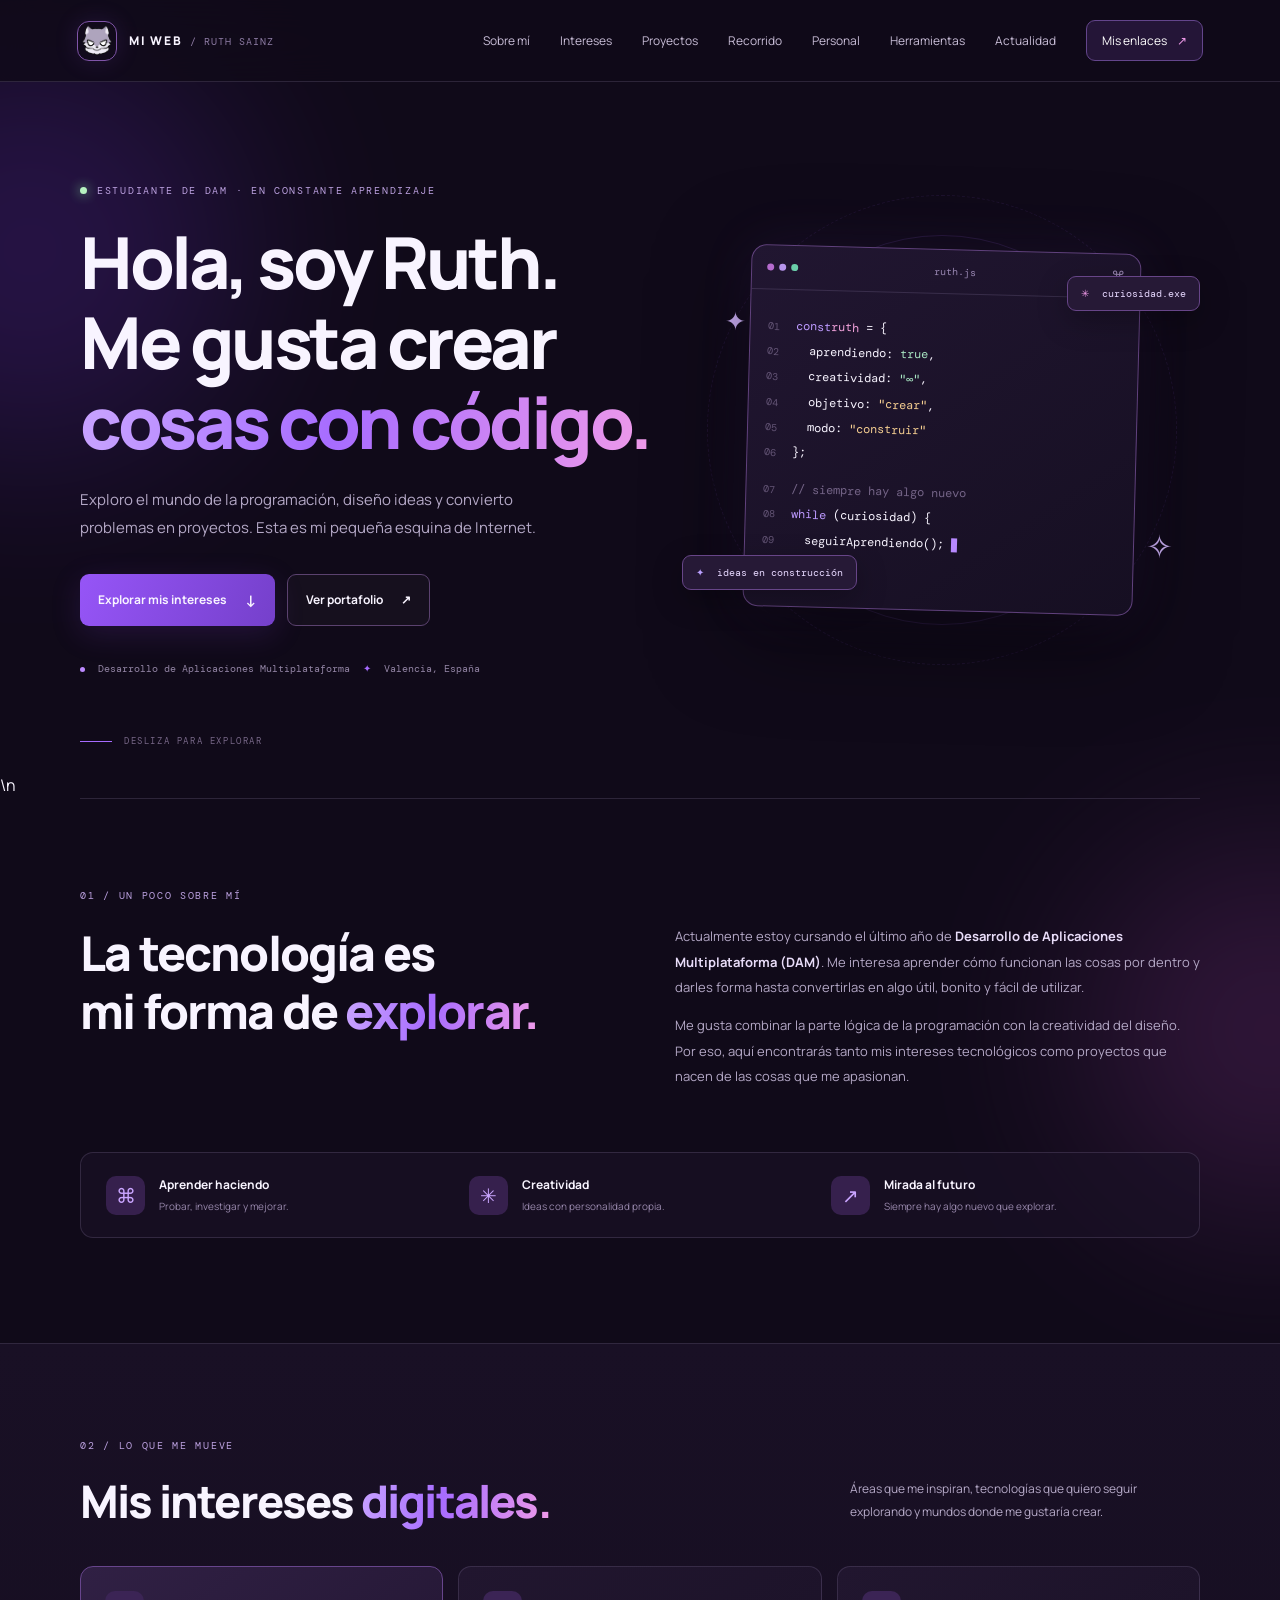
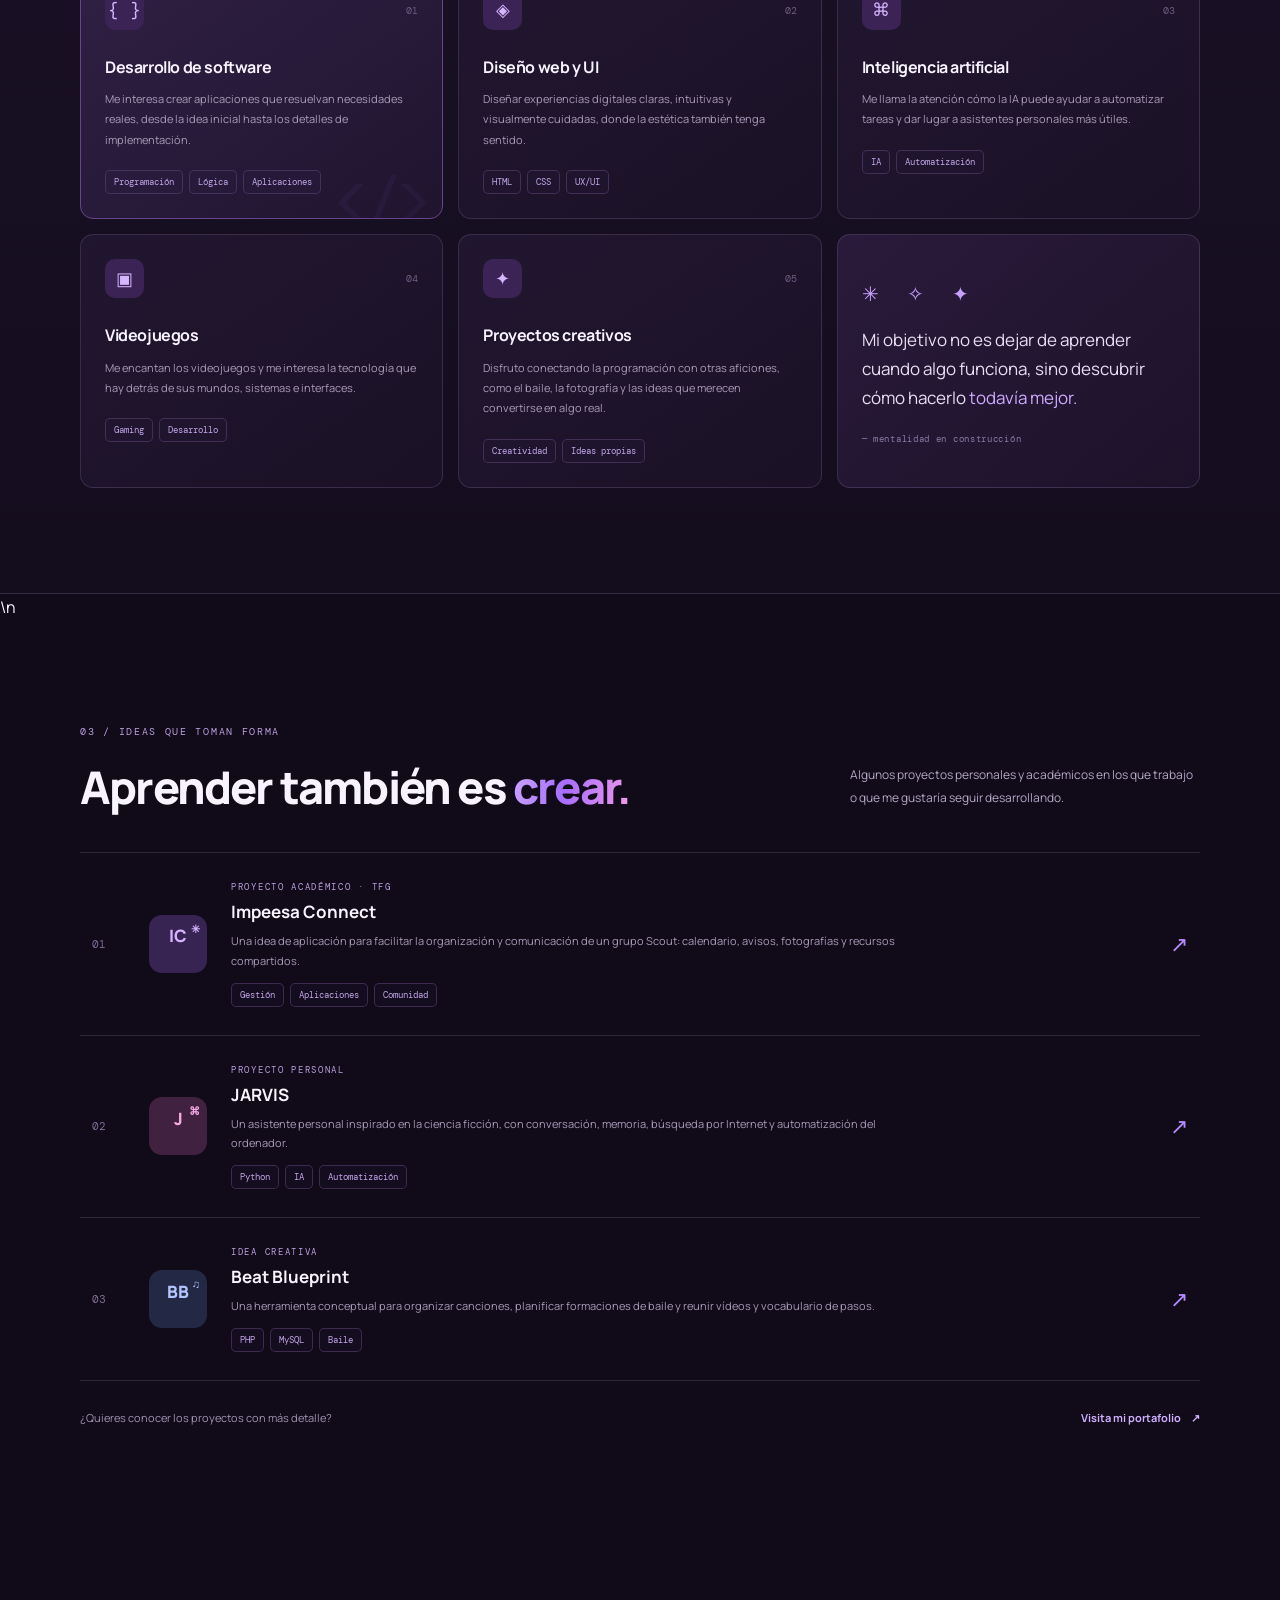
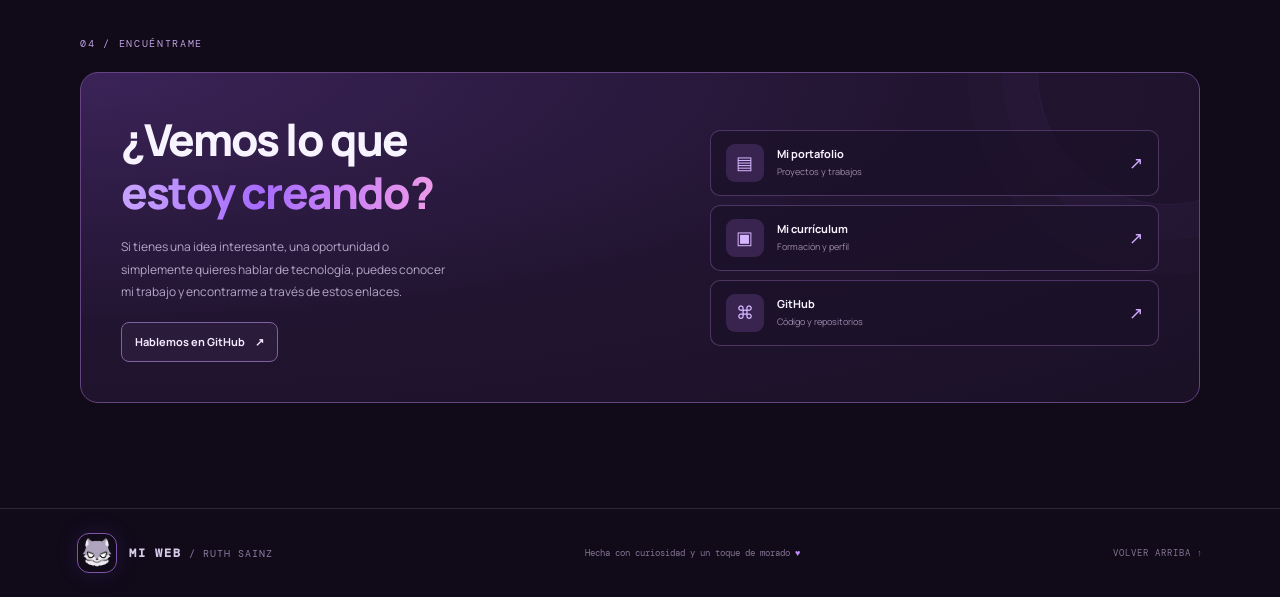
==== commit f5bb66a7: "mejoras personal" ====
--- a/index.html
+++ b/index.html
@@ -32,7 +32,7 @@
         <div class="ambient ambient-two">
         </div>
         <header class="topbar">
-            <a aria-label="Ir al inicio" class="brand" href="#inicio"><span class="brand-mark">R<span>.</span></span><span>MI WEB<span class="brand-sub"> / RUTH SAINZ</span></span></a><button aria-controls="menu-principal" aria-expanded="false" aria-label="Abrir menú" class="menu-toggle" type="button">☰</button>
+            <a class="brand" href="index.html#inicio" aria-label="Ir al inicio"><img class="brand-logo" src="img/logo.png" alt="" width="40" height="40"><span>MI WEB<span class="brand-sub"> / RUTH SAINZ</span></span></a><button aria-controls="menu-principal" aria-expanded="false" aria-label="Abrir menú" class="menu-toggle" type="button">☰</button>
             <nav aria-label="Navegación principal" class="nav" id="menu-principal">
                 <a href="index.html#sobre-mi">Sobre mí</a><a href="index.html#intereses">Intereses</a><a href="index.html#proyectos">Proyectos</a><a href="recorrido.html">Recorrido</a><a href="personal.html">Personal</a><a href="herramientas.html">Herramientas</a><a href="actualidad.html">Actualidad</a><a class="nav-cta" href="index.html#enlaces">Mis enlaces <span>↗</span></a>
             </nav>
@@ -366,7 +366,7 @@
             </section>
         </main>
         <footer class="footer">
-            <a class="brand" href="index.html#inicio"><span class="brand-mark">R<span>.</span></span><span>MI WEB<span class="brand-sub"> / RUTH SAINZ</span></span></a><span>Hecha con curiosidad y un toque de morado <span aria-hidden="true" class="footer-heart">♥</span></span><a class="back-top" href="index.html#inicio">VOLVER ARRIBA ↑</a>
+            <a class="brand" href="index.html#inicio" aria-label="Ir al inicio"><img class="brand-logo" src="img/logo.png" alt="" width="40" height="40"><span>MI WEB<span class="brand-sub"> / RUTH SAINZ</span></span></a><span>Hecha con curiosidad y un toque de morado <span aria-hidden="true" class="footer-heart">♥</span></span><a class="back-top" href="index.html#inicio">VOLVER ARRIBA ↑</a>
         </footer>
         <script src="script.js"></script>
     </body>
--- a/styles.css
+++ b/styles.css
@@ -1894,3 +1894,52 @@
     outline:2px solid #c4a0ff;
     outline-offset:3px
 }
+
+
+/* Identidad visual: logo personal intercambiable */
+.brand-logo{width:40px;height:40px;object-fit:cover;border-radius:12px;border:1px solid #8055a9;box-shadow:0 0 24px #9b62ef22;flex-shrink:0}
+.brand{gap:12px}
+
+/* Más fotografía y variedad visual */
+.photo-ribbon{display:grid;grid-template-columns:1.1fr .85fr 1fr;gap:14px;padding:0 0 18px}
+.photo-ribbon figure{margin:0;position:relative;overflow:hidden;border-radius:18px;height:170px;border:1px solid #ffffff1b;background:#21162f}
+.photo-ribbon figure:nth-child(2){height:205px;margin-top:-22px}
+.photo-ribbon img{width:100%;height:100%;object-fit:cover;display:block;filter:saturate(.78);transition:transform .5s,filter .5s}
+.photo-ribbon figure:hover img{transform:scale(1.06);filter:saturate(1.08)}
+.photo-ribbon figcaption{position:absolute;left:12px;bottom:12px;padding:7px 10px;border:1px solid #ffffff38;background:#160d25b8;backdrop-filter:blur(10px);border-radius:999px;color:#fff;font:10px var(--mono)}
+.personal-detail-card{padding:0;overflow:hidden;display:block;color:inherit;text-decoration:none;position:relative}
+.personal-card-image{height:190px;overflow:hidden;position:relative;background:#2a1b3a}
+.personal-card-image:after{content:"";position:absolute;inset:35% 0 0;background:linear-gradient(transparent,#1b1128dd)}
+.personal-card-image img{display:block;width:100%;height:100%;object-fit:cover;transition:transform .55s,filter .35s;filter:saturate(.78)}
+.personal-detail-card:hover .personal-card-image img{transform:scale(1.07);filter:saturate(1.1)}
+.image-open{position:absolute;z-index:1;right:12px;top:12px;border:1px solid #ffffff50;border-radius:999px;background:#160d25a8;padding:7px 10px;font:10px var(--mono);color:white;backdrop-filter:blur(10px)}
+.personal-card-copy{padding:22px 23px 24px}
+.personal-card-copy h2{font-size:20px;margin:9px 0}
+.personal-card-copy p{font-size:12px;line-height:1.85;min-height:65px}
+.card-read-more{display:flex;justify-content:space-between;align-items:center;margin-top:18px;padding-top:13px;border-top:1px solid var(--line);font:10px var(--mono);letter-spacing:.2px;color:#d0aaff}
+.card-read-more span{font-size:18px;transition:transform .2s}
+.personal-detail-card:hover .card-read-more span{transform:translateX(5px)}
+
+.detail-hero{padding:35px 0 95px;max-width:1000px}
+.back-link{display:inline-flex;color:#d2b6f4;font-size:12px;margin:4px 0 22px;transition:color .2s}
+.back-link:hover{color:#fff}
+.detail-photo{height:clamp(260px,42vw,480px);border-radius:24px;overflow:hidden;position:relative;border:1px solid #ffffff25;background:#241633;box-shadow:0 24px 75px #0004}
+.detail-photo:after{content:"";position:absolute;inset:30% 0 0;background:linear-gradient(transparent,#160d25d9)}
+.detail-photo img{width:100%;height:100%;object-fit:cover;display:block}
+.detail-photo-caption{position:absolute;z-index:1;bottom:20px;left:24px;font:10px var(--mono);letter-spacing:1.5px;color:#fff}
+.detail-story{position:relative;max-width:780px;margin:-48px auto 0;z-index:2;padding:clamp(25px,5vw,52px);box-shadow:0 25px 75px #0003}
+.detail-story h1{font-size:clamp(34px,5vw,54px);line-height:1.12;letter-spacing:-1.8px;margin:14px 0 25px}
+.detail-story p{font-size:14px;line-height:2;color:#c4b5d2;margin:0 0 17px}
+.detail-tags{display:flex;gap:9px;flex-wrap:wrap;margin-top:25px}
+.detail-tags span{font:10px var(--mono);padding:8px 11px;border-radius:999px;background:#352247;border:1px solid #76519a;color:#e0c8ff}
+.detail-next{display:flex;align-items:center;justify-content:space-between;gap:20px;max-width:780px;margin:28px auto 0;color:#b8a8c7;font-size:12px}
+.visual-feature{display:grid;grid-template-columns:.8fr 1.2fr;align-items:center;gap:36px;padding-top:10px;padding-bottom:35px}
+.visual-feature-copy{padding:15px 0}
+.visual-feature-copy h2{font-size:clamp(23px,3vw,34px);line-height:1.25;letter-spacing:-1px;margin:13px 0}
+.visual-feature-copy p{font-size:12px;line-height:1.9;color:var(--muted);max-width:350px}
+.visual-feature-images{height:210px;display:grid;grid-template-columns:1fr 1fr;grid-template-rows:1fr 1fr;gap:10px;transform:rotate(-1deg)}
+.visual-feature-images img{width:100%;height:100%;min-height:0;object-fit:cover;border-radius:13px;border:1px solid #ffffff20;filter:saturate(.78)}
+.visual-feature-images img:first-child{grid-row:span 2}
+.visual-feature-images img:hover{filter:saturate(1.1)}
+@media(max-width:700px){.photo-ribbon{gap:8px}.photo-ribbon figure{height:125px}.photo-ribbon figure:nth-child(2){height:145px;margin-top:-12px}.personal-card-image{height:170px}.personal-card-copy p{min-height:0}.visual-feature{grid-template-columns:1fr;gap:14px}.visual-feature-images{height:180px}.detail-hero{padding-top:20px}.detail-story{margin:-28px 12px 0}.detail-next{align-items:flex-start;flex-direction:column}.detail-photo{border-radius:17px}.brand-logo{width:35px;height:35px}}
+@media(prefers-reduced-motion:reduce){.personal-card-image img,.photo-ribbon img,.card-read-more span{transition:none}}
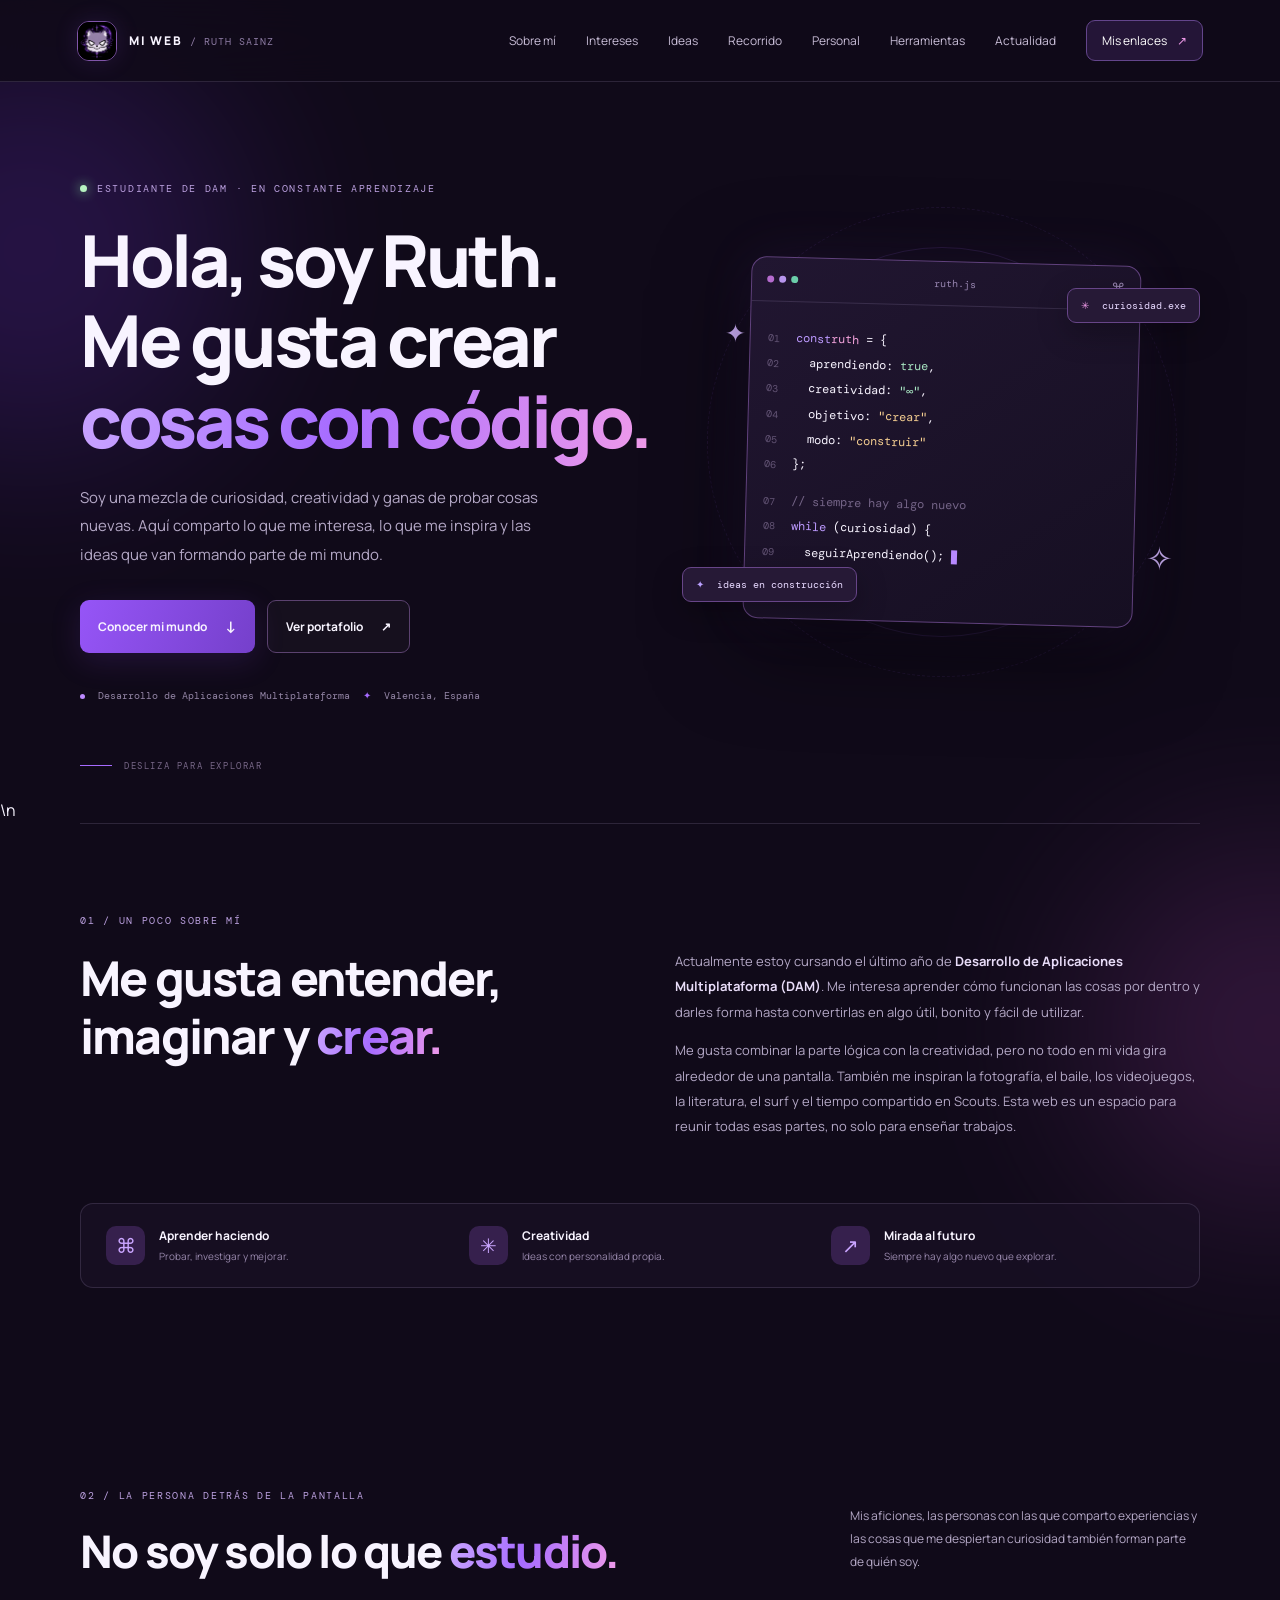
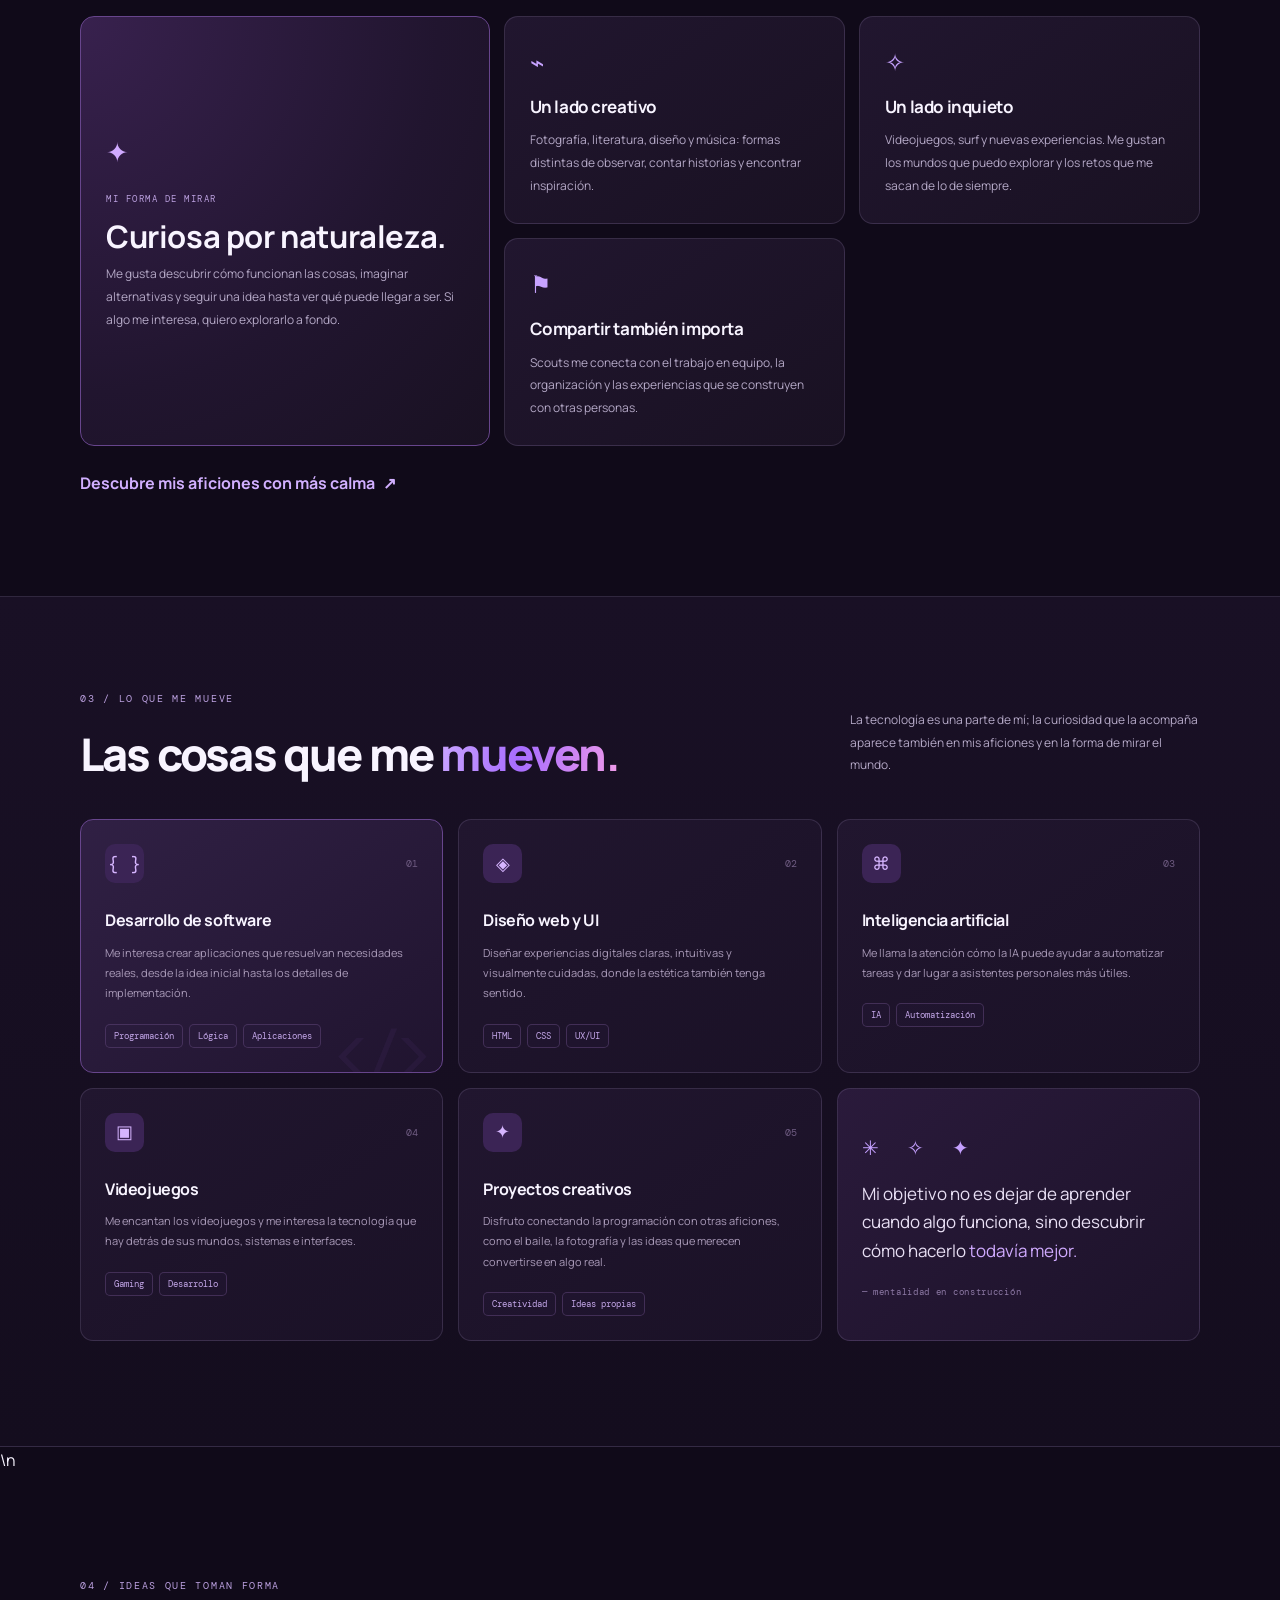
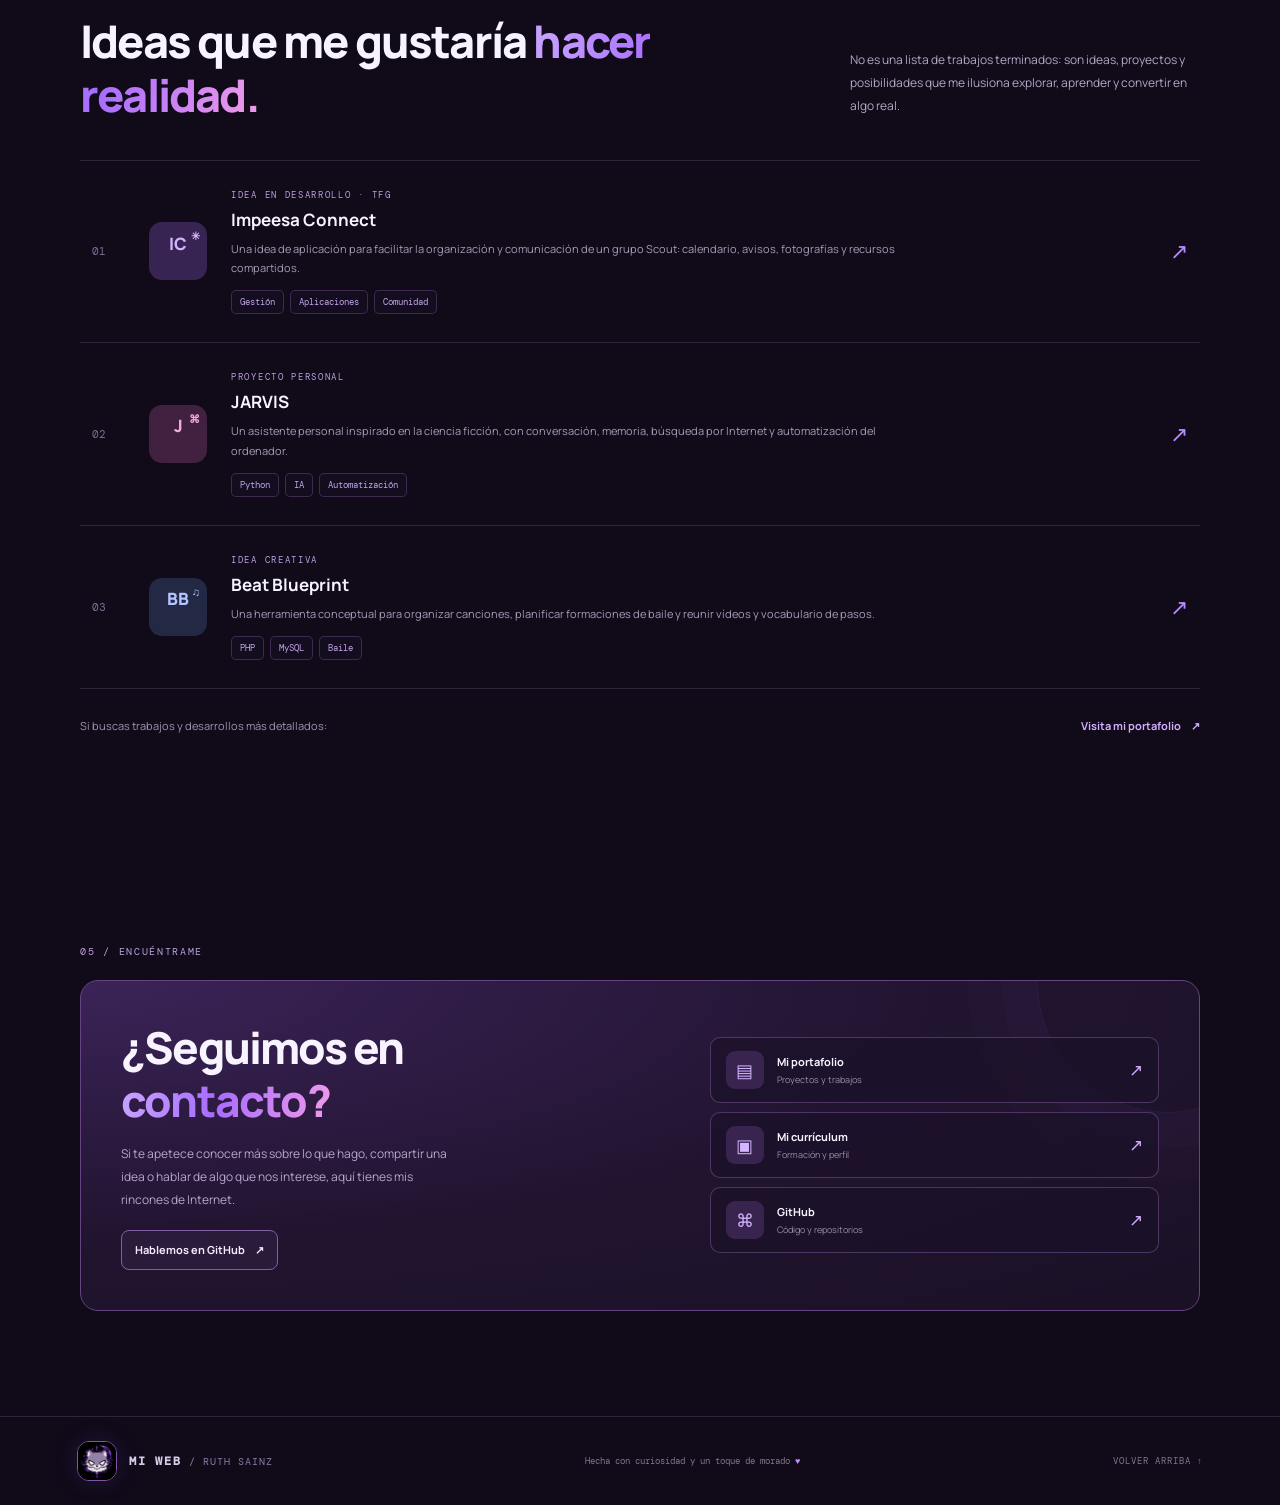
==== commit 45d772a7: "mejoras" ====
--- a/index.html
+++ b/index.html
@@ -34,7 +34,7 @@
         <header class="topbar">
             <a class="brand" href="index.html#inicio" aria-label="Ir al inicio"><img class="brand-logo" src="img/logo.png" alt="" width="40" height="40"><span>MI WEB<span class="brand-sub"> / RUTH SAINZ</span></span></a><button aria-controls="menu-principal" aria-expanded="false" aria-label="Abrir menú" class="menu-toggle" type="button">☰</button>
             <nav aria-label="Navegación principal" class="nav" id="menu-principal">
-                <a href="index.html#sobre-mi">Sobre mí</a><a href="index.html#intereses">Intereses</a><a href="index.html#proyectos">Proyectos</a><a href="recorrido.html">Recorrido</a><a href="personal.html">Personal</a><a href="herramientas.html">Herramientas</a><a href="actualidad.html">Actualidad</a><a class="nav-cta" href="index.html#enlaces">Mis enlaces <span>↗</span></a>
+                <a href="index.html#sobre-mi">Sobre mí</a><a href="index.html#intereses">Intereses</a><a href="index.html#proyectos">Ideas</a><a href="recorrido.html">Recorrido</a><a href="personal.html">Personal</a><a href="herramientas.html">Herramientas</a><a href="actualidad.html">Actualidad</a><a class="nav-cta" href="index.html#enlaces">Mis enlaces <span>↗</span></a>
             </nav>
         </header>
         <main>
@@ -47,10 +47,10 @@
                         Hola, soy Ruth.<br/>Me gusta crear<br/><span class="gradient-text">cosas con código.</span>
                     </h1>
                     <p class="hero-lead">
-                        Exploro el mundo de la programación, diseño ideas y convierto problemas en proyectos. Esta es mi pequeña esquina de Internet.
+                        Soy una mezcla de curiosidad, creatividad y ganas de probar cosas nuevas. Aquí comparto lo que me interesa, lo que me inspira y las ideas que van formando parte de mi mundo.
                     </p>
                     <div class="hero-actions">
-                        <a class="button button-primary" href="#intereses">Explorar mis intereses <span>↓</span></a><a class="button button-ghost" href="https://rutsaisan.github.io/Portafolio/" rel="noopener" target="_blank">Ver portafolio <span>↗</span></a>
+                        <a class="button button-primary" href="#mi-mundo">Conocer mi mundo <span>↓</span></a><a class="button button-ghost" href="https://rutsaisan.github.io/Portafolio/" rel="noopener" target="_blank">Ver portafolio <span>↗</span></a>
                     </div>
                     <div class="hero-meta">
                         <span><i></i> Desarrollo de Aplicaciones Multiplataforma</span><span class="meta-separator">✦</span><span>Valencia, España</span>
@@ -125,14 +125,14 @@
                 </div>
                 <div class="intro-grid">
                     <h2>
-                        La tecnología es<br/>mi forma de <span class="gradient-text">explorar.</span>
+                        Me gusta entender,<br/>imaginar y <span class="gradient-text">crear.</span>
                     </h2>
                     <div class="intro-copy">
                         <p>
                             Actualmente estoy cursando el último año de <strong>Desarrollo de Aplicaciones Multiplataforma (DAM)</strong>. Me interesa aprender cómo funcionan las cosas por dentro y darles forma hasta convertirlas en algo útil, bonito y fácil de utilizar.
                         </p>
                         <p>
-                            Me gusta combinar la parte lógica de la programación con la creatividad del diseño. Por eso, aquí encontrarás tanto mis intereses tecnológicos como proyectos que nacen de las cosas que me apasionan.
+                            Me gusta combinar la parte lógica con la creatividad, pero no todo en mi vida gira alrededor de una pantalla. También me inspiran la fotografía, el baile, los videojuegos, la literatura, el surf y el tiempo compartido en Scouts. Esta web es un espacio para reunir todas esas partes, no solo para enseñar trabajos.
                         </p>
                     </div>
                 </div>
@@ -147,20 +147,53 @@
                         <span class="value-symbol">↗</span><span><b>Mirada al futuro</b><small>Siempre hay algo nuevo que explorar.</small></span>
                     </div>
                 </div>
+            </section>
+            <section class="about-me-section section-wrap reveal" id="mi-mundo">
+                <div class="section-heading">
+                    <div>
+                        <div class="section-kicker">02 / LA PERSONA DETRÁS DE LA PANTALLA</div>
+                        <h2>No soy solo lo que <span class="gradient-text">estudio.</span></h2>
+                    </div>
+                    <p>Mis aficiones, las personas con las que comparto experiencias y las cosas que me despiertan curiosidad también forman parte de quién soy.</p>
+                </div>
+                <div class="identity-grid">
+                    <article class="identity-card identity-card-main">
+                        <span class="identity-mark">✦</span>
+                        <span class="identity-label">MI FORMA DE MIRAR</span>
+                        <h3>Curiosa por naturaleza.</h3>
+                        <p>Me gusta descubrir cómo funcionan las cosas, imaginar alternativas y seguir una idea hasta ver qué puede llegar a ser. Si algo me interesa, quiero explorarlo a fondo.</p>
+                    </article>
+                    <article class="identity-card">
+                        <span class="identity-emoji" aria-hidden="true">⌁</span>
+                        <h3>Un lado creativo</h3>
+                        <p>Fotografía, literatura, diseño y música: formas distintas de observar, contar historias y encontrar inspiración.</p>
+                    </article>
+                    <article class="identity-card">
+                        <span class="identity-emoji" aria-hidden="true">✧</span>
+                        <h3>Un lado inquieto</h3>
+                        <p>Videojuegos, surf y nuevas experiencias. Me gustan los mundos que puedo explorar y los retos que me sacan de lo de siempre.</p>
+                    </article>
+                    <article class="identity-card">
+                        <span class="identity-emoji" aria-hidden="true">⚑</span>
+                        <h3>Compartir también importa</h3>
+                        <p>Scouts me conecta con el trabajo en equipo, la organización y las experiencias que se construyen con otras personas.</p>
+                    </article>
+                </div>
+                <a class="text-link identity-more" href="personal.html">Descubre mis aficiones con más calma <span>↗</span></a>
             </section>
             <section class="interests-section reveal" id="intereses">
                 <div class="section-wrap">
                     <div class="section-heading">
                         <div>
                             <div class="section-kicker">
-                                02 / LO QUE ME MUEVE
+                                03 / LO QUE ME MUEVE
                             </div>
                             <h2>
-                                Mis intereses<span class="gradient-text"> digitales.</span>
+                                Las cosas que me <span class="gradient-text">mueven.</span>
                             </h2>
                         </div>
                         <p>
-                            Áreas que me inspiran, tecnologías que quiero seguir explorando y mundos donde me gustaría crear.
+                            La tecnología es una parte de mí; la curiosidad que la acompaña aparece también en mis aficiones y en la forma de mirar el mundo.
                         </p>
                     </div>
                     <div class="interest-grid">
@@ -254,14 +287,14 @@
                 <div class="section-heading">
                     <div>
                         <div class="section-kicker">
-                            03 / IDEAS QUE TOMAN FORMA
+                            04 / IDEAS QUE TOMAN FORMA
                         </div>
                         <h2>
-                            Aprender también es <span class="gradient-text">crear.</span>
+                            Ideas que me gustaría <span class="gradient-text">hacer realidad.</span>
                         </h2>
                     </div>
                     <p>
-                        Algunos proyectos personales y académicos en los que trabajo o que me gustaría seguir desarrollando.
+                        No es una lista de trabajos terminados: son ideas, proyectos y posibilidades que me ilusiona explorar, aprender y convertir en algo real.
                     </p>
                 </div>
                 <div class="project-list">
@@ -274,7 +307,7 @@
                         </div>
                         <div class="project-info">
                             <div class="project-label">
-                                PROYECTO ACADÉMICO · TFG
+                                IDEA EN DESARROLLO · TFG
                             </div>
                             <h3>
                                 Impeesa Connect
@@ -342,20 +375,20 @@
                     </article>
                 </div>
                 <div class="projects-footer">
-                    <span>¿Quieres conocer los proyectos con más detalle?</span><a class="text-link" href="https://rutsaisan.github.io/Portafolio/" rel="noopener" target="_blank">Visita mi portafolio <span>↗</span></a>
+                    <span>Si buscas trabajos y desarrollos más detallados:</span><a class="text-link" href="https://rutsaisan.github.io/Portafolio/" rel="noopener" target="_blank">Visita mi portafolio <span>↗</span></a>
                 </div>
             </section>
             <section class="links-section section-wrap reveal" id="enlaces">
                 <div class="section-kicker">
-                    04 / ENCUÉNTRAME
+                    05 / ENCUÉNTRAME
                 </div>
                 <div class="links-panel">
                     <div>
                         <h2>
-                            ¿Vemos lo que<br/><span class="gradient-text">estoy creando?</span>
+                            ¿Seguimos en<br/><span class="gradient-text">contacto?</span>
                         </h2>
                         <p>
-                            Si tienes una idea interesante, una oportunidad o simplemente quieres hablar de tecnología, puedes conocer mi trabajo y encontrarme a través de estos enlaces.
+                            Si te apetece conocer más sobre lo que hago, compartir una idea o hablar de algo que nos interese, aquí tienes mis rincones de Internet.
                         </p>
                         <a class="contact-cta" href="https://github.com/rutsaisan" rel="noopener" target="_blank">Hablemos en GitHub <span>↗</span></a>
                     </div>
--- a/styles.css
+++ b/styles.css
@@ -453,6 +453,70 @@
     font-size:10px;
     margin-top:3px
 }
+
+/* Sección personal: da espacio a la persona detrás de la tecnología. */
+.about-me-section {
+    padding: 96px 0 100px;
+}
+.identity-grid {
+    display: grid;
+    grid-template-columns: 1.2fr 1fr 1fr;
+    gap: 14px;
+}
+.identity-card {
+    min-height: 205px;
+    padding: 25px;
+    border: 1px solid var(--line);
+    border-radius: 14px;
+    background: linear-gradient(145deg, #21162f, #191122);
+    transition: transform .2s ease, border-color .2s ease;
+}
+.identity-card:hover {
+    transform: translateY(-3px);
+    border-color: #79519e;
+}
+.identity-card-main {
+    grid-row: span 2;
+    display: flex;
+    flex-direction: column;
+    justify-content: center;
+    background: radial-gradient(ellipse at top left, #38214e 0%, #21152f 62%, #191122 100%);
+    border-color: #67458c;
+}
+.identity-mark {
+    color: #d0aaff;
+    font-size: 27px;
+    margin-bottom: 18px;
+}
+.identity-label {
+    color: #bba0df;
+    font: 9px var(--mono);
+    letter-spacing: 1.5px;
+}
+.identity-card h3 {
+    font-size: 17px;
+    margin: 12px 0 8px;
+    letter-spacing: -.4px;
+}
+.identity-card-main h3 {
+    font-size: clamp(23px, 2.6vw, 31px);
+    line-height: 1.25;
+}
+.identity-card p {
+    margin: 0;
+    color: var(--muted);
+    font-size: 12px;
+    line-height: 1.9;
+}
+.identity-emoji {
+    color: #c7a3ff;
+    font-size: 24px;
+}
+.identity-more {
+    display: inline-flex;
+    margin-top: 24px;
+}
+
 .interests-section {
     padding:95px 0 105px;
     background:linear-gradient(180deg,#191025 0%,#140d1e 100%);
@@ -872,7 +936,7 @@
         max-width:500px
     }
 }
-@media(max-width:650px) {
+@media(max-width:650px) {\n    .about-me-section { padding:70px 0 75px }\n    .identity-grid { grid-template-columns:1fr; gap:11px }\n    .identity-card-main { grid-column:auto }\n    .identity-card { min-height:0; padding:22px }
     .topbar {
         height:70px
     }
